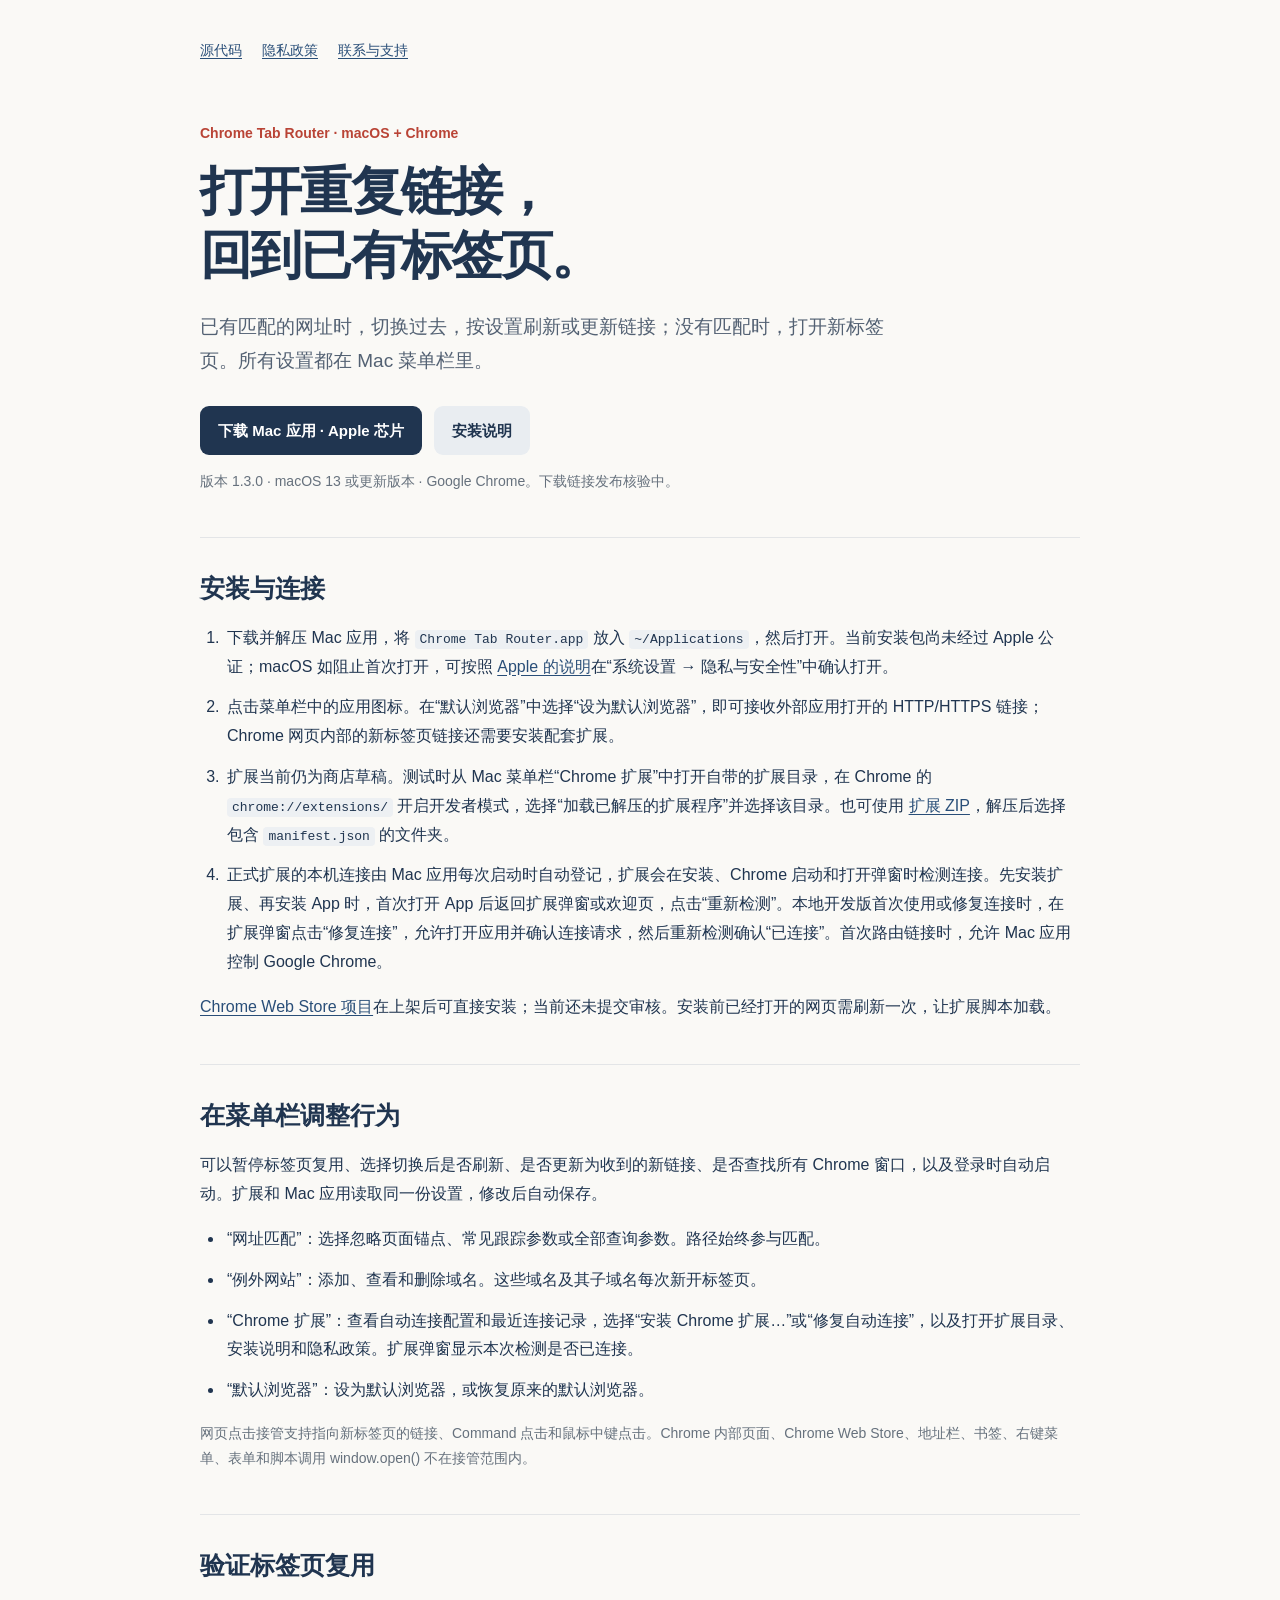
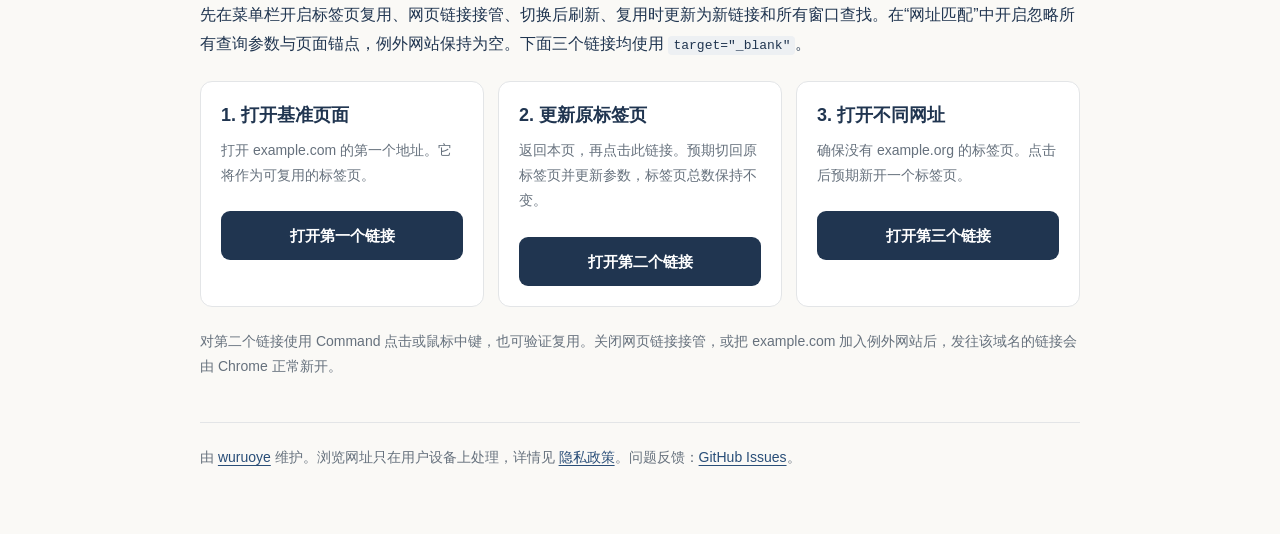
==== docs/index.html @ 0b021c53 "自动连接 Chrome 扩展并提供安装与隐私说明 Mac应用自动登记正式扩展及已确认开发版来源，菜单栏提供商店安装、连接修复和隐私入口。扩展安装与启动时自动检测，连接异常时提供下载和重试引导。提供公开" ====
<!doctype html>
<html lang="zh-CN">
<head>
  <meta charset="utf-8">
  <meta name="viewport" content="width=device-width, initial-scale=1">
  <meta name="description" content="Chrome Tab Router：打开重复链接时，回到已有的 Chrome 标签页。Mac 菜单栏设置、Chrome 扩展安装和验证说明。">
  <title>Chrome Tab Router · 打开链接，回到已有页面</title>
  <link rel="canonical" href="https://wuruoye.github.io/chrome-tab-router/">
  <style>
    :root { color-scheme: light; --ink: #203550; --muted: #66717d; --line: #e3e5e7; --paper: #faf9f6; }
    * { box-sizing: border-box; }
    body { margin: 0; background: var(--paper); color: var(--ink); font: 16px/1.8 -apple-system, BlinkMacSystemFont, "Segoe UI", sans-serif; }
    main { width: min(100% - 40px, 880px); margin: 0 auto; padding: 38px 0 64px; }
    nav { display: flex; flex-wrap: wrap; gap: 20px; font-size: 14px; margin-bottom: 58px; }
    a { color: #294e78; text-underline-offset: 3px; overflow-wrap: anywhere; }
    a:hover { color: #b94436; }
    h1 { font-size: clamp(32px, 6vw, 52px); line-height: 1.23; margin: 0 0 22px; letter-spacing: -.035em; }
    h2 { font-size: 25px; line-height: 1.4; margin: 0 0 18px; }
    h3 { font-size: 18px; line-height: 1.45; margin: 0 0 10px; }
    p { margin: 0 0 15px; }
    .eyebrow { color: #b94436; font-weight: 650; font-size: 14px; margin-bottom: 14px; }
    .lead { font-size: 19px; max-width: 700px; color: #536173; }
    .buttons { display: flex; flex-wrap: wrap; gap: 12px; margin: 27px 0 14px; }
    .button { display: inline-block; padding: 11px 18px; border-radius: 9px; background: var(--ink); color: white; text-decoration: none; font-size: 15px; font-weight: 600; }
    .button:hover { color: white; background: #355271; }
    .button.secondary { background: #e9edf1; color: var(--ink); }
    .muted { color: var(--muted); font-size: 14px; }
    section { border-top: 1px solid var(--line); margin-top: 43px; padding-top: 33px; }
    ol, ul { padding-left: 24px; }
    li { padding-left: 3px; margin: 0 0 12px; }
    code { background: #edf0f3; border-radius: 4px; padding: 2px 5px; font-size: 13px; overflow-wrap: anywhere; }
    .cards { display: grid; grid-template-columns: repeat(3, 1fr); gap: 14px; margin: 22px 0; }
    .card { background: #fff; border: 1px solid var(--line); border-radius: 12px; padding: 20px; }
    .card .button { margin-top: 8px; width: 100%; text-align: center; }
    .card p { color: var(--muted); font-size: 14px; }
    footer { border-top: 1px solid var(--line); margin-top: 43px; padding-top: 22px; color: var(--muted); font-size: 14px; }
    @media (max-width: 660px) { nav { margin-bottom: 40px; } .cards { grid-template-columns: 1fr; } }
  </style>
</head>
<body>
  <main>
    <nav aria-label="网站导航">
      <a href="https://github.com/wuruoye/chrome-tab-router">源代码</a>
      <a href="privacy.html">隐私政策</a>
      <a href="https://github.com/wuruoye/chrome-tab-router/issues">联系与支持</a>
    </nav>
    <p class="eyebrow">Chrome Tab Router · macOS + Chrome</p>
    <h1>打开重复链接，<br>回到已有标签页。</h1>
    <p class="lead">已有匹配的网址时，切换过去，按设置刷新或更新链接；没有匹配时，打开新标签页。所有设置都在 Mac 菜单栏里。</p>
    <div class="buttons">
      <a class="button" href="https://github.com/wuruoye/chrome-tab-router/releases/download/v1.3.0/chrome-tab-router-mac-1.3.0-arm64.zip">下载 Mac 应用 · Apple 芯片</a>
      <a class="button secondary" href="#install">安装说明</a>
    </div>
    <p class="muted">版本 1.3.0 · macOS 13 或更新版本 · Google Chrome。下载链接发布核验中。</p>

    <section id="install">
      <h2>安装与连接</h2>
      <ol>
        <li>下载并解压 Mac 应用，将 <code>Chrome Tab Router.app</code> 放入 <code>~/Applications</code>，然后打开。当前安装包尚未经过 Apple 公证；macOS 如阻止首次打开，可按照 <a href="https://support.apple.com/guide/mac-help/open-a-mac-app-from-an-unknown-developer-mh40616/mac">Apple 的说明</a>在“系统设置 → 隐私与安全性”中确认打开。</li>
        <li>点击菜单栏中的应用图标。在“默认浏览器”中选择“设为默认浏览器”，即可接收外部应用打开的 HTTP/HTTPS 链接；Chrome 网页内部的新标签页链接还需要安装配套扩展。</li>
        <li>扩展当前仍为商店草稿。测试时从 Mac 菜单栏“Chrome 扩展”中打开自带的扩展目录，在 Chrome 的 <code>chrome://extensions/</code> 开启开发者模式，选择“加载已解压的扩展程序”并选择该目录。也可使用 <a href="https://github.com/wuruoye/chrome-tab-router/releases/download/v1.3.0/chrome-tab-router-extension-1.3.0.zip">扩展 ZIP</a>，解压后选择包含 <code>manifest.json</code> 的文件夹。</li>
        <li>正式扩展的本机连接由 Mac 应用每次启动时自动登记，扩展会在安装、Chrome 启动和打开弹窗时检测连接。先安装扩展、再安装 App 时，首次打开 App 后返回扩展弹窗或欢迎页，点击“重新检测”。本地开发版首次使用或修复连接时，在扩展弹窗点击“修复连接”，允许打开应用并确认连接请求，然后重新检测确认“已连接”。首次路由链接时，允许 Mac 应用控制 Google Chrome。</li>
      </ol>
      <p><a href="https://chromewebstore.google.com/detail/chrome-tab-router/iineonbhdnmadlkkmdcofakekmjpnkmn">Chrome Web Store 项目</a>在上架后可直接安装；当前还未提交审核。安装前已经打开的网页需刷新一次，让扩展脚本加载。</p>
    </section>

    <section id="settings">
      <h2>在菜单栏调整行为</h2>
      <p>可以暂停标签页复用、选择切换后是否刷新、是否更新为收到的新链接、是否查找所有 Chrome 窗口，以及登录时自动启动。扩展和 Mac 应用读取同一份设置，修改后自动保存。</p>
      <ul>
        <li>“网址匹配”：选择忽略页面锚点、常见跟踪参数或全部查询参数。路径始终参与匹配。</li>
        <li>“例外网站”：添加、查看和删除域名。这些域名及其子域名每次新开标签页。</li>
        <li>“Chrome 扩展”：查看自动连接配置和最近连接记录，选择“安装 Chrome 扩展…”或“修复自动连接”，以及打开扩展目录、安装说明和隐私政策。扩展弹窗显示本次检测是否已连接。</li>
        <li>“默认浏览器”：设为默认浏览器，或恢复原来的默认浏览器。</li>
      </ul>
      <p class="muted">网页点击接管支持指向新标签页的链接、Command 点击和鼠标中键点击。Chrome 内部页面、Chrome Web Store、地址栏、书签、右键菜单、表单和脚本调用 window.open() 不在接管范围内。</p>
    </section>

    <section id="verify">
      <h2>验证标签页复用</h2>
      <p>先在菜单栏开启标签页复用、网页链接接管、切换后刷新、复用时更新为新链接和所有窗口查找。在“网址匹配”中开启忽略所有查询参数与页面锚点，例外网站保持为空。下面三个链接均使用 <code>target="_blank"</code>。</p>
      <div class="cards">
        <article class="card">
          <h3>1. 打开基准页面</h3>
          <p>打开 example.com 的第一个地址。它将作为可复用的标签页。</p>
          <a class="button" href="https://example.com/?tab_router_demo=1#first" target="_blank" rel="noopener">打开第一个链接</a>
        </article>
        <article class="card">
          <h3>2. 更新原标签页</h3>
          <p>返回本页，再点击此链接。预期切回原标签页并更新参数，标签页总数保持不变。</p>
          <a class="button" href="https://example.com/?tab_router_demo=2#second" target="_blank" rel="noopener">打开第二个链接</a>
        </article>
        <article class="card">
          <h3>3. 打开不同网址</h3>
          <p>确保没有 example.org 的标签页。点击后预期新开一个标签页。</p>
          <a class="button" href="https://example.org/?tab_router_demo=3" target="_blank" rel="noopener">打开第三个链接</a>
        </article>
      </div>
      <p class="muted">对第二个链接使用 Command 点击或鼠标中键，也可验证复用。关闭网页链接接管，或把 example.com 加入例外网站后，发往该域名的链接会由 Chrome 正常新开。</p>
    </section>

    <footer>由 <a href="https://github.com/wuruoye">wuruoye</a> 维护。浏览网址只在用户设备上处理，详情见 <a href="privacy.html">隐私政策</a>。问题反馈：<a href="https://github.com/wuruoye/chrome-tab-router/issues">GitHub Issues</a>。</footer>
  </main>
</body>
</html>
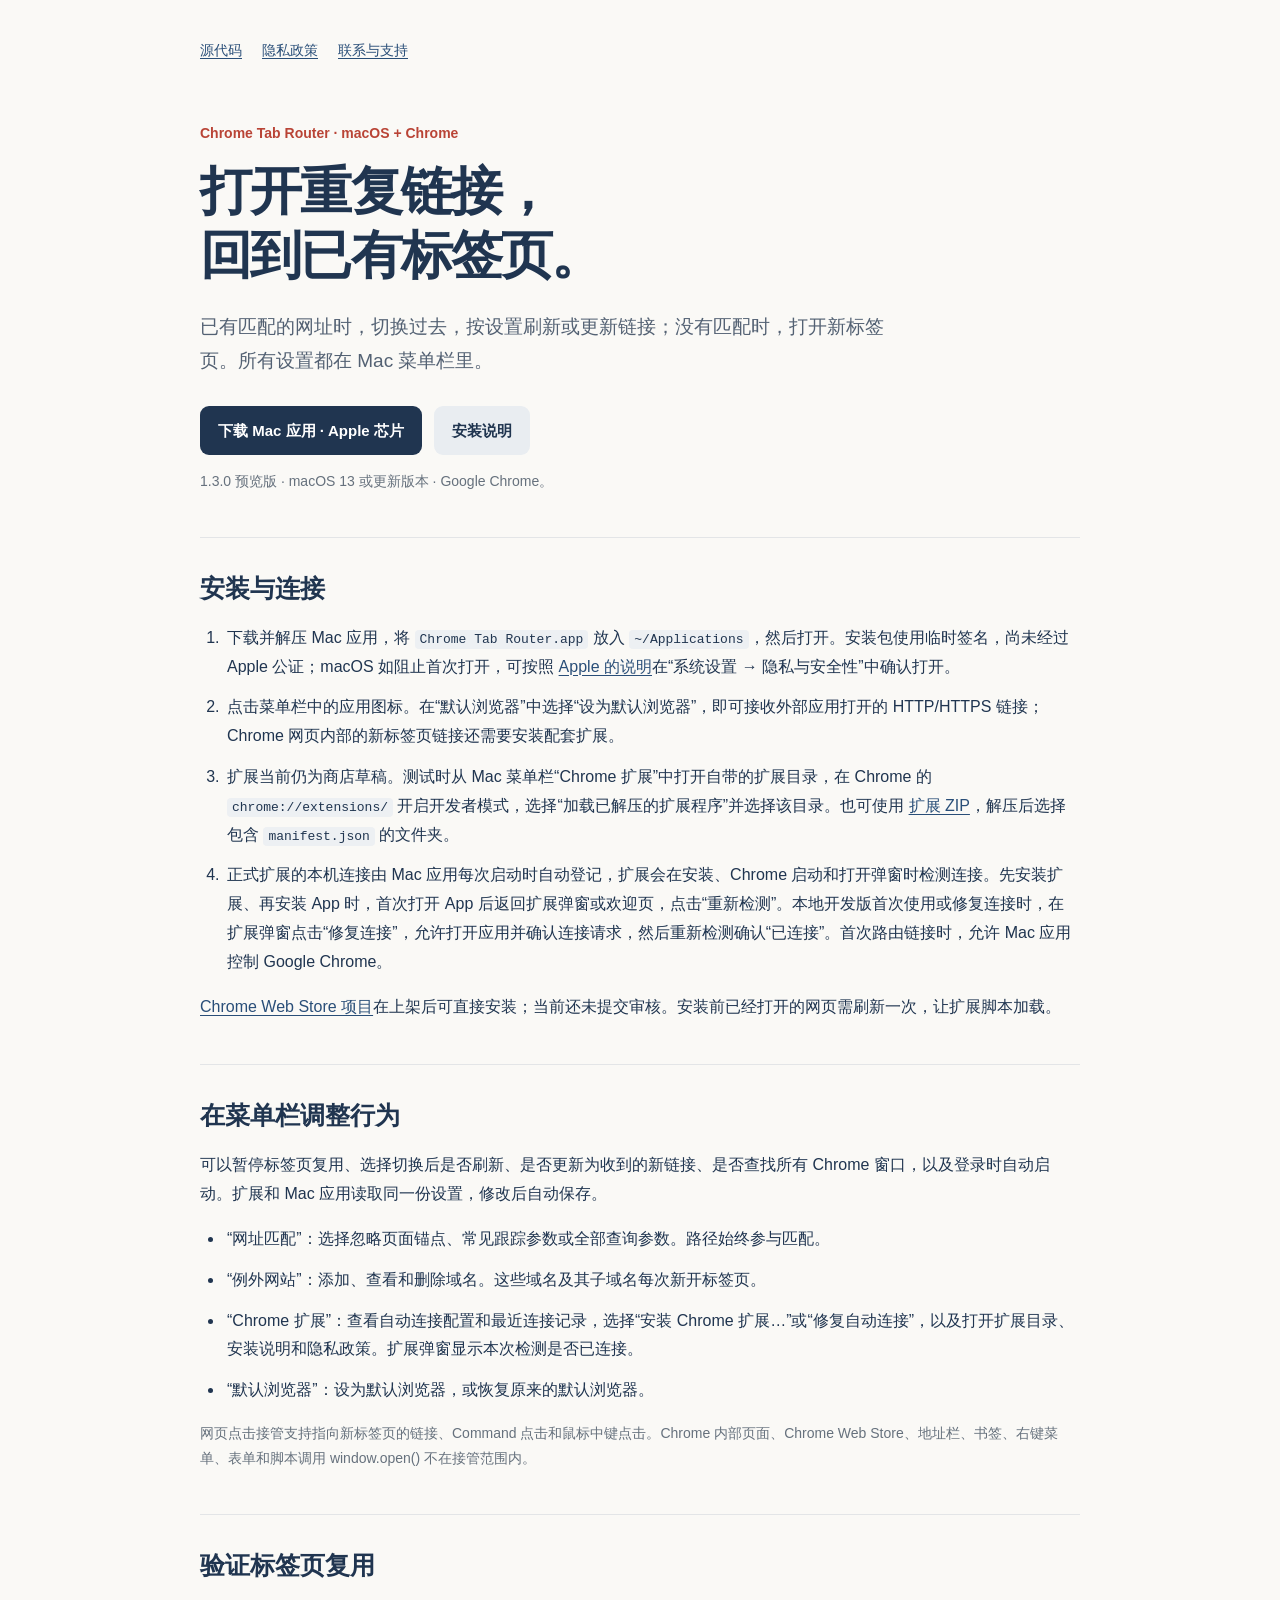
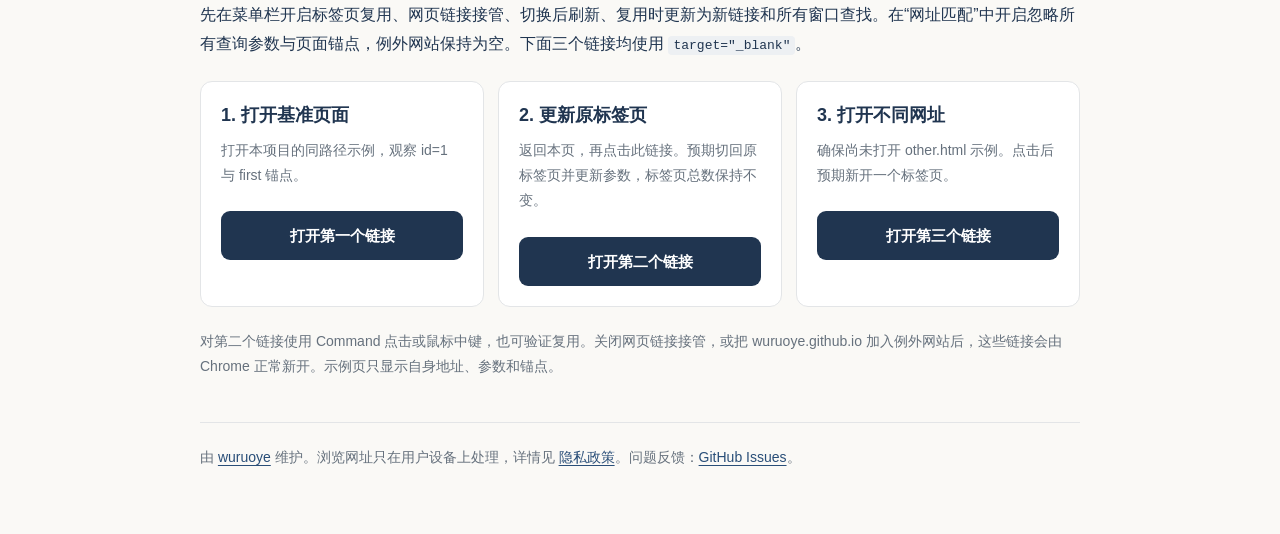
==== commit 75c4cab0: "提供公开下载与自有链接验证页面 安装页、商店材料和发布清单使用已核验的GitHub下载与隐私地址。示例页面展示当前地址的参数和锚点，提供同路径复用与不同路径新开的公开验证入口。" ====
--- a/docs/index.html
+++ b/docs/index.html
@@ -51,12 +51,12 @@
       <a class="button" href="https://github.com/wuruoye/chrome-tab-router/releases/download/v1.3.0/chrome-tab-router-mac-1.3.0-arm64.zip">下载 Mac 应用 · Apple 芯片</a>
       <a class="button secondary" href="#install">安装说明</a>
     </div>
-    <p class="muted">版本 1.3.0 · macOS 13 或更新版本 · Google Chrome。下载链接发布核验中。</p>
+    <p class="muted">1.3.0 预览版 · macOS 13 或更新版本 · Google Chrome。</p>
 
     <section id="install">
       <h2>安装与连接</h2>
       <ol>
-        <li>下载并解压 Mac 应用，将 <code>Chrome Tab Router.app</code> 放入 <code>~/Applications</code>，然后打开。当前安装包尚未经过 Apple 公证；macOS 如阻止首次打开，可按照 <a href="https://support.apple.com/guide/mac-help/open-a-mac-app-from-an-unknown-developer-mh40616/mac">Apple 的说明</a>在“系统设置 → 隐私与安全性”中确认打开。</li>
+        <li>下载并解压 Mac 应用，将 <code>Chrome Tab Router.app</code> 放入 <code>~/Applications</code>，然后打开。安装包使用临时签名，尚未经过 Apple 公证；macOS 如阻止首次打开，可按照 <a href="https://support.apple.com/guide/mac-help/open-a-mac-app-from-an-unknown-developer-mh40616/mac">Apple 的说明</a>在“系统设置 → 隐私与安全性”中确认打开。</li>
         <li>点击菜单栏中的应用图标。在“默认浏览器”中选择“设为默认浏览器”，即可接收外部应用打开的 HTTP/HTTPS 链接；Chrome 网页内部的新标签页链接还需要安装配套扩展。</li>
         <li>扩展当前仍为商店草稿。测试时从 Mac 菜单栏“Chrome 扩展”中打开自带的扩展目录，在 Chrome 的 <code>chrome://extensions/</code> 开启开发者模式，选择“加载已解压的扩展程序”并选择该目录。也可使用 <a href="https://github.com/wuruoye/chrome-tab-router/releases/download/v1.3.0/chrome-tab-router-extension-1.3.0.zip">扩展 ZIP</a>，解压后选择包含 <code>manifest.json</code> 的文件夹。</li>
         <li>正式扩展的本机连接由 Mac 应用每次启动时自动登记，扩展会在安装、Chrome 启动和打开弹窗时检测连接。先安装扩展、再安装 App 时，首次打开 App 后返回扩展弹窗或欢迎页，点击“重新检测”。本地开发版首次使用或修复连接时，在扩展弹窗点击“修复连接”，允许打开应用并确认连接请求，然后重新检测确认“已连接”。首次路由链接时，允许 Mac 应用控制 Google Chrome。</li>
@@ -82,21 +82,21 @@
       <div class="cards">
         <article class="card">
           <h3>1. 打开基准页面</h3>
-          <p>打开 example.com 的第一个地址。它将作为可复用的标签页。</p>
-          <a class="button" href="https://example.com/?tab_router_demo=1#first" target="_blank" rel="noopener">打开第一个链接</a>
+          <p>打开本项目的同路径示例，观察 id=1 与 first 锚点。</p>
+          <a class="button" href="demo/reuse.html?id=1#first" target="_blank" rel="noopener">打开第一个链接</a>
         </article>
         <article class="card">
           <h3>2. 更新原标签页</h3>
           <p>返回本页，再点击此链接。预期切回原标签页并更新参数，标签页总数保持不变。</p>
-          <a class="button" href="https://example.com/?tab_router_demo=2#second" target="_blank" rel="noopener">打开第二个链接</a>
+          <a class="button" href="demo/reuse.html?id=2#second" target="_blank" rel="noopener">打开第二个链接</a>
         </article>
         <article class="card">
           <h3>3. 打开不同网址</h3>
-          <p>确保没有 example.org 的标签页。点击后预期新开一个标签页。</p>
-          <a class="button" href="https://example.org/?tab_router_demo=3" target="_blank" rel="noopener">打开第三个链接</a>
+          <p>确保尚未打开 other.html 示例。点击后预期新开一个标签页。</p>
+          <a class="button" href="demo/other.html?id=3" target="_blank" rel="noopener">打开第三个链接</a>
         </article>
       </div>
-      <p class="muted">对第二个链接使用 Command 点击或鼠标中键，也可验证复用。关闭网页链接接管，或把 example.com 加入例外网站后，发往该域名的链接会由 Chrome 正常新开。</p>
+      <p class="muted">对第二个链接使用 Command 点击或鼠标中键，也可验证复用。关闭网页链接接管，或把 wuruoye.github.io 加入例外网站后，这些链接会由 Chrome 正常新开。示例页只显示自身地址、参数和锚点。</p>
     </section>
 
     <footer>由 <a href="https://github.com/wuruoye">wuruoye</a> 维护。浏览网址只在用户设备上处理，详情见 <a href="privacy.html">隐私政策</a>。问题反馈：<a href="https://github.com/wuruoye/chrome-tab-router/issues">GitHub Issues</a>。</footer>
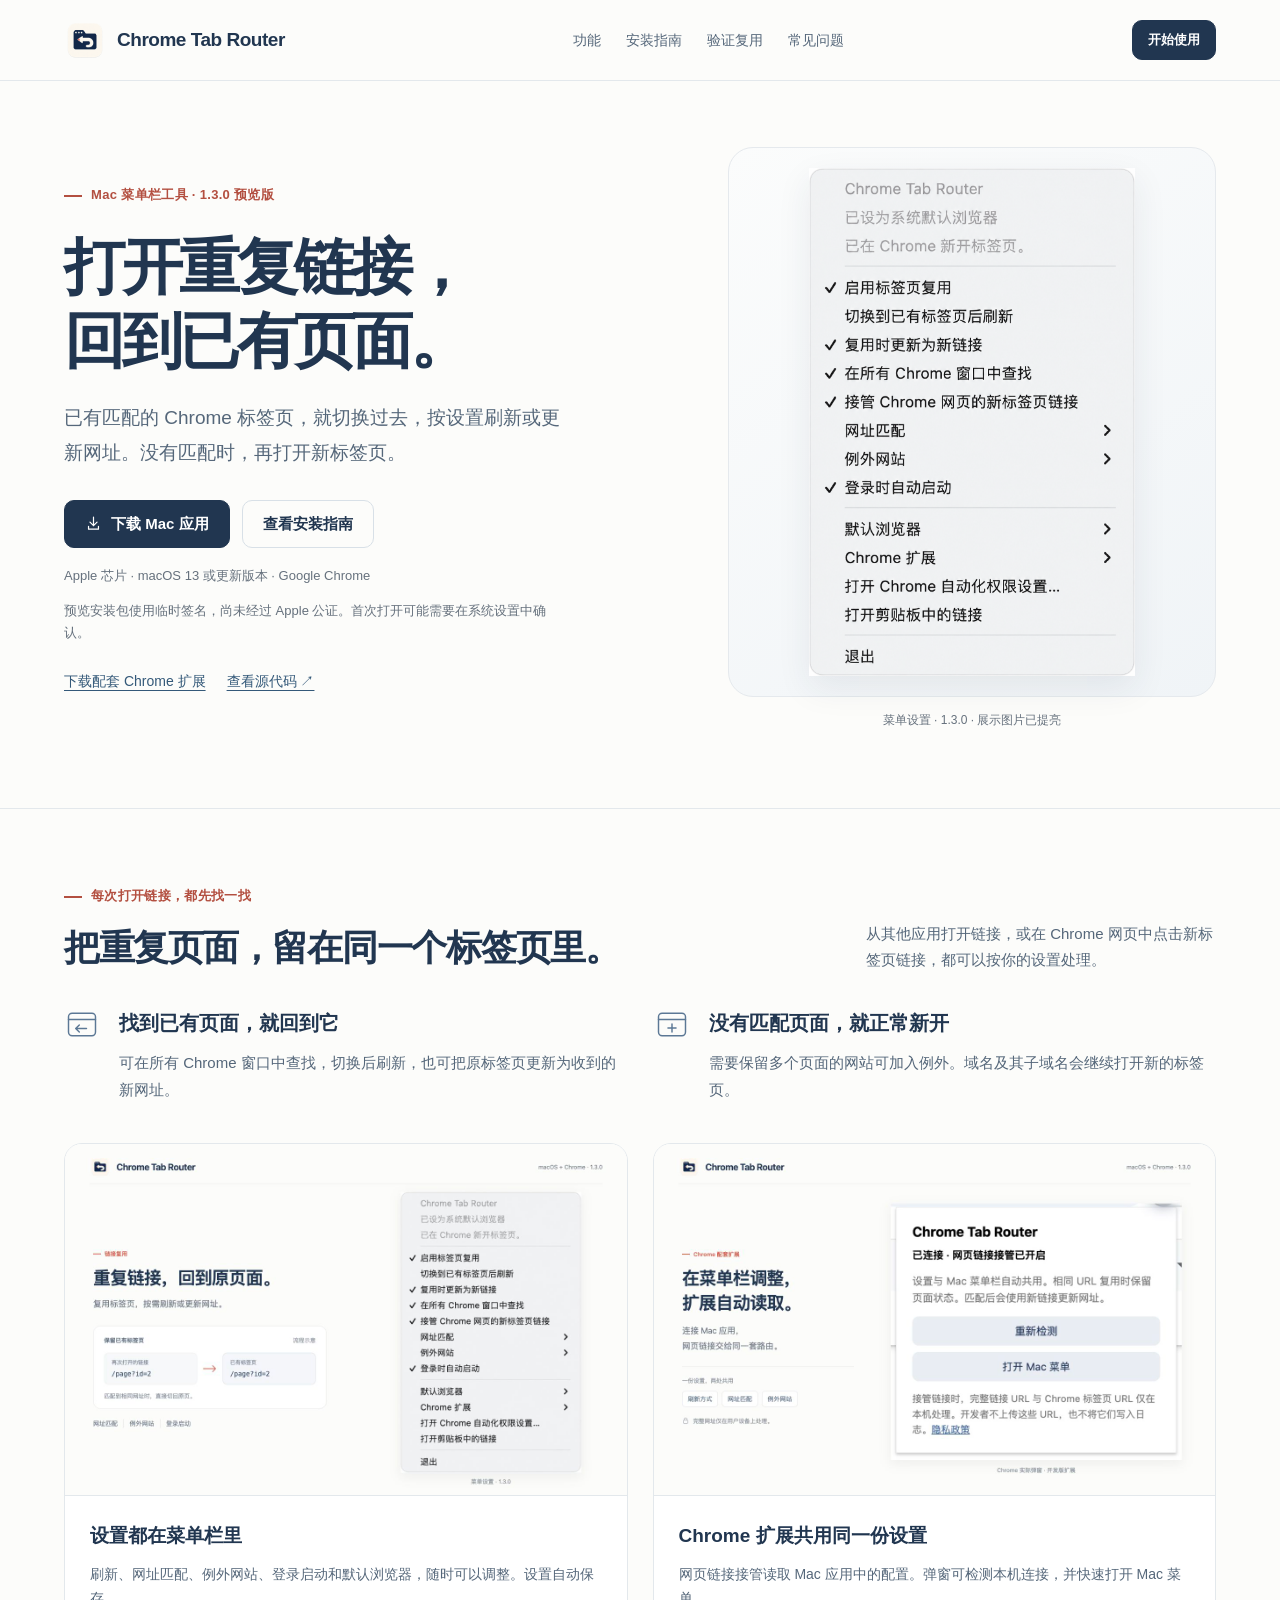
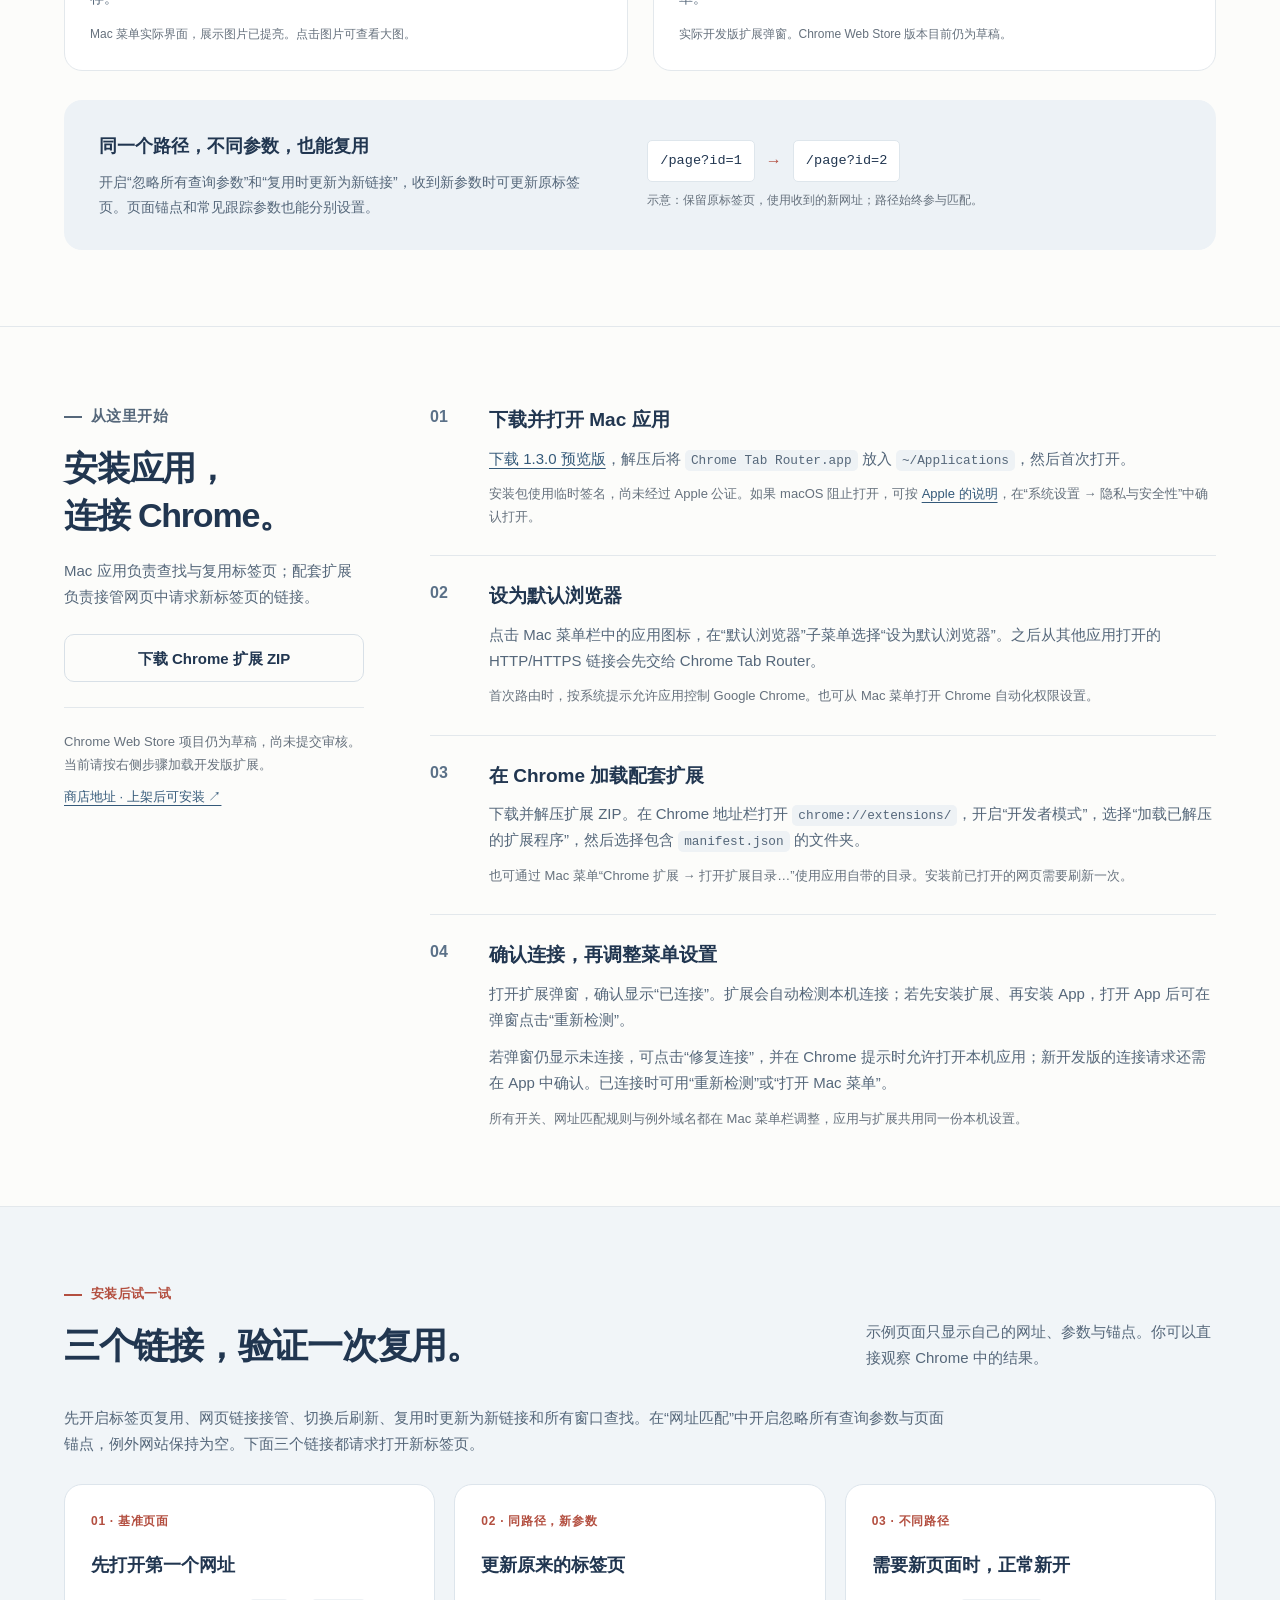
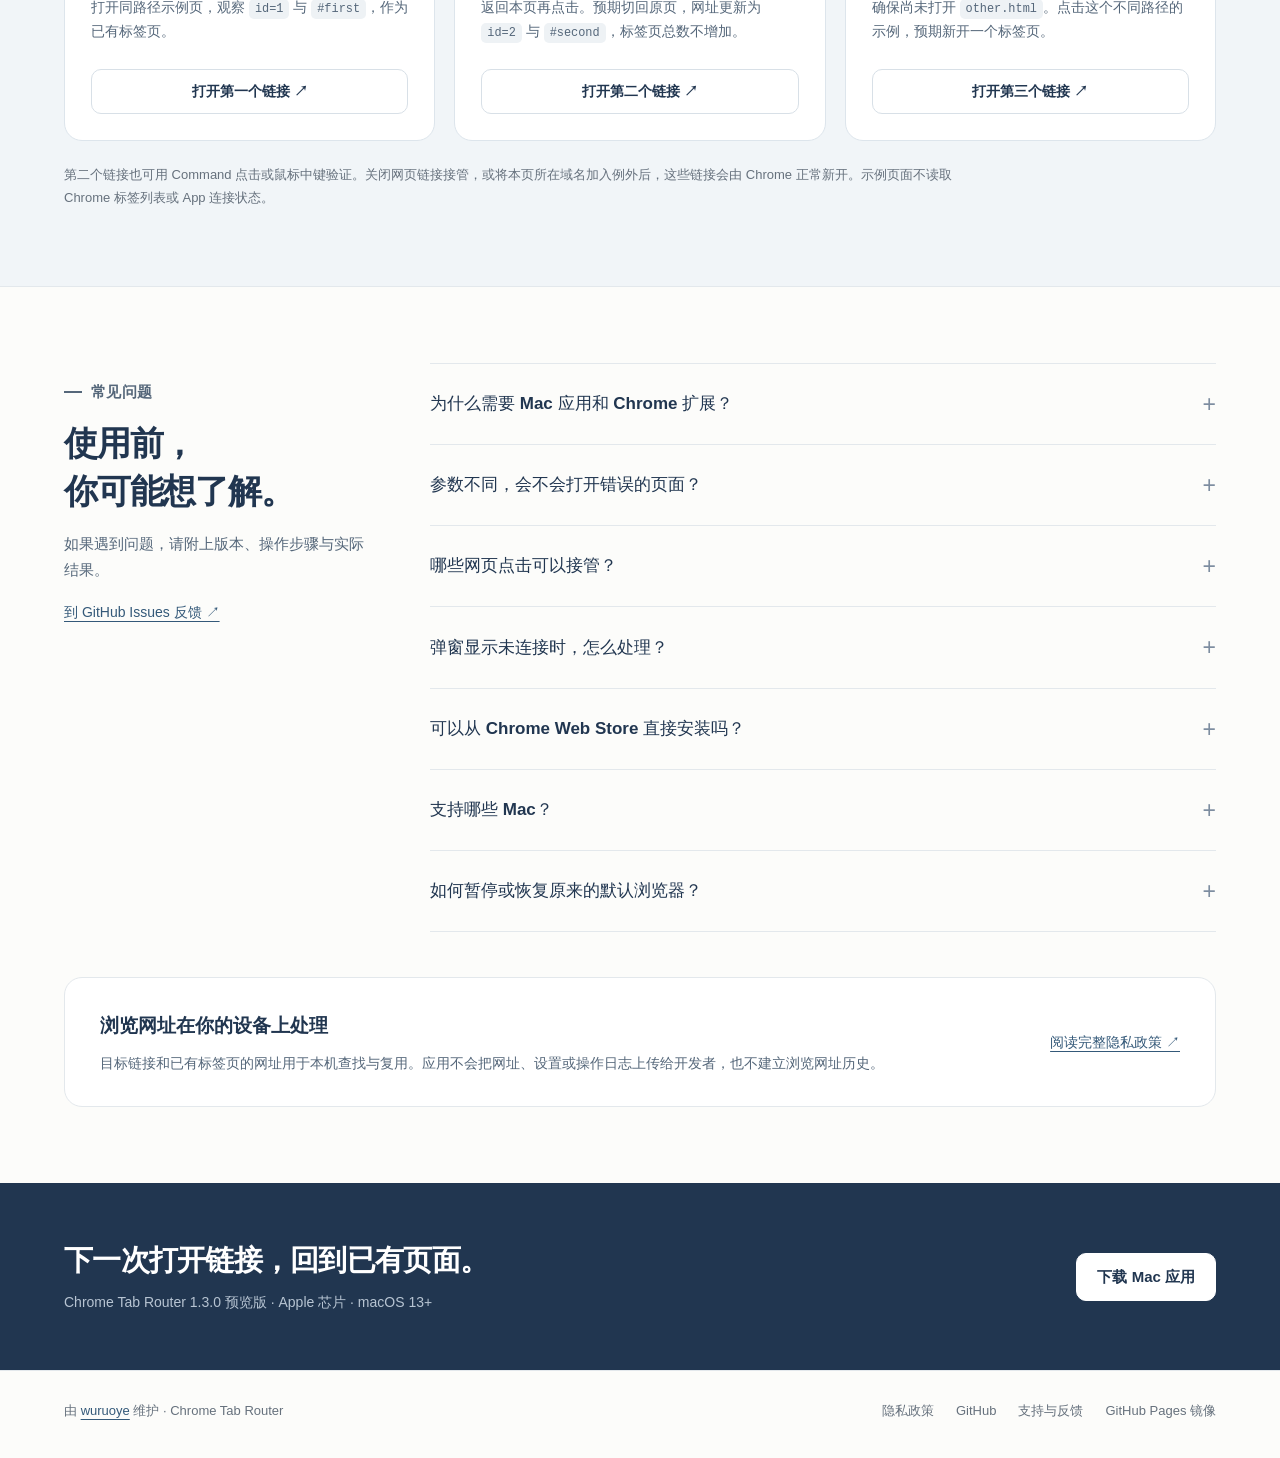
==== commit e673f429: "制作官网并优化商店界面图片 新增响应式产品官网、安装与验证入口和服务器托管说明，提供 Ruoye 静态站点路由。提亮菜单展示图片并统一商店素材排版；保留实际开发版弹窗与完整菜单内容。示例网址展示改用外" ====
--- a/docs/index.html
+++ b/docs/index.html
@@ -3,103 +3,273 @@
 <head>
   <meta charset="utf-8">
   <meta name="viewport" content="width=device-width, initial-scale=1">
-  <meta name="description" content="Chrome Tab Router：打开重复链接时，回到已有的 Chrome 标签页。Mac 菜单栏设置、Chrome 扩展安装和验证说明。">
+  <meta name="description" content="Chrome Tab Router 是一款 Mac 菜单栏工具。打开重复链接时，回到已有的 Chrome 标签页，按设置刷新或更新网址；没有匹配时再新开。">
+  <meta name="theme-color" content="#213650">
+  <meta property="og:type" content="website">
+  <meta property="og:title" content="Chrome Tab Router · 打开链接，回到已有页面">
+  <meta property="og:description" content="打开重复链接时，回到已有的 Chrome 标签页。Mac 菜单栏设置，Chrome 扩展共用配置，浏览网址在本机处理。">
+  <meta property="og:url" content="https://ruoye.site/chrome-tab-router/">
+  <meta property="og:image" content="https://ruoye.site/chrome-tab-router/assets/menu-showcase.jpg">
   <title>Chrome Tab Router · 打开链接，回到已有页面</title>
-  <link rel="canonical" href="https://wuruoye.github.io/chrome-tab-router/">
-  <style>
-    :root { color-scheme: light; --ink: #203550; --muted: #66717d; --line: #e3e5e7; --paper: #faf9f6; }
-    * { box-sizing: border-box; }
-    body { margin: 0; background: var(--paper); color: var(--ink); font: 16px/1.8 -apple-system, BlinkMacSystemFont, "Segoe UI", sans-serif; }
-    main { width: min(100% - 40px, 880px); margin: 0 auto; padding: 38px 0 64px; }
-    nav { display: flex; flex-wrap: wrap; gap: 20px; font-size: 14px; margin-bottom: 58px; }
-    a { color: #294e78; text-underline-offset: 3px; overflow-wrap: anywhere; }
-    a:hover { color: #b94436; }
-    h1 { font-size: clamp(32px, 6vw, 52px); line-height: 1.23; margin: 0 0 22px; letter-spacing: -.035em; }
-    h2 { font-size: 25px; line-height: 1.4; margin: 0 0 18px; }
-    h3 { font-size: 18px; line-height: 1.45; margin: 0 0 10px; }
-    p { margin: 0 0 15px; }
-    .eyebrow { color: #b94436; font-weight: 650; font-size: 14px; margin-bottom: 14px; }
-    .lead { font-size: 19px; max-width: 700px; color: #536173; }
-    .buttons { display: flex; flex-wrap: wrap; gap: 12px; margin: 27px 0 14px; }
-    .button { display: inline-block; padding: 11px 18px; border-radius: 9px; background: var(--ink); color: white; text-decoration: none; font-size: 15px; font-weight: 600; }
-    .button:hover { color: white; background: #355271; }
-    .button.secondary { background: #e9edf1; color: var(--ink); }
-    .muted { color: var(--muted); font-size: 14px; }
-    section { border-top: 1px solid var(--line); margin-top: 43px; padding-top: 33px; }
-    ol, ul { padding-left: 24px; }
-    li { padding-left: 3px; margin: 0 0 12px; }
-    code { background: #edf0f3; border-radius: 4px; padding: 2px 5px; font-size: 13px; overflow-wrap: anywhere; }
-    .cards { display: grid; grid-template-columns: repeat(3, 1fr); gap: 14px; margin: 22px 0; }
-    .card { background: #fff; border: 1px solid var(--line); border-radius: 12px; padding: 20px; }
-    .card .button { margin-top: 8px; width: 100%; text-align: center; }
-    .card p { color: var(--muted); font-size: 14px; }
-    footer { border-top: 1px solid var(--line); margin-top: 43px; padding-top: 22px; color: var(--muted); font-size: 14px; }
-    @media (max-width: 660px) { nav { margin-bottom: 40px; } .cards { grid-template-columns: 1fr; } }
-  </style>
+  <link rel="canonical" href="https://ruoye.site/chrome-tab-router/">
+  <link rel="icon" type="image/png" href="assets/app-icon.png">
+  <link rel="stylesheet" href="assets/site.css">
 </head>
 <body>
-  <main>
-    <nav aria-label="网站导航">
-      <a href="https://github.com/wuruoye/chrome-tab-router">源代码</a>
-      <a href="privacy.html">隐私政策</a>
-      <a href="https://github.com/wuruoye/chrome-tab-router/issues">联系与支持</a>
-    </nav>
-    <p class="eyebrow">Chrome Tab Router · macOS + Chrome</p>
-    <h1>打开重复链接，<br>回到已有标签页。</h1>
-    <p class="lead">已有匹配的网址时，切换过去，按设置刷新或更新链接；没有匹配时，打开新标签页。所有设置都在 Mac 菜单栏里。</p>
-    <div class="buttons">
-      <a class="button" href="https://github.com/wuruoye/chrome-tab-router/releases/download/v1.3.0/chrome-tab-router-mac-1.3.0-arm64.zip">下载 Mac 应用 · Apple 芯片</a>
-      <a class="button secondary" href="#install">安装说明</a>
+  <a class="skip-link" href="#main">跳到主要内容</a>
+  <header class="site-header">
+    <div class="container header-inner">
+      <a class="brand" href="./" aria-label="Chrome Tab Router 首页">
+        <img src="assets/app-icon.png" alt="" width="128" height="128">
+        <span>Chrome Tab Router</span>
+      </a>
+      <nav class="main-nav" aria-label="主要导航">
+        <a href="#features">功能</a>
+        <a href="#install">安装指南</a>
+        <a href="#verify">验证复用</a>
+        <a href="#faq">常见问题</a>
+      </nav>
+      <a class="button small" href="#install">开始使用</a>
     </div>
-    <p class="muted">1.3.0 预览版 · macOS 13 或更新版本 · Google Chrome。</p>
-
-    <section id="install">
-      <h2>安装与连接</h2>
-      <ol>
-        <li>下载并解压 Mac 应用，将 <code>Chrome Tab Router.app</code> 放入 <code>~/Applications</code>，然后打开。安装包使用临时签名，尚未经过 Apple 公证；macOS 如阻止首次打开，可按照 <a href="https://support.apple.com/guide/mac-help/open-a-mac-app-from-an-unknown-developer-mh40616/mac">Apple 的说明</a>在“系统设置 → 隐私与安全性”中确认打开。</li>
-        <li>点击菜单栏中的应用图标。在“默认浏览器”中选择“设为默认浏览器”，即可接收外部应用打开的 HTTP/HTTPS 链接；Chrome 网页内部的新标签页链接还需要安装配套扩展。</li>
-        <li>扩展当前仍为商店草稿。测试时从 Mac 菜单栏“Chrome 扩展”中打开自带的扩展目录，在 Chrome 的 <code>chrome://extensions/</code> 开启开发者模式，选择“加载已解压的扩展程序”并选择该目录。也可使用 <a href="https://github.com/wuruoye/chrome-tab-router/releases/download/v1.3.0/chrome-tab-router-extension-1.3.0.zip">扩展 ZIP</a>，解压后选择包含 <code>manifest.json</code> 的文件夹。</li>
-        <li>正式扩展的本机连接由 Mac 应用每次启动时自动登记，扩展会在安装、Chrome 启动和打开弹窗时检测连接。先安装扩展、再安装 App 时，首次打开 App 后返回扩展弹窗或欢迎页，点击“重新检测”。本地开发版首次使用或修复连接时，在扩展弹窗点击“修复连接”，允许打开应用并确认连接请求，然后重新检测确认“已连接”。首次路由链接时，允许 Mac 应用控制 Google Chrome。</li>
-      </ol>
-      <p><a href="https://chromewebstore.google.com/detail/chrome-tab-router/iineonbhdnmadlkkmdcofakekmjpnkmn">Chrome Web Store 项目</a>在上架后可直接安装；当前还未提交审核。安装前已经打开的网页需刷新一次，让扩展脚本加载。</p>
-    </section>
-
-    <section id="settings">
-      <h2>在菜单栏调整行为</h2>
-      <p>可以暂停标签页复用、选择切换后是否刷新、是否更新为收到的新链接、是否查找所有 Chrome 窗口，以及登录时自动启动。扩展和 Mac 应用读取同一份设置，修改后自动保存。</p>
-      <ul>
-        <li>“网址匹配”：选择忽略页面锚点、常见跟踪参数或全部查询参数。路径始终参与匹配。</li>
-        <li>“例外网站”：添加、查看和删除域名。这些域名及其子域名每次新开标签页。</li>
-        <li>“Chrome 扩展”：查看自动连接配置和最近连接记录，选择“安装 Chrome 扩展…”或“修复自动连接”，以及打开扩展目录、安装说明和隐私政策。扩展弹窗显示本次检测是否已连接。</li>
-        <li>“默认浏览器”：设为默认浏览器，或恢复原来的默认浏览器。</li>
-      </ul>
-      <p class="muted">网页点击接管支持指向新标签页的链接、Command 点击和鼠标中键点击。Chrome 内部页面、Chrome Web Store、地址栏、书签、右键菜单、表单和脚本调用 window.open() 不在接管范围内。</p>
-    </section>
-
-    <section id="verify">
-      <h2>验证标签页复用</h2>
-      <p>先在菜单栏开启标签页复用、网页链接接管、切换后刷新、复用时更新为新链接和所有窗口查找。在“网址匹配”中开启忽略所有查询参数与页面锚点，例外网站保持为空。下面三个链接均使用 <code>target="_blank"</code>。</p>
-      <div class="cards">
-        <article class="card">
-          <h3>1. 打开基准页面</h3>
-          <p>打开本项目的同路径示例，观察 id=1 与 first 锚点。</p>
-          <a class="button" href="demo/reuse.html?id=1#first" target="_blank" rel="noopener">打开第一个链接</a>
-        </article>
-        <article class="card">
-          <h3>2. 更新原标签页</h3>
-          <p>返回本页，再点击此链接。预期切回原标签页并更新参数，标签页总数保持不变。</p>
-          <a class="button" href="demo/reuse.html?id=2#second" target="_blank" rel="noopener">打开第二个链接</a>
-        </article>
-        <article class="card">
-          <h3>3. 打开不同网址</h3>
-          <p>确保尚未打开 other.html 示例。点击后预期新开一个标签页。</p>
-          <a class="button" href="demo/other.html?id=3" target="_blank" rel="noopener">打开第三个链接</a>
-        </article>
-      </div>
-      <p class="muted">对第二个链接使用 Command 点击或鼠标中键，也可验证复用。关闭网页链接接管，或把 wuruoye.github.io 加入例外网站后，这些链接会由 Chrome 正常新开。示例页只显示自身地址、参数和锚点。</p>
-    </section>
-
-    <footer>由 <a href="https://github.com/wuruoye">wuruoye</a> 维护。浏览网址只在用户设备上处理，详情见 <a href="privacy.html">隐私政策</a>。问题反馈：<a href="https://github.com/wuruoye/chrome-tab-router/issues">GitHub Issues</a>。</footer>
+  </header>
+
+  <main id="main">
+    <section class="container hero" aria-labelledby="hero-title">
+      <div class="hero-copy">
+        <p class="eyebrow">Mac 菜单栏工具 · 1.3.0 预览版</p>
+        <h1 id="hero-title">打开重复链接，<br>回到已有页面。</h1>
+        <p class="hero-description">已有匹配的 Chrome 标签页，就切换过去，按设置刷新或更新网址。没有匹配时，再打开新标签页。</p>
+        <div class="hero-actions">
+          <a class="button" href="https://github.com/wuruoye/chrome-tab-router/releases/download/v1.3.0/chrome-tab-router-mac-1.3.0-arm64.zip">
+            <svg viewBox="0 0 24 24" fill="none" stroke="currentColor" stroke-width="1.7" aria-hidden="true"><path d="M12 3v12m-5-5 5 5 5-5M5 16v4h14v-4" stroke-linecap="round" stroke-linejoin="round"/></svg>
+            下载 Mac 应用
+          </a>
+          <a class="button secondary" href="#install">查看安装指南</a>
+        </div>
+        <p class="compatibility">Apple 芯片 · macOS 13 或更新版本 · Google Chrome</p>
+        <p class="preview-note">预览安装包使用临时签名，尚未经过 Apple 公证。首次打开可能需要在系统设置中确认。</p>
+        <div class="hero-links">
+          <a href="https://github.com/wuruoye/chrome-tab-router/releases/download/v1.3.0/chrome-tab-router-extension-1.3.0.zip">下载配套 Chrome 扩展</a>
+          <a href="https://github.com/wuruoye/chrome-tab-router">查看源代码 ↗</a>
+        </div>
+      </div>
+      <figure class="hero-visual">
+        <div class="menu-stage">
+          <img src="assets/menu-light.png" alt="Chrome Tab Router 菜单栏设置，包含复用、刷新、网址匹配、例外网站与扩展连接入口。" width="1005" height="1566" fetchpriority="high">
+        </div>
+        <figcaption>菜单设置 · 1.3.0 · 展示图片已提亮</figcaption>
+      </figure>
+    </section>
+
+    <section class="section" id="features" aria-labelledby="features-title">
+      <div class="container">
+        <div class="section-heading">
+          <div>
+            <p class="eyebrow">每次打开链接，都先找一找</p>
+            <h2 id="features-title">把重复页面，留在同一个标签页里。</h2>
+          </div>
+          <p>从其他应用打开链接，或在 Chrome 网页中点击新标签页链接，都可以按你的设置处理。</p>
+        </div>
+        <div class="behavior-row">
+          <article class="behavior">
+            <svg viewBox="0 0 40 40" fill="none" stroke="currentColor" stroke-width="1.6" aria-hidden="true"><rect x="5" y="8" width="30" height="25" rx="4"/><path d="M5 15h30m-18 6-4 4 4 4m-3-4h11" stroke-linecap="round" stroke-linejoin="round"/></svg>
+            <div>
+              <h3>找到已有页面，就回到它</h3>
+              <p>可在所有 Chrome 窗口中查找，切换后刷新，也可把原标签页更新为收到的新网址。</p>
+            </div>
+          </article>
+          <article class="behavior">
+            <svg viewBox="0 0 40 40" fill="none" stroke="currentColor" stroke-width="1.6" aria-hidden="true"><rect x="5" y="8" width="30" height="25" rx="4"/><path d="M5 15h30m-15 5v9m-4.5-4.5h9" stroke-linecap="round"/></svg>
+            <div>
+              <h3>没有匹配页面，就正常新开</h3>
+              <p>需要保留多个页面的网站可加入例外。域名及其子域名会继续打开新的标签页。</p>
+            </div>
+          </article>
+        </div>
+
+        <div class="feature-gallery" id="settings">
+          <article class="feature-panel">
+            <a class="feature-image" href="assets/menu-showcase.jpg" aria-label="查看完整菜单设置展示图">
+              <img src="assets/menu-showcase.jpg" alt="Chrome Tab Router 菜单设置展示图。" width="1280" height="800" loading="lazy">
+            </a>
+            <div class="feature-copy">
+              <h3>设置都在菜单栏里</h3>
+              <p>刷新、网址匹配、例外网站、登录启动和默认浏览器，随时可以调整。设置自动保存。</p>
+              <p class="caption-note">Mac 菜单实际界面，展示图片已提亮。点击图片可查看大图。</p>
+            </div>
+          </article>
+          <article class="feature-panel">
+            <a class="feature-image" href="assets/extension-showcase.jpg" aria-label="查看完整 Chrome 扩展展示图">
+              <img src="assets/extension-showcase.jpg" alt="Chrome 扩展开发版弹窗，显示本机连接与共享设置。" width="1280" height="800" loading="lazy">
+            </a>
+            <div class="feature-copy">
+              <h3>Chrome 扩展共用同一份设置</h3>
+              <p>网页链接接管读取 Mac 应用中的配置。弹窗可检测本机连接，并快速打开 Mac 菜单。</p>
+              <p class="caption-note">实际开发版扩展弹窗。Chrome Web Store 版本目前仍为草稿。</p>
+            </div>
+          </article>
+        </div>
+
+        <div class="parameter-example">
+          <div>
+            <h3>同一个路径，不同参数，也能复用</h3>
+            <p>开启“忽略所有查询参数”和“复用时更新为新链接”，收到新参数时可更新原标签页。页面锚点和常见跟踪参数也能分别设置。</p>
+          </div>
+          <div>
+            <div class="example-code" aria-label="同路径网址更新示意">
+              <code>/page?id=1</code>
+              <span aria-hidden="true">→</span>
+              <code>/page?id=2</code>
+            </div>
+            <small class="example-label">示意：保留原标签页，使用收到的新网址；路径始终参与匹配。</small>
+          </div>
+        </div>
+      </div>
+    </section>
+
+    <section class="section" id="install" aria-labelledby="install-title">
+      <div class="container install-layout">
+        <div class="install-summary">
+          <p class="eyebrow">从这里开始</p>
+          <h2 id="install-title">安装应用，<br>连接 Chrome。</h2>
+          <p>Mac 应用负责查找与复用标签页；配套扩展负责接管网页中请求新标签页的链接。</p>
+          <a class="button secondary" href="https://github.com/wuruoye/chrome-tab-router/releases/download/v1.3.0/chrome-tab-router-extension-1.3.0.zip">下载 Chrome 扩展 ZIP</a>
+          <div class="store-note">
+            <p>Chrome Web Store 项目仍为草稿，尚未提交审核。当前请按右侧步骤加载开发版扩展。</p>
+            <a href="https://chromewebstore.google.com/detail/chrome-tab-router/iineonbhdnmadlkkmdcofakekmjpnkmn">商店地址 · 上架后可安装 ↗</a>
+          </div>
+        </div>
+        <ol class="steps">
+          <li>
+            <h3>下载并打开 Mac 应用</h3>
+            <p><a href="https://github.com/wuruoye/chrome-tab-router/releases/download/v1.3.0/chrome-tab-router-mac-1.3.0-arm64.zip">下载 1.3.0 预览版</a>，解压后将 <code>Chrome Tab Router.app</code> 放入 <code>~/Applications</code>，然后首次打开。</p>
+            <p class="fine">安装包使用临时签名，尚未经过 Apple 公证。如果 macOS 阻止打开，可按 <a href="https://support.apple.com/guide/mac-help/open-a-mac-app-from-an-unknown-developer-mh40616/mac">Apple 的说明</a>，在“系统设置 → 隐私与安全性”中确认打开。</p>
+          </li>
+          <li>
+            <h3>设为默认浏览器</h3>
+            <p>点击 Mac 菜单栏中的应用图标，在“默认浏览器”子菜单选择“设为默认浏览器”。之后从其他应用打开的 HTTP/HTTPS 链接会先交给 Chrome Tab Router。</p>
+            <p class="fine">首次路由时，按系统提示允许应用控制 Google Chrome。也可从 Mac 菜单打开 Chrome 自动化权限设置。</p>
+          </li>
+          <li>
+            <h3>在 Chrome 加载配套扩展</h3>
+            <p>下载并解压扩展 ZIP。在 Chrome 地址栏打开 <code>chrome://extensions/</code>，开启“开发者模式”，选择“加载已解压的扩展程序”，然后选择包含 <code>manifest.json</code> 的文件夹。</p>
+            <p class="fine">也可通过 Mac 菜单“Chrome 扩展 → 打开扩展目录…”使用应用自带的目录。安装前已打开的网页需要刷新一次。</p>
+          </li>
+          <li>
+            <h3>确认连接，再调整菜单设置</h3>
+            <p>打开扩展弹窗，确认显示“已连接”。扩展会自动检测本机连接；若先安装扩展、再安装 App，打开 App 后可在弹窗点击“重新检测”。</p>
+            <p>若弹窗仍显示未连接，可点击“修复连接”，并在 Chrome 提示时允许打开本机应用；新开发版的连接请求还需在 App 中确认。已连接时可用“重新检测”或“打开 Mac 菜单”。</p>
+            <p class="fine">所有开关、网址匹配规则与例外域名都在 Mac 菜单栏调整，应用与扩展共用同一份本机设置。</p>
+          </li>
+        </ol>
+      </div>
+    </section>
+
+    <section class="section verify-section" id="verify" aria-labelledby="verify-title">
+      <div class="container">
+        <div class="section-heading">
+          <div>
+            <p class="eyebrow">安装后试一试</p>
+            <h2 id="verify-title">三个链接，验证一次复用。</h2>
+          </div>
+          <p>示例页面只显示自己的网址、参数与锚点。你可以直接观察 Chrome 中的结果。</p>
+        </div>
+        <p class="verify-setup">先开启标签页复用、网页链接接管、切换后刷新、复用时更新为新链接和所有窗口查找。在“网址匹配”中开启忽略所有查询参数与页面锚点，例外网站保持为空。下面三个链接都请求打开新标签页。</p>
+        <div class="verify-grid">
+          <article class="verify-card">
+            <p class="step-number">01 · 基准页面</p>
+            <h3>先打开第一个网址</h3>
+            <p>打开同路径示例页，观察 <code>id=1</code> 与 <code>#first</code>，作为已有标签页。</p>
+            <a class="button secondary" href="demo/reuse.html?id=1#first" target="_blank" rel="noopener">打开第一个链接 ↗</a>
+          </article>
+          <article class="verify-card">
+            <p class="step-number">02 · 同路径，新参数</p>
+            <h3>更新原来的标签页</h3>
+            <p>返回本页再点击。预期切回原页，网址更新为 <code>id=2</code> 与 <code>#second</code>，标签页总数不增加。</p>
+            <a class="button secondary" href="demo/reuse.html?id=2#second" target="_blank" rel="noopener">打开第二个链接 ↗</a>
+          </article>
+          <article class="verify-card">
+            <p class="step-number">03 · 不同路径</p>
+            <h3>需要新页面时，正常新开</h3>
+            <p>确保尚未打开 <code>other.html</code>。点击这个不同路径的示例，预期新开一个标签页。</p>
+            <a class="button secondary" href="demo/other.html?id=3" target="_blank" rel="noopener">打开第三个链接 ↗</a>
+          </article>
+        </div>
+        <p class="verify-note">第二个链接也可用 Command 点击或鼠标中键验证。关闭网页链接接管，或将本页所在域名加入例外后，这些链接会由 Chrome 正常新开。示例页面不读取 Chrome 标签列表或 App 连接状态。</p>
+      </div>
+    </section>
+
+    <section class="section" id="faq" aria-labelledby="faq-title">
+      <div class="container">
+        <div class="faq-layout">
+          <div class="faq-title">
+            <p class="eyebrow">常见问题</p>
+            <h2 id="faq-title">使用前，<br>你可能想了解。</h2>
+            <p>如果遇到问题，请附上版本、操作步骤与实际结果。</p>
+            <a href="https://github.com/wuruoye/chrome-tab-router/issues">到 GitHub Issues 反馈 ↗</a>
+          </div>
+          <div class="faq-list">
+            <details>
+              <summary>为什么需要 Mac 应用和 Chrome 扩展？</summary>
+              <p>Mac 应用接收系统默认浏览器链接，并通过 Chrome 自动化查找、切换和更新已有标签页。Chrome 网页里的新标签页点击需要扩展接管，再交给本机应用处理；应用与扩展读取同一份设置。</p>
+            </details>
+            <details>
+              <summary>参数不同，会不会打开错误的页面？</summary>
+              <p>默认按完整网址匹配。只有你开启相应选项后，才会忽略锚点、常见跟踪参数或全部查询参数；域名和路径仍参与比较。对参数决定内容、需要同时保留多个页面的网站，可以保留完整匹配或加入例外。是否用收到的新网址更新原页，也有单独的开关。</p>
+            </details>
+            <details>
+              <summary>哪些网页点击可以接管？</summary>
+              <p>支持 HTTP/HTTPS 网页中指向新标签页的链接、Command 点击与鼠标中键点击。普通的当前页面导航、地址栏、书签、右键菜单、表单和脚本调用 <code>window.open()</code> 不在接管范围内。Chrome 内部页面与 Chrome Web Store 等受保护页面也不支持。</p>
+            </details>
+            <details>
+              <summary>弹窗显示未连接时，怎么处理？</summary>
+              <p>先确认 Mac 应用已经打开，在扩展弹窗重新检测。仍未连接时，点击“修复连接”，允许打开本机应用，并在 App 中确认新的开发版连接请求。之后重新检测；已连接时，弹窗会提供“重新检测”和“打开 Mac 菜单”。菜单中的最近连接记录仅表示上一次本机通信时间。</p>
+            </details>
+            <details>
+              <summary>可以从 Chrome Web Store 直接安装吗？</summary>
+              <p>目前 1.3.0 已上传商店草稿，尚未提交审核，也未公开上架。当前请下载扩展 ZIP，按上方步骤加载已解压的扩展。上架后，正式商店版本会使用固定扩展 ID，Mac 应用会自动配置该 ID 的本机连接。</p>
+            </details>
+            <details>
+              <summary>支持哪些 Mac？</summary>
+              <p>当前提供 Apple 芯片 Mac 的安装包，需要 macOS 13 或更新版本和 Google Chrome。1.3.0 为预览版，使用临时签名，尚未经过 Apple 公证。Intel Mac、Windows 与其他浏览器暂无发布安装包。</p>
+            </details>
+            <details>
+              <summary>如何暂停或恢复原来的默认浏览器？</summary>
+              <p>在 Mac 菜单中关闭标签页复用或网页链接接管即可暂停对应功能。“默认浏览器”子菜单可恢复原来的默认浏览器；“例外网站”可让指定域名及其子域名每次新开。卸载前可关闭登录启动、恢复默认浏览器，然后退出并删除应用和扩展。</p>
+            </details>
+          </div>
+        </div>
+        <div class="privacy-strip">
+          <div>
+            <h3>浏览网址在你的设备上处理</h3>
+            <p>目标链接和已有标签页的网址用于本机查找与复用。应用不会把网址、设置或操作日志上传给开发者，也不建立浏览网址历史。</p>
+          </div>
+          <a href="privacy.html">阅读完整隐私政策 ↗</a>
+        </div>
+      </div>
+    </section>
+
+    <section class="download-band" aria-labelledby="download-title">
+      <div class="container download-inner">
+        <div>
+          <h2 id="download-title">下一次打开链接，回到已有页面。</h2>
+          <p>Chrome Tab Router 1.3.0 预览版 · Apple 芯片 · macOS 13+</p>
+        </div>
+        <a class="button" href="https://github.com/wuruoye/chrome-tab-router/releases/download/v1.3.0/chrome-tab-router-mac-1.3.0-arm64.zip">下载 Mac 应用</a>
+      </div>
+    </section>
   </main>
+
+  <footer class="site-footer">
+    <div class="container footer-inner">
+      <p>由 <a href="https://github.com/wuruoye">wuruoye</a> 维护 · Chrome Tab Router</p>
+      <nav class="footer-links" aria-label="更多信息">
+        <a href="privacy.html">隐私政策</a>
+        <a href="https://github.com/wuruoye/chrome-tab-router">GitHub</a>
+        <a href="https://github.com/wuruoye/chrome-tab-router/issues">支持与反馈</a>
+        <a href="https://wuruoye.github.io/chrome-tab-router/">GitHub Pages 镜像</a>
+      </nav>
+    </div>
+  </footer>
 </body>
 </html>
--- a/docs/assets/site.css
+++ b/docs/assets/site.css
@@ -0,0 +1,205 @@
+:root {
+  color-scheme: light;
+  --ink: #213650;
+  --body: #55677a;
+  --muted: #66717d;
+  --accent: #b34f40;
+  --line: #e3e8ec;
+  --paper: #fcfcfa;
+  --soft: #f1f5f8;
+  --radius: 18px;
+}
+* { box-sizing: border-box; }
+html { scroll-behavior: smooth; scroll-padding-top: 100px; }
+body { margin: 0; color: var(--ink); background: var(--paper); font: 16px/1.75 -apple-system, BlinkMacSystemFont, "Segoe UI", "PingFang SC", sans-serif; -webkit-font-smoothing: antialiased; }
+a { color: #345979; text-decoration-thickness: 1px; text-underline-offset: 4px; }
+a:hover { color: var(--accent); }
+a:focus-visible, summary:focus-visible { outline: 3px solid #d68676; outline-offset: 5px; border-radius: 4px; }
+img { display: block; max-width: 100%; height: auto; }
+svg { flex-shrink: 0; }
+h1, h2, h3, p, figure { margin: 0; }
+h1, h2, h3 { text-wrap: balance; }
+ul, ol { margin-top: 0; }
+code { font: .85em/1.6 ui-monospace, SFMono-Regular, Menlo, monospace; padding: 3px 6px; background: #eef2f5; border-radius: 5px; overflow-wrap: anywhere; }
+.container { width: min(100% - 64px, 1152px); margin-inline: auto; }
+.skip-link { position: absolute; z-index: 20; top: -80px; left: 24px; padding: 10px 18px; color: white; background: var(--ink); }
+.skip-link:focus { top: 12px; }
+.site-header { position: sticky; top: 0; z-index: 10; background: rgb(252 252 250 / 96%); border-bottom: 1px solid var(--line); backdrop-filter: blur(12px); }
+.header-inner { min-height: 80px; display: flex; justify-content: space-between; align-items: center; gap: 24px; }
+.brand { display: inline-flex; align-items: center; gap: 11px; color: var(--ink); text-decoration: none; font-size: 19px; font-weight: 650; white-space: nowrap; letter-spacing: -.025em; }
+.brand img { width: 42px; height: 42px; }
+.main-nav { display: flex; align-items: center; gap: 25px; font-size: 14px; }
+.main-nav a { color: var(--body); text-decoration: none; }
+.main-nav a:hover { color: var(--accent); }
+.button { display: inline-flex; align-items: center; justify-content: center; gap: 9px; min-height: 48px; padding: 12px 20px; color: #fff; background: var(--ink); border: 1px solid var(--ink); border-radius: 10px; text-decoration: none; font-size: 15px; font-weight: 600; line-height: 1.4; }
+.button:hover { background: #34516f; border-color: #34516f; color: #fff; }
+.button.secondary { color: var(--ink); background: transparent; border-color: #d8e0e7; }
+.button.secondary:hover { color: var(--ink); border-color: #a4b4c4; background: #f1f5f8; }
+.button.small { min-height: 40px; padding: 9px 15px; font-size: 13px; }
+.button svg { width: 17px; height: 17px; }
+.hero { display: grid; grid-template-columns: 1.1fr .9fr; align-items: center; gap: 68px; padding-top: 66px; padding-bottom: 78px; }
+.eyebrow { display: flex; align-items: center; gap: 9px; color: var(--accent); font-size: 13px; font-weight: 600; letter-spacing: .025em; }
+.eyebrow::before { content: ""; width: 18px; height: 2px; background: currentColor; }
+.hero h1 { font-size: clamp(44px, 4.8vw, 64px); line-height: 1.2; letter-spacing: -.055em; font-weight: 650; margin: 23px 0; }
+.hero-description { max-width: 510px; font-size: 19px; line-height: 1.85; color: var(--body); }
+.hero-actions { display: flex; flex-wrap: wrap; gap: 12px; margin-top: 29px; }
+.compatibility { margin-top: 17px; font-size: 13px; color: var(--muted); }
+.preview-note { margin-top: 13px; max-width: 490px; font-size: 13px; line-height: 1.7; color: var(--muted); }
+.hero-links { display: flex; gap: 21px; flex-wrap: wrap; margin-top: 24px; font-size: 14px; }
+.hero-visual { align-self: stretch; display: flex; flex-direction: column; justify-content: center; align-items: center; gap: 14px; }
+.menu-stage { width: 100%; min-height: 542px; display: flex; align-items: center; justify-content: center; border: 1px solid #e5e9ed; border-radius: 25px; padding: 20px 28px; background: linear-gradient(145deg, #fbfcfc, #f0f4f7); }
+.menu-stage img { max-height: 508px; width: auto; max-width: 100%; object-fit: contain; box-shadow: 0 12px 32px rgb(37 53 72 / 8%); }
+figcaption { font-size: 12px; line-height: 1.6; color: var(--muted); }
+.section { padding: 76px 0; border-top: 1px solid var(--line); }
+.section-heading { display: flex; justify-content: space-between; gap: 32px; align-items: end; margin-bottom: 33px; }
+.section-heading h2 { max-width: 670px; margin-top: 15px; font-size: clamp(27px, 3vw, 36px); line-height: 1.4; letter-spacing: -.035em; font-weight: 650; }
+.section-heading > p { max-width: 350px; font-size: 15px; color: var(--body); }
+.behavior-row { display: grid; grid-template-columns: 1fr 1fr; gap: 28px; }
+.behavior { display: grid; grid-template-columns: 38px 1fr; gap: 17px; }
+.behavior svg { width: 36px; height: 36px; color: #5c7895; }
+.behavior h3 { font-size: 20px; margin-bottom: 9px; font-weight: 600; }
+.behavior p { font-size: 15px; color: var(--body); }
+.feature-gallery { display: grid; grid-template-columns: 1fr 1fr; gap: 25px; margin-top: 40px; }
+.feature-panel { overflow: hidden; border: 1px solid var(--line); border-radius: var(--radius); background: white; }
+.feature-image { display: block; background: #fafbfb; }
+.feature-image img { width: 100%; aspect-ratio: 8/5; object-fit: contain; }
+.feature-copy { padding: 23px 25px 25px; border-top: 1px solid var(--line); }
+.feature-copy h3 { font-size: 19px; margin-bottom: 10px; font-weight: 600; }
+.feature-copy p { font-size: 14px; color: var(--body); }
+.feature-copy .caption-note { font-size: 12px; color: var(--muted); margin-top: 13px; }
+.parameter-example { display: grid; grid-template-columns: 1fr 1.05fr; gap: 40px; align-items: center; padding: 31px 35px; margin-top: 29px; border-radius: var(--radius); background: #edf2f6; }
+.parameter-example h3 { font-size: 18px; margin-bottom: 8px; font-weight: 600; }
+.parameter-example p { font-size: 14px; color: var(--body); }
+.example-code { display: flex; flex-wrap: wrap; align-items: center; gap: 11px; font-size: 16px; }
+.example-code code { background: white; padding: 9px 12px; border: 1px solid #dee6ec; }
+.example-code span { color: var(--accent); }
+.example-label { display: block; margin-top: 8px; font-size: 12px; color: var(--muted); }
+.install-layout { display: grid; grid-template-columns: 300px 1fr; gap: 66px; align-items: start; }
+.install-summary h2 { margin: 15px 0 18px; font-size: 34px; line-height: 1.4; letter-spacing: -.035em; font-weight: 650; }
+.install-summary p { font-size: 15px; color: var(--body); }
+.install-summary .button { width: 100%; margin-top: 24px; }
+.store-note { padding-top: 23px; margin-top: 25px; border-top: 1px solid var(--line); }
+.store-note p { font-size: 13px; color: var(--muted); }
+.store-note a { display: inline-block; margin-top: 9px; font-size: 13px; }
+.steps { list-style: none; counter-reset: install; padding: 0; margin: 0; }
+.steps li { position: relative; counter-increment: install; padding: 0 0 27px 59px; margin-bottom: 23px; border-bottom: 1px solid var(--line); }
+.steps li:last-child { margin-bottom: 0; padding-bottom: 0; border-bottom: 0; }
+.steps li::before { content: counter(install, decimal-leading-zero); position: absolute; left: 0; top: 0; color: #5b7188; font-size: 16px; font-weight: 550; }
+.steps h3 { font-size: 19px; margin-bottom: 9px; font-weight: 600; }
+.steps p { color: var(--body); font-size: 15px; }
+.steps p + p { margin-top: 11px; }
+.steps .fine { font-size: 13px; color: var(--muted); }
+.verify-section { background: #f1f5f8; }
+.verify-setup { max-width: 880px; margin-bottom: 27px; font-size: 15px; color: var(--body); }
+.verify-grid { display: grid; grid-template-columns: repeat(3, 1fr); gap: 19px; }
+.verify-card { display: flex; flex-direction: column; border: 1px solid #dde5ec; border-radius: var(--radius); padding: 26px; background: white; }
+.verify-card h3 { font-size: 18px; font-weight: 600; margin-bottom: 13px; }
+.verify-card p { font-size: 14px; color: var(--body); margin-bottom: 25px; }
+.verify-card .step-number { font-size: 12px; color: var(--accent); font-weight: 600; letter-spacing: .06em; margin-bottom: 18px; }
+.verify-card .button { margin-top: auto; font-size: 14px; min-height: 43px; }
+.verify-note { max-width: 900px; font-size: 13px; color: var(--muted); margin-top: 23px; }
+.faq-layout { display: grid; grid-template-columns: 300px 1fr; gap: 66px; }
+.faq-title h2 { font-size: 34px; line-height: 1.4; font-weight: 650; letter-spacing: -.035em; margin-top: 15px; }
+.faq-title p { color: var(--body); font-size: 15px; margin-top: 16px; }
+.faq-title a { display: inline-block; margin-top: 16px; font-size: 14px; }
+.faq-list { border-top: 1px solid var(--line); }
+details { border-bottom: 1px solid var(--line); }
+summary { display: flex; align-items: center; justify-content: space-between; gap: 22px; cursor: pointer; list-style: none; padding: 20px 0; font-size: 17px; font-weight: 550; }
+summary::-webkit-details-marker { display: none; }
+summary::after { content: "+"; color: #7d8da0; font-size: 23px; font-weight: 400; }
+details[open] summary::after { content: "−"; }
+details p { padding-bottom: 21px; padding-right: 36px; color: var(--body); font-size: 15px; }
+.privacy-strip { display: flex; justify-content: space-between; align-items: center; gap: 30px; border: 1px solid var(--line); border-radius: var(--radius); padding: 31px 35px; margin-top: 45px; background: #fff; }
+.privacy-strip h3 { font-size: 19px; font-weight: 600; margin-bottom: 8px; }
+.privacy-strip p { font-size: 14px; color: var(--body); max-width: 790px; }
+.privacy-strip a { flex-shrink: 0; font-size: 14px; }
+.download-band { background: var(--ink); padding: 56px 0; color: #fff; }
+.download-inner { display: flex; justify-content: space-between; align-items: center; gap: 36px; }
+.download-inner h2 { font-size: 29px; font-weight: 600; line-height: 1.5; letter-spacing: -.025em; }
+.download-inner p { color: #b7c4d2; font-size: 14px; margin-top: 7px; }
+.download-inner .button { background: #fff; border-color: #fff; color: var(--ink); }
+.download-inner .button:hover { background: #eaf0f5; border-color: #eaf0f5; }
+.site-footer { padding: 29px 0 35px; border-top: 1px solid var(--line); }
+.footer-inner { display: flex; justify-content: space-between; gap: 24px; align-items: center; font-size: 13px; color: var(--muted); }
+.footer-links { display: flex; flex-wrap: wrap; gap: 22px; }
+.footer-links a { color: var(--muted); text-decoration: none; }
+.footer-links a:hover { color: var(--accent); }
+.policy-main { width: min(100% - 64px, 840px); margin: 0 auto; padding: 66px 0 76px; }
+.policy-main h1 { margin: 15px 0 21px; font-size: clamp(36px, 5vw, 48px); line-height: 1.35; letter-spacing: -.04em; font-weight: 650; }
+.policy-meta { font-size: 14px; color: var(--muted); margin-bottom: 27px; }
+.policy-note { border-left: 3px solid var(--accent); background: #f2f5f7; border-radius: 0 10px 10px 0; padding: 20px 24px; color: var(--body); margin-bottom: 38px; font-size: 15px; }
+.policy-toc { display: flex; flex-wrap: wrap; gap: 8px 18px; padding: 20px 0; border-top: 1px solid var(--line); border-bottom: 1px solid var(--line); margin-bottom: 34px; font-size: 13px; }
+.policy-main section { margin-top: 33px; scroll-margin-top: 108px; }
+.policy-main section h2 { font-size: 22px; line-height: 1.5; font-weight: 600; margin-bottom: 13px; }
+.policy-main section p { font-size: 15px; color: var(--body); line-height: 1.95; margin-bottom: 17px; }
+.policy-contact { border-top: 1px solid var(--line); margin-top: 39px; padding-top: 23px; font-size: 14px; color: var(--muted); }
+@media (max-width: 1040px) {
+  .container { width: min(100% - 48px, 1152px); }
+  .main-nav { gap: 18px; }
+  .hero { gap: 40px; padding-top: 46px; }
+  .hero h1 { font-size: 51px; }
+  .menu-stage { min-height: 488px; padding: 20px; }
+  .menu-stage img { max-height: 452px; }
+  .install-layout, .faq-layout { grid-template-columns: 255px 1fr; gap: 42px; }
+  .parameter-example { gap: 22px; padding: 27px; }
+  .verify-card { padding: 23px; }
+}
+@media (max-width: 760px) {
+  html { scroll-padding-top: 85px; }
+  .header-inner { min-height: 72px; gap: 12px; }
+  .main-nav { display: none; }
+  .hero { grid-template-columns: 1fr; gap: 35px; padding: 43px 0 53px; }
+  .hero h1 { font-size: clamp(40px, 8vw, 57px); }
+  .hero-description { max-width: 570px; font-size: 17px; }
+  .hero-visual { width: 100%; max-width: 430px; justify-self: center; }
+  .menu-stage { min-height: 480px; }
+  .menu-stage img { max-height: 446px; }
+  .section { padding: 51px 0; }
+  .section-heading { display: block; margin-bottom: 27px; }
+  .section-heading > p { max-width: 100%; margin-top: 17px; }
+  .behavior-row { gap: 25px; }
+  .behavior { grid-template-columns: 29px 1fr; gap: 12px; }
+  .behavior svg { width: 27px; height: 27px; }
+  .behavior h3 { font-size: 18px; }
+  .feature-gallery { grid-template-columns: 1fr; gap: 24px; }
+  .parameter-example { grid-template-columns: 1fr; gap: 21px; }
+  .install-layout, .faq-layout { grid-template-columns: 1fr; gap: 34px; }
+  .install-summary .button { width: auto; }
+  .store-note { max-width: 560px; }
+  .steps li { padding-left: 43px; }
+  .verify-grid { grid-template-columns: 1fr; gap: 16px; }
+  .verify-card p { margin-bottom: 20px; }
+  .privacy-strip { display: block; padding: 25px; margin-top: 34px; }
+  .privacy-strip a { display: inline-block; margin-top: 17px; }
+  .download-inner { display: block; }
+  .download-inner .button { margin-top: 22px; }
+  .footer-inner { flex-direction: column; align-items: start; gap: 15px; }
+  .policy-main { width: min(100% - 48px, 840px); padding-top: 43px; }
+}
+@media (max-width: 480px) {
+  .container { width: calc(100% - 36px); }
+  .brand { font-size: 15px; gap: 8px; }
+  .brand img { width: 34px; height: 34px; }
+  .header-inner .button { min-height: 37px; font-size: 12px; padding: 8px 11px; }
+  .hero-actions { gap: 10px; }
+  .hero-actions .button { width: 100%; }
+  .hero h1 { letter-spacing: -.045em; }
+  .hero-links { font-size: 13px; gap: 19px; }
+  .menu-stage { min-height: 438px; padding: 18px; }
+  .menu-stage img { max-height: 402px; }
+  .behavior-row { grid-template-columns: 1fr; }
+  .feature-copy { padding: 20px; }
+  .parameter-example { padding: 23px; }
+  .example-code { gap: 7px; font-size: 14px; }
+  .example-code code { padding: 8px 10px; }
+  .steps li { padding-left: 35px; }
+  .verify-card { padding: 23px; }
+  summary { font-size: 16px; gap: 14px; }
+  details p { padding-right: 0; }
+  .download-inner h2 { font-size: 25px; }
+  .download-inner .button { width: 100%; }
+  .policy-main { width: calc(100% - 36px); }
+  .policy-note { padding: 17px 19px; }
+  .policy-toc { gap: 9px 15px; }
+}
+@media (prefers-reduced-motion: reduce) { html { scroll-behavior: auto; } }
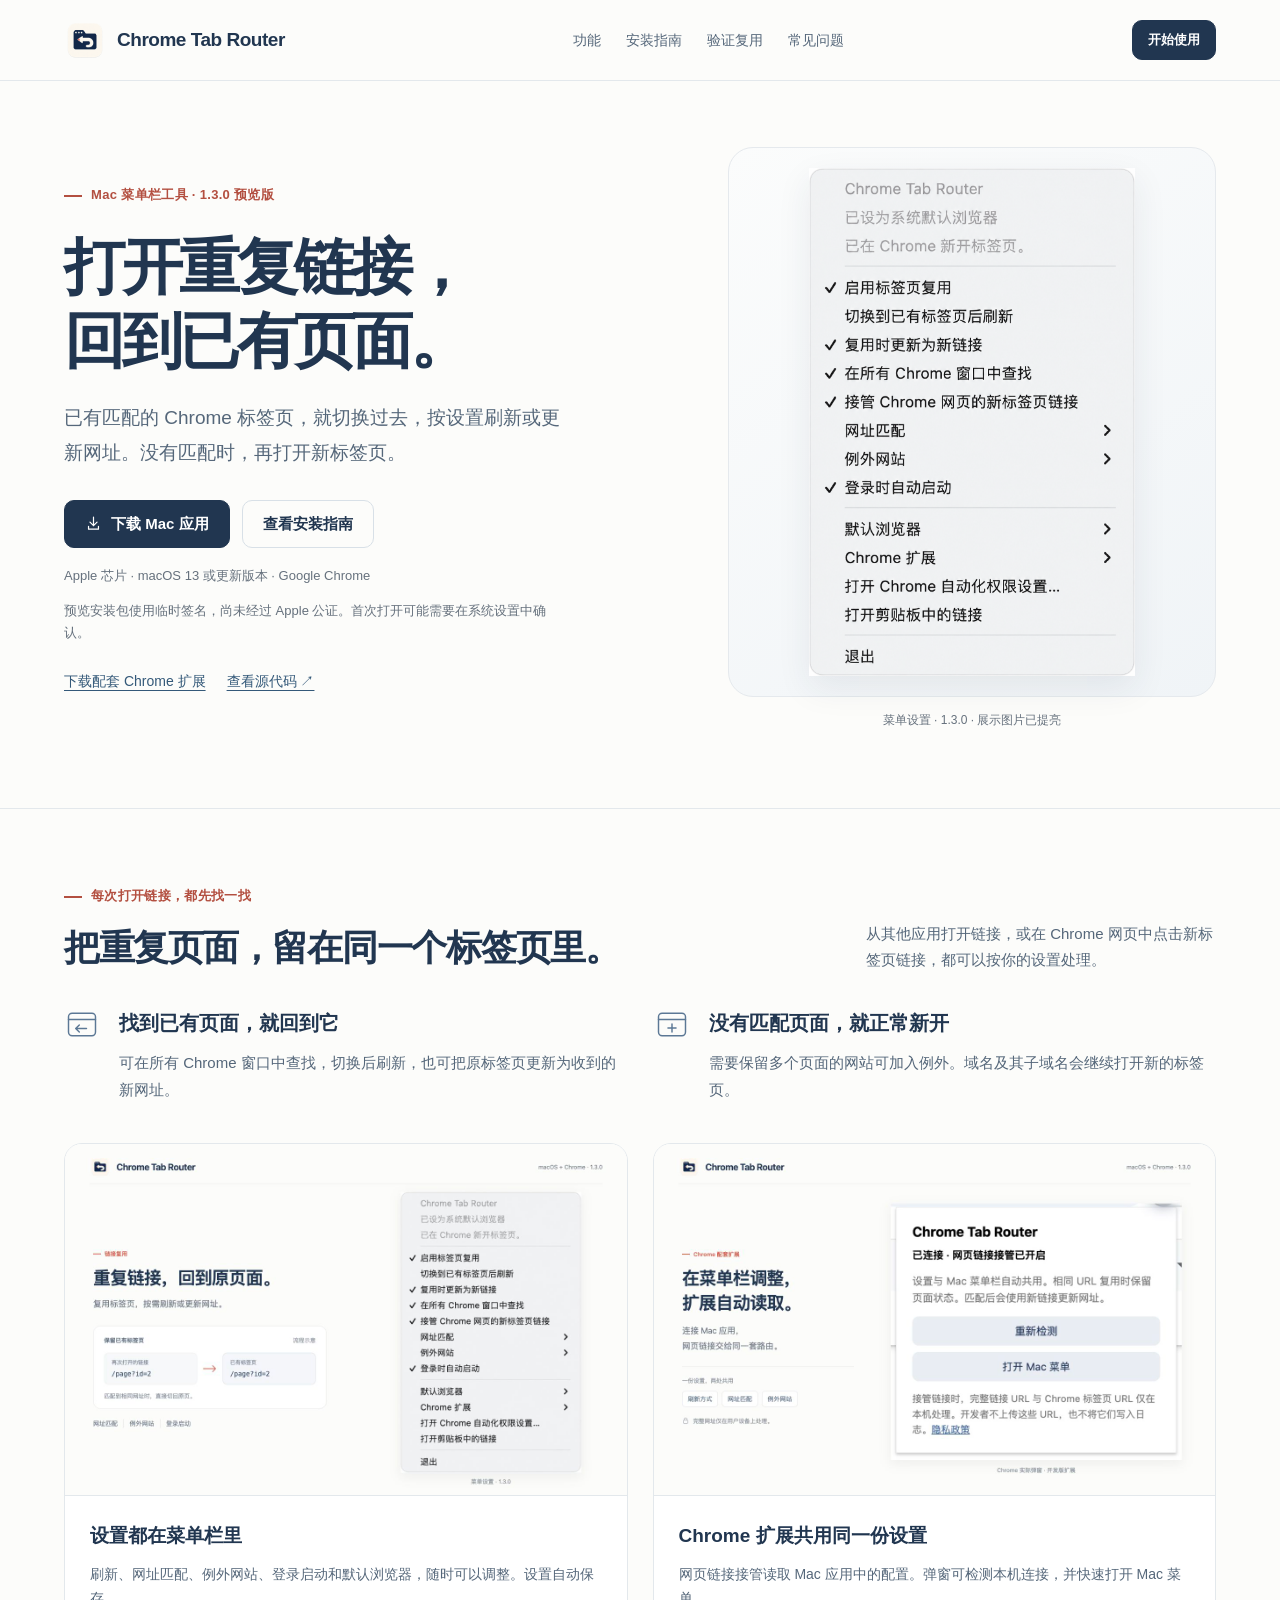
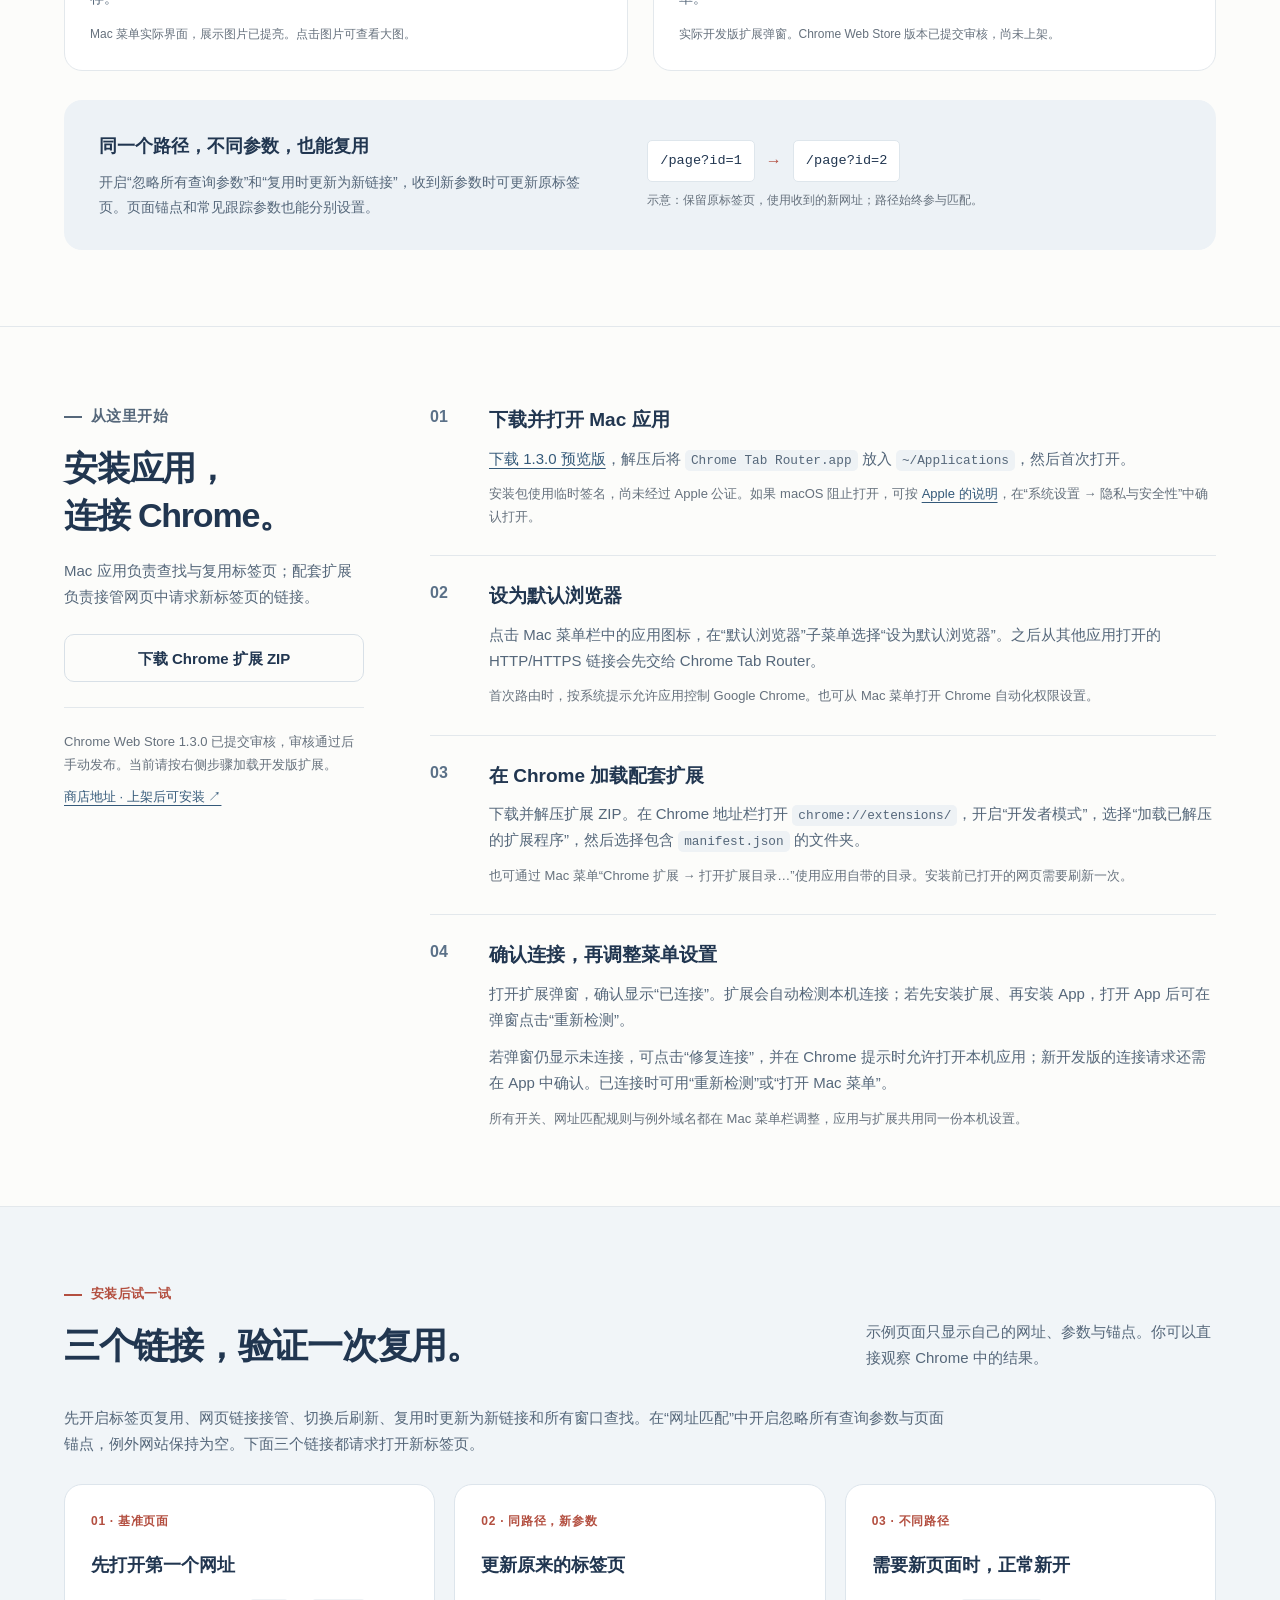
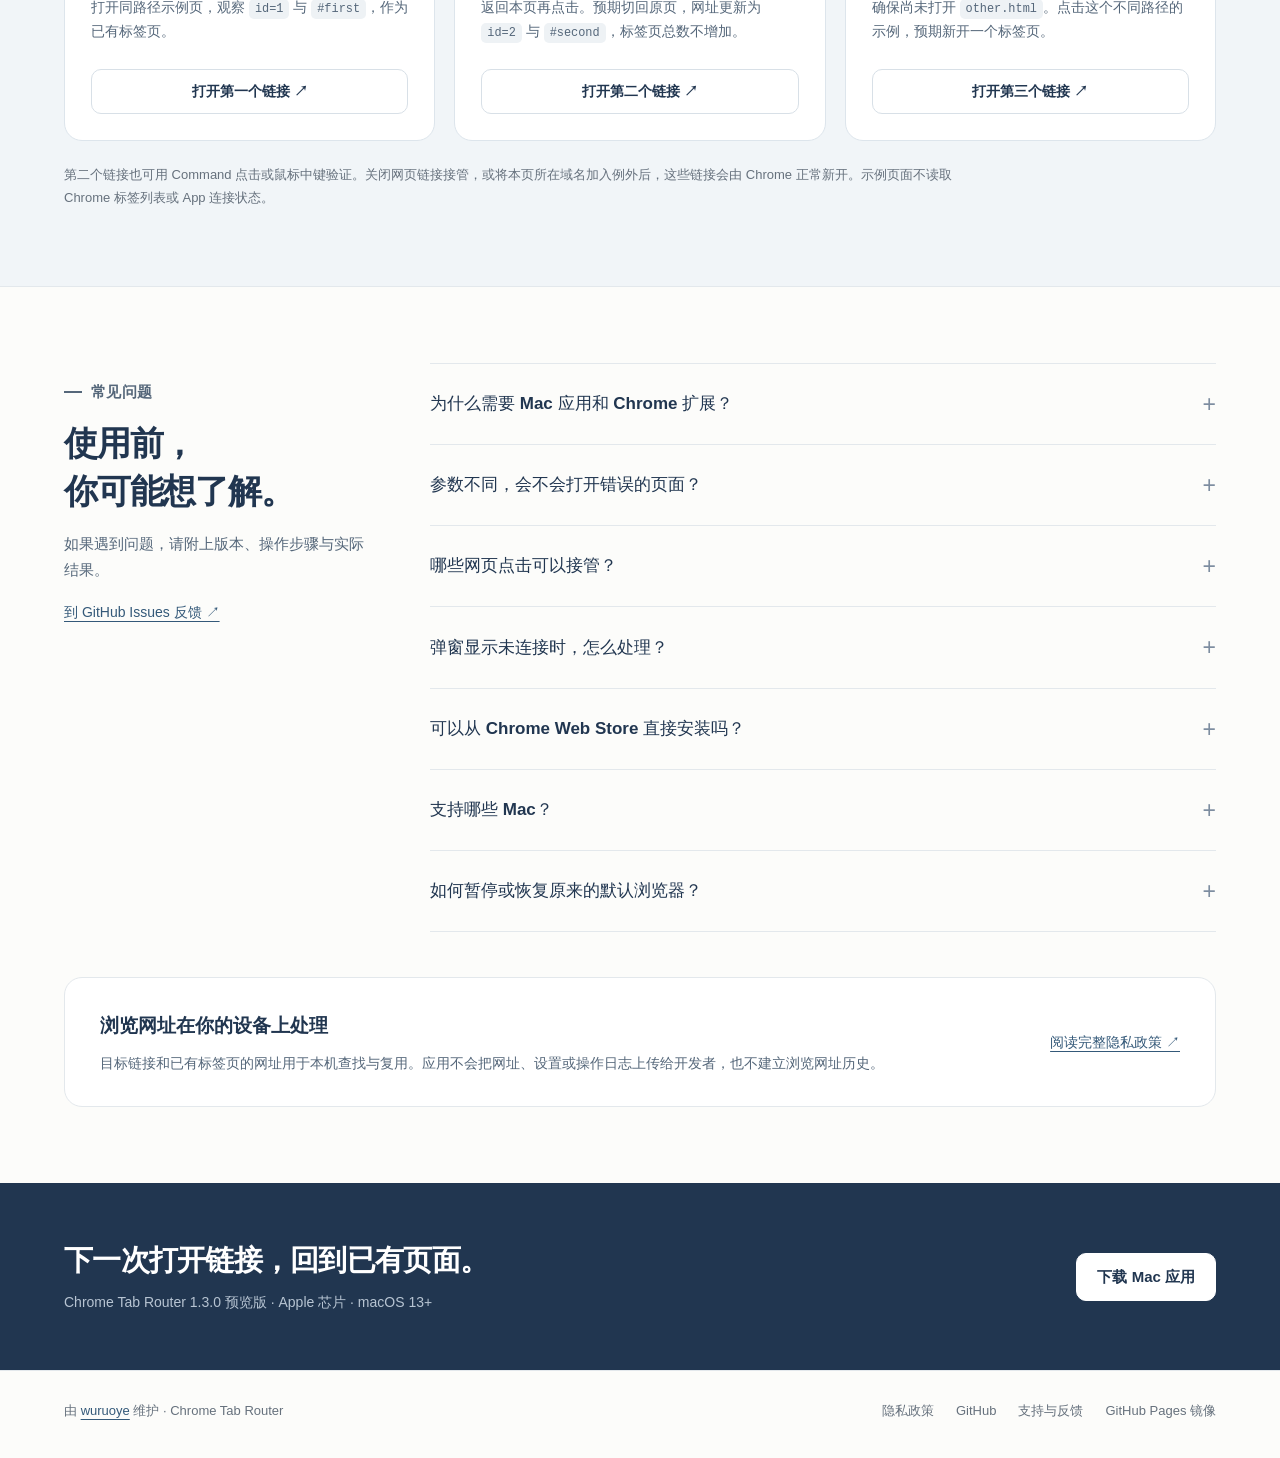
==== commit f6b10a0d: "同步 Chrome 商店待审核状态 扩展 1.3.0 已提交审核，确认审核后自动发布关闭并收到待审核回执。官网、README 和发布材料同步当前状态，安装包保持不变。" ====
--- a/docs/index.html
+++ b/docs/index.html
@@ -105,7 +105,7 @@
             <div class="feature-copy">
               <h3>Chrome 扩展共用同一份设置</h3>
               <p>网页链接接管读取 Mac 应用中的配置。弹窗可检测本机连接，并快速打开 Mac 菜单。</p>
-              <p class="caption-note">实际开发版扩展弹窗。Chrome Web Store 版本目前仍为草稿。</p>
+              <p class="caption-note">实际开发版扩展弹窗。Chrome Web Store 版本已提交审核，尚未上架。</p>
             </div>
           </article>
         </div>
@@ -135,7 +135,7 @@
           <p>Mac 应用负责查找与复用标签页；配套扩展负责接管网页中请求新标签页的链接。</p>
           <a class="button secondary" href="https://github.com/wuruoye/chrome-tab-router/releases/download/v1.3.0/chrome-tab-router-extension-1.3.0.zip">下载 Chrome 扩展 ZIP</a>
           <div class="store-note">
-            <p>Chrome Web Store 项目仍为草稿，尚未提交审核。当前请按右侧步骤加载开发版扩展。</p>
+            <p>Chrome Web Store 1.3.0 已提交审核，审核通过后手动发布。当前请按右侧步骤加载开发版扩展。</p>
             <a href="https://chromewebstore.google.com/detail/chrome-tab-router/iineonbhdnmadlkkmdcofakekmjpnkmn">商店地址 · 上架后可安装 ↗</a>
           </div>
         </div>
@@ -227,7 +227,7 @@
             </details>
             <details>
               <summary>可以从 Chrome Web Store 直接安装吗？</summary>
-              <p>目前 1.3.0 已上传商店草稿，尚未提交审核，也未公开上架。当前请下载扩展 ZIP，按上方步骤加载已解压的扩展。上架后，正式商店版本会使用固定扩展 ID，Mac 应用会自动配置该 ID 的本机连接。</p>
+              <p>1.3.0 正在等待 Chrome Web Store 审核，尚未公开上架。当前请下载扩展 ZIP，按上方步骤加载已解压的扩展。上架后，正式商店版本会使用固定扩展 ID，Mac 应用会自动配置该 ID 的本机连接。</p>
             </details>
             <details>
               <summary>支持哪些 Mac？</summary>
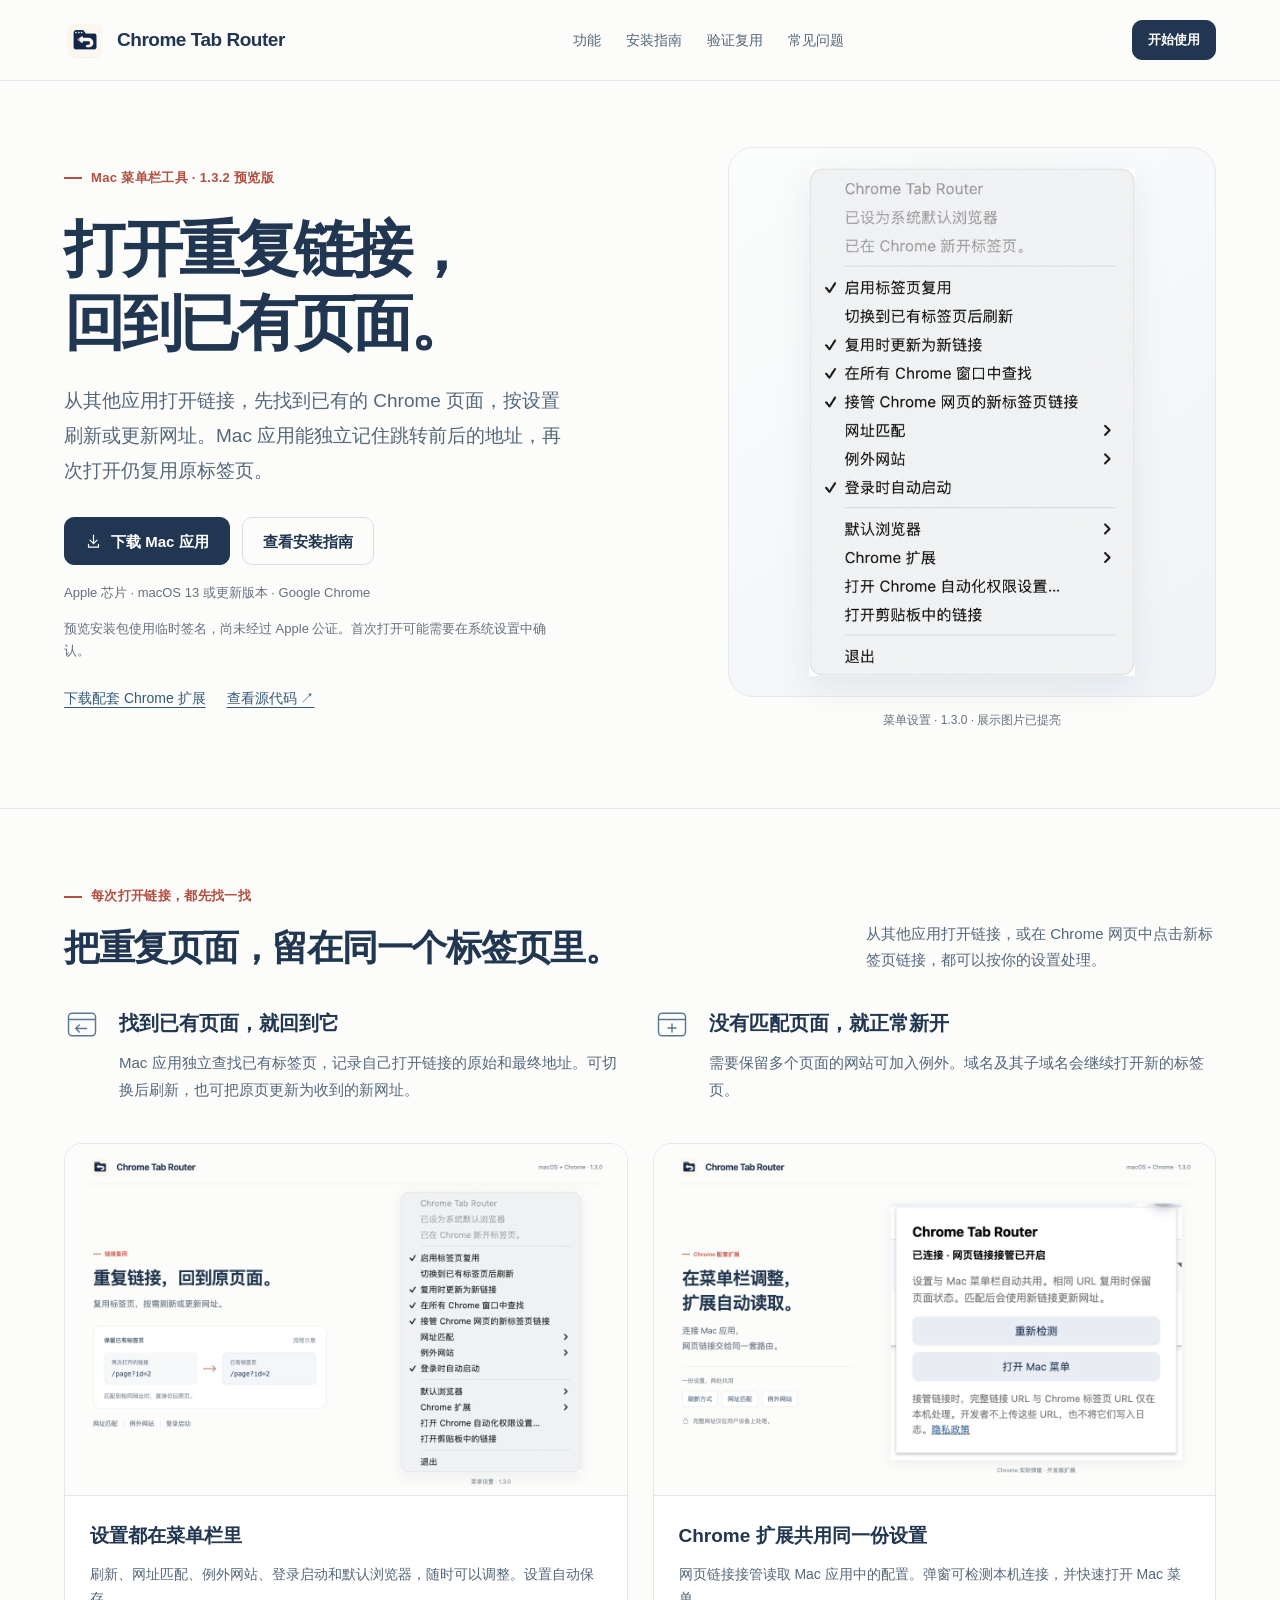
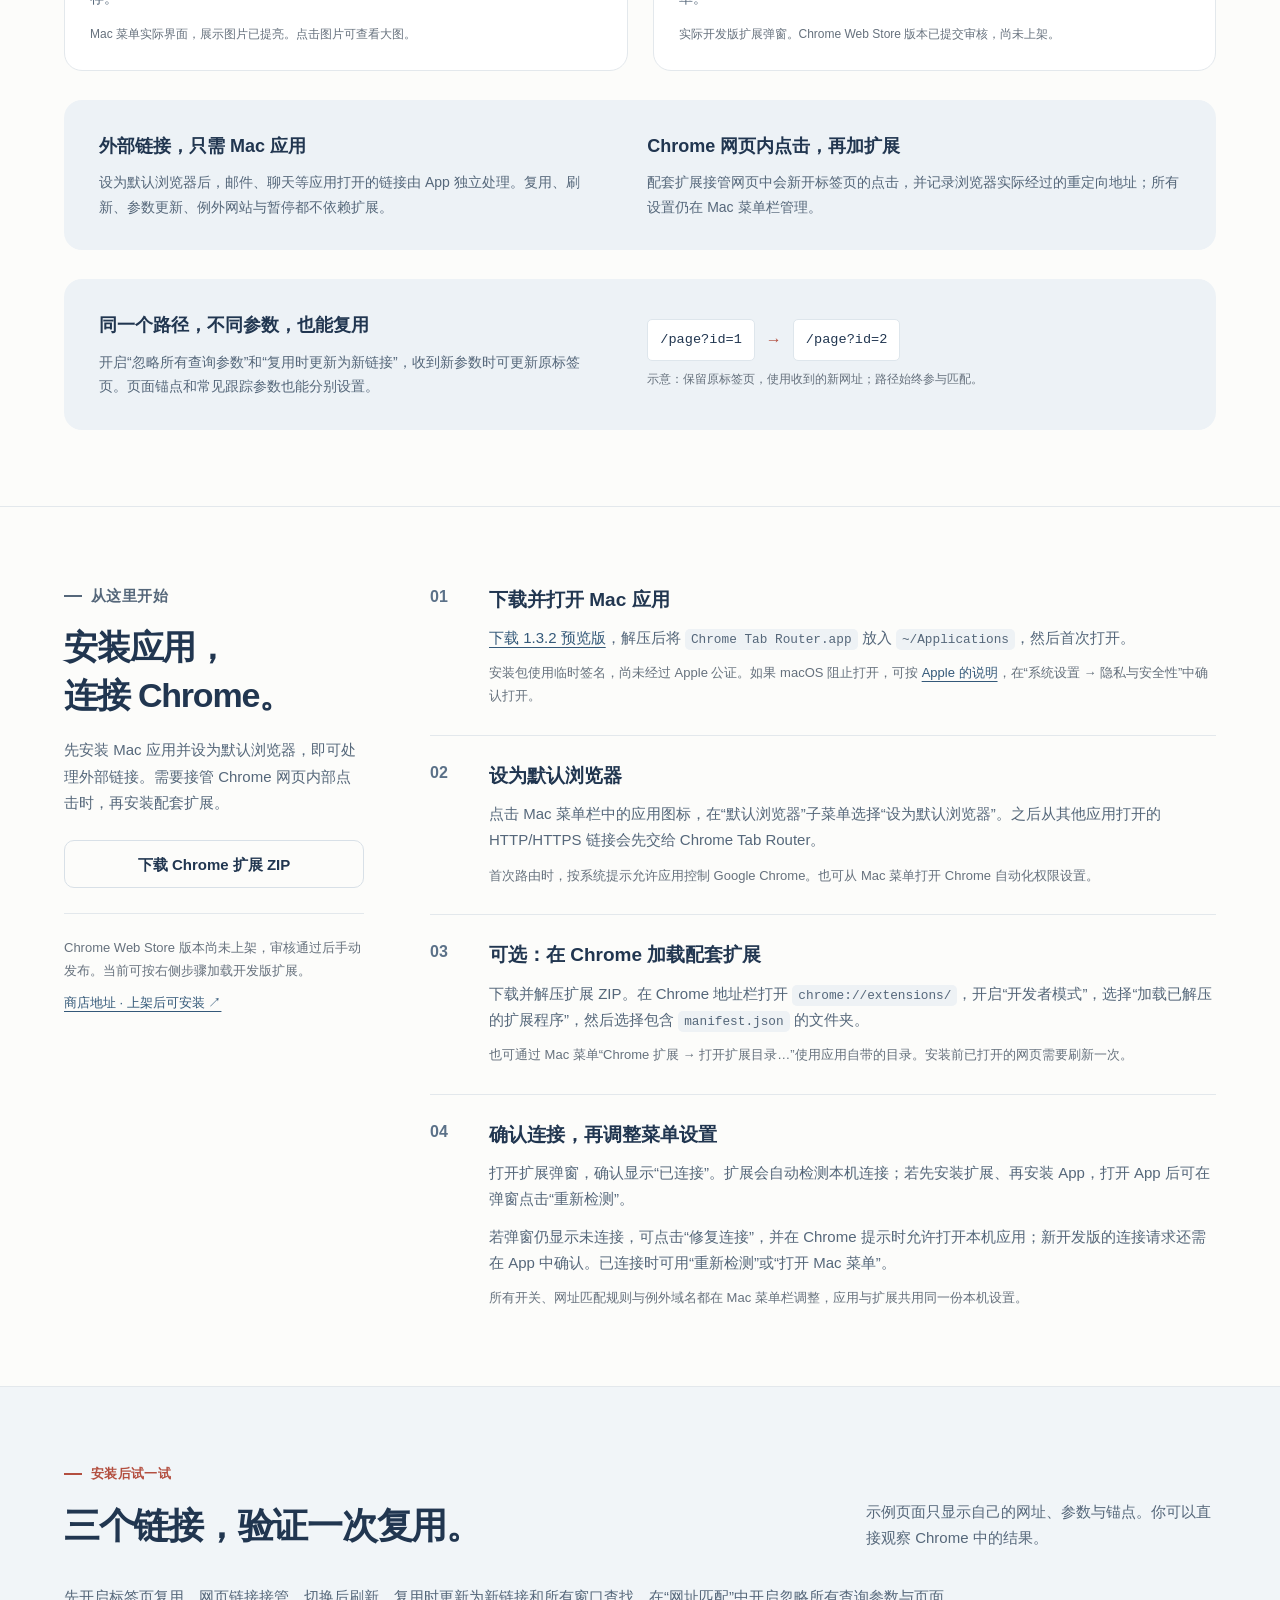
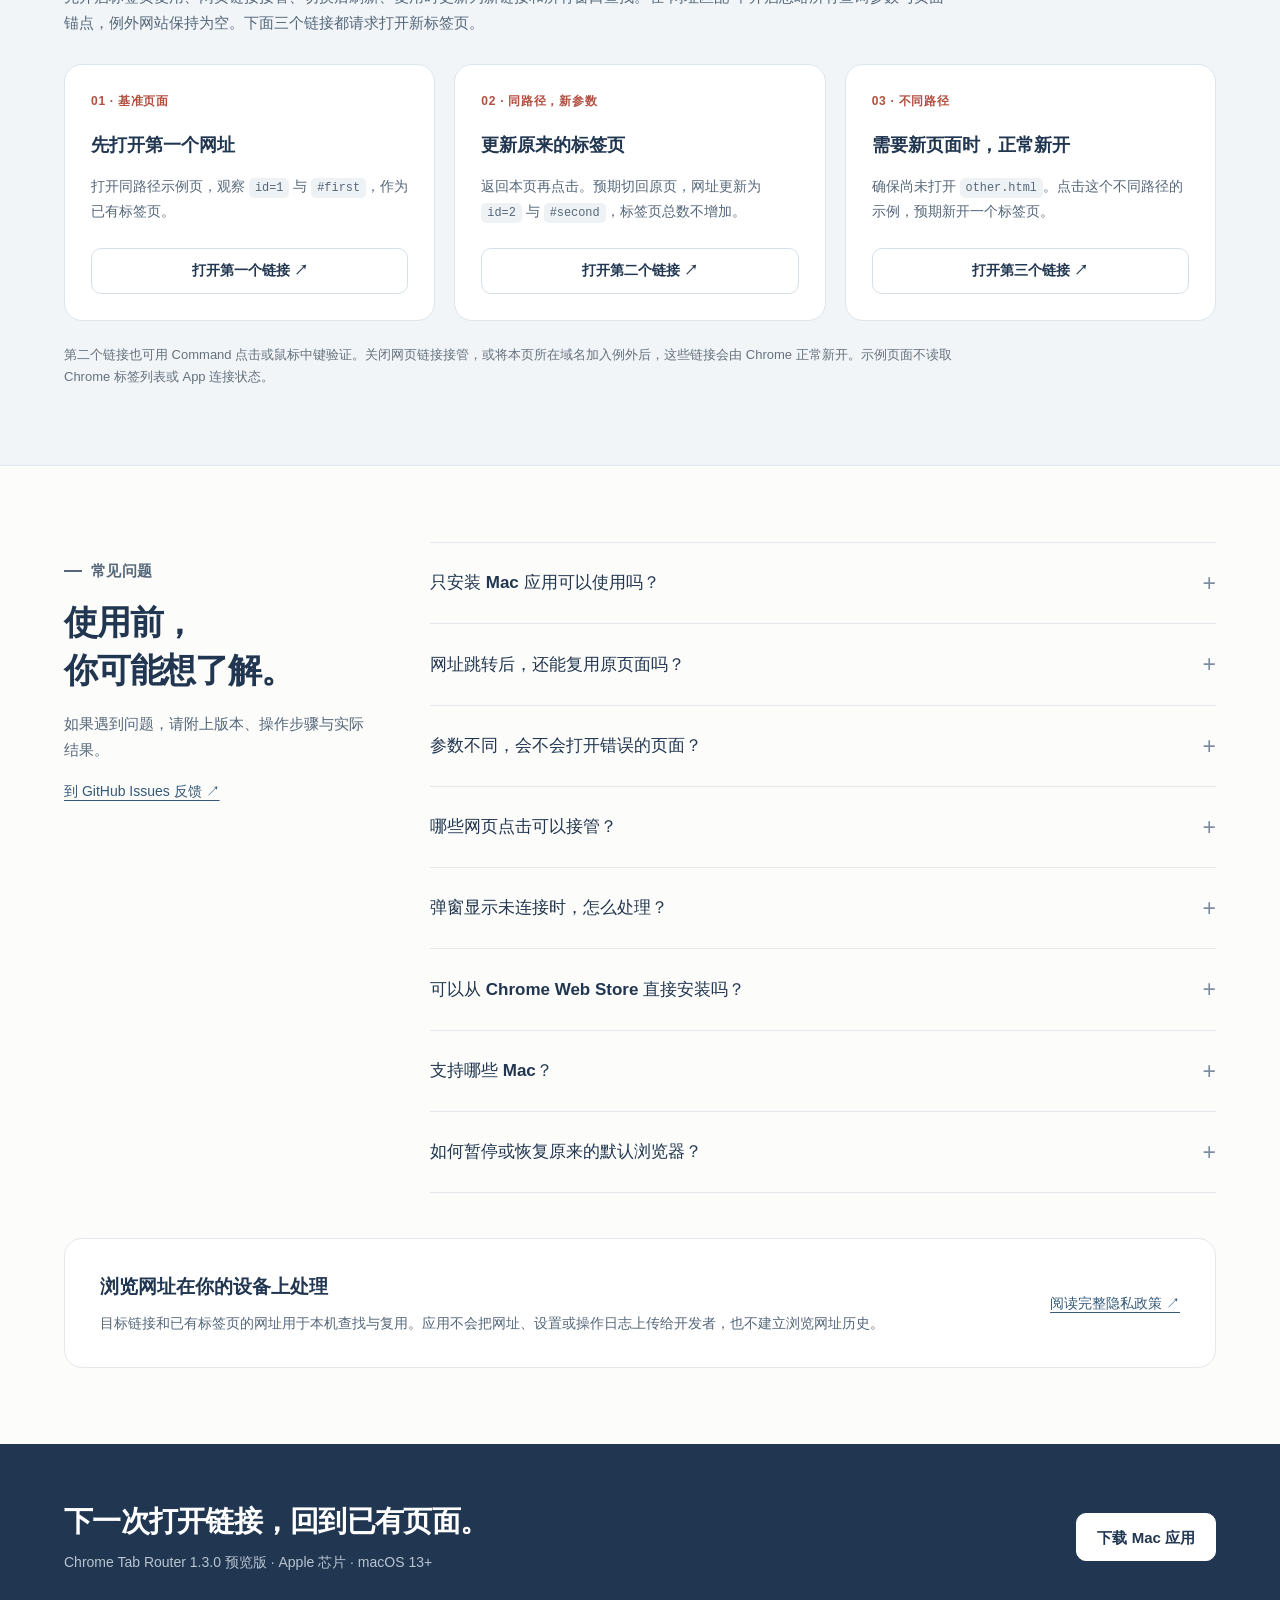
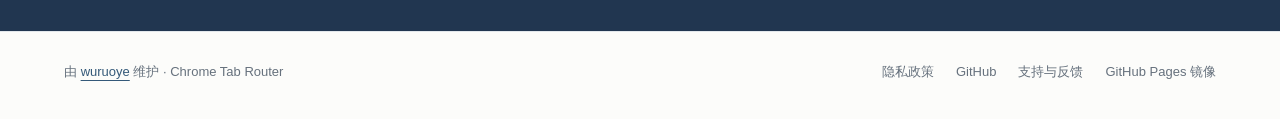
==== commit 3c502dd0: "支持 App 独立记录并复用重定向链接 App 跟踪实际打开的标签页，独立保存原始与最终地址，处理中途重复打开，并清理普通导航或已关闭页面的记录。 Chrome 扩展补充当前主页面的导航与重定向链，通" ====
--- a/docs/index.html
+++ b/docs/index.html
@@ -36,11 +36,11 @@
   <main id="main">
     <section class="container hero" aria-labelledby="hero-title">
       <div class="hero-copy">
-        <p class="eyebrow">Mac 菜单栏工具 · 1.3.0 预览版</p>
+        <p class="eyebrow">Mac 菜单栏工具 · 1.3.2 预览版</p>
         <h1 id="hero-title">打开重复链接，<br>回到已有页面。</h1>
-        <p class="hero-description">已有匹配的 Chrome 标签页，就切换过去，按设置刷新或更新网址。没有匹配时，再打开新标签页。</p>
+        <p class="hero-description">从其他应用打开链接，先找到已有的 Chrome 页面，按设置刷新或更新网址。Mac 应用能独立记住跳转前后的地址，再次打开仍复用原标签页。</p>
         <div class="hero-actions">
-          <a class="button" href="https://github.com/wuruoye/chrome-tab-router/releases/download/v1.3.0/chrome-tab-router-mac-1.3.0-arm64.zip">
+          <a class="button" href="https://github.com/wuruoye/chrome-tab-router/releases/download/v1.3.2/chrome-tab-router-mac-1.3.2-arm64.zip">
             <svg viewBox="0 0 24 24" fill="none" stroke="currentColor" stroke-width="1.7" aria-hidden="true"><path d="M12 3v12m-5-5 5 5 5-5M5 16v4h14v-4" stroke-linecap="round" stroke-linejoin="round"/></svg>
             下载 Mac 应用
           </a>
@@ -49,7 +49,7 @@
         <p class="compatibility">Apple 芯片 · macOS 13 或更新版本 · Google Chrome</p>
         <p class="preview-note">预览安装包使用临时签名，尚未经过 Apple 公证。首次打开可能需要在系统设置中确认。</p>
         <div class="hero-links">
-          <a href="https://github.com/wuruoye/chrome-tab-router/releases/download/v1.3.0/chrome-tab-router-extension-1.3.0.zip">下载配套 Chrome 扩展</a>
+          <a href="https://github.com/wuruoye/chrome-tab-router/releases/download/v1.3.2/chrome-tab-router-extension-1.3.2.zip">下载配套 Chrome 扩展</a>
           <a href="https://github.com/wuruoye/chrome-tab-router">查看源代码 ↗</a>
         </div>
       </div>
@@ -75,7 +75,7 @@
             <svg viewBox="0 0 40 40" fill="none" stroke="currentColor" stroke-width="1.6" aria-hidden="true"><rect x="5" y="8" width="30" height="25" rx="4"/><path d="M5 15h30m-18 6-4 4 4 4m-3-4h11" stroke-linecap="round" stroke-linejoin="round"/></svg>
             <div>
               <h3>找到已有页面，就回到它</h3>
-              <p>可在所有 Chrome 窗口中查找，切换后刷新，也可把原标签页更新为收到的新网址。</p>
+              <p>Mac 应用独立查找已有标签页，记录自己打开链接的原始和最终地址。可切换后刷新，也可把原页更新为收到的新网址。</p>
             </div>
           </article>
           <article class="behavior">
@@ -112,6 +112,17 @@
 
         <div class="parameter-example">
           <div>
+            <h3>外部链接，只需 Mac 应用</h3>
+            <p>设为默认浏览器后，邮件、聊天等应用打开的链接由 App 独立处理。复用、刷新、参数更新、例外网站与暂停都不依赖扩展。</p>
+          </div>
+          <div>
+            <h3>Chrome 网页内点击，再加扩展</h3>
+            <p>配套扩展接管网页中会新开标签页的点击，并记录浏览器实际经过的重定向地址；所有设置仍在 Mac 菜单栏管理。</p>
+          </div>
+        </div>
+
+        <div class="parameter-example">
+          <div>
             <h3>同一个路径，不同参数，也能复用</h3>
             <p>开启“忽略所有查询参数”和“复用时更新为新链接”，收到新参数时可更新原标签页。页面锚点和常见跟踪参数也能分别设置。</p>
           </div>
@@ -132,17 +143,17 @@
         <div class="install-summary">
           <p class="eyebrow">从这里开始</p>
           <h2 id="install-title">安装应用，<br>连接 Chrome。</h2>
-          <p>Mac 应用负责查找与复用标签页；配套扩展负责接管网页中请求新标签页的链接。</p>
-          <a class="button secondary" href="https://github.com/wuruoye/chrome-tab-router/releases/download/v1.3.0/chrome-tab-router-extension-1.3.0.zip">下载 Chrome 扩展 ZIP</a>
+          <p>先安装 Mac 应用并设为默认浏览器，即可处理外部链接。需要接管 Chrome 网页内部点击时，再安装配套扩展。</p>
+          <a class="button secondary" href="https://github.com/wuruoye/chrome-tab-router/releases/download/v1.3.2/chrome-tab-router-extension-1.3.2.zip">下载 Chrome 扩展 ZIP</a>
           <div class="store-note">
-            <p>Chrome Web Store 1.3.0 已提交审核，审核通过后手动发布。当前请按右侧步骤加载开发版扩展。</p>
+            <p>Chrome Web Store 版本尚未上架，审核通过后手动发布。当前可按右侧步骤加载开发版扩展。</p>
             <a href="https://chromewebstore.google.com/detail/chrome-tab-router/iineonbhdnmadlkkmdcofakekmjpnkmn">商店地址 · 上架后可安装 ↗</a>
           </div>
         </div>
         <ol class="steps">
           <li>
             <h3>下载并打开 Mac 应用</h3>
-            <p><a href="https://github.com/wuruoye/chrome-tab-router/releases/download/v1.3.0/chrome-tab-router-mac-1.3.0-arm64.zip">下载 1.3.0 预览版</a>，解压后将 <code>Chrome Tab Router.app</code> 放入 <code>~/Applications</code>，然后首次打开。</p>
+            <p><a href="https://github.com/wuruoye/chrome-tab-router/releases/download/v1.3.2/chrome-tab-router-mac-1.3.2-arm64.zip">下载 1.3.2 预览版</a>，解压后将 <code>Chrome Tab Router.app</code> 放入 <code>~/Applications</code>，然后首次打开。</p>
             <p class="fine">安装包使用临时签名，尚未经过 Apple 公证。如果 macOS 阻止打开，可按 <a href="https://support.apple.com/guide/mac-help/open-a-mac-app-from-an-unknown-developer-mh40616/mac">Apple 的说明</a>，在“系统设置 → 隐私与安全性”中确认打开。</p>
           </li>
           <li>
@@ -151,7 +162,7 @@
             <p class="fine">首次路由时，按系统提示允许应用控制 Google Chrome。也可从 Mac 菜单打开 Chrome 自动化权限设置。</p>
           </li>
           <li>
-            <h3>在 Chrome 加载配套扩展</h3>
+            <h3>可选：在 Chrome 加载配套扩展</h3>
             <p>下载并解压扩展 ZIP。在 Chrome 地址栏打开 <code>chrome://extensions/</code>，开启“开发者模式”，选择“加载已解压的扩展程序”，然后选择包含 <code>manifest.json</code> 的文件夹。</p>
             <p class="fine">也可通过 Mac 菜单“Chrome 扩展 → 打开扩展目录…”使用应用自带的目录。安装前已打开的网页需要刷新一次。</p>
           </li>
@@ -210,8 +221,12 @@
           </div>
           <div class="faq-list">
             <details>
-              <summary>为什么需要 Mac 应用和 Chrome 扩展？</summary>
-              <p>Mac 应用接收系统默认浏览器链接，并通过 Chrome 自动化查找、切换和更新已有标签页。Chrome 网页里的新标签页点击需要扩展接管，再交给本机应用处理；应用与扩展读取同一份设置。</p>
+              <summary>只安装 Mac 应用可以使用吗？</summary>
+              <p>可以。设为默认浏览器后，Mac 应用独立接收外部链接、查找与复用标签页，并记录自己打开链接的原始和最终地址。Chrome 网页里的新标签页点击需要扩展接管；扩展还补充完整的重定向记录，两者共用 Mac 菜单栏设置。</p>
+            </details>
+            <details>
+              <summary>网址跳转后，还能复用原页面吗？</summary>
+              <p>可以。App 记录自己打开链接的原始和最终网址，扩展记录当前页面实际经过的跳转地址。再次打开已记录的地址，会按设置复用同一个标签页。普通页面跳转和关闭标签页会清理旧记录；启用记录前已打开的页面需要重新经过一次跳转才能学习。App 独立运行时不保证捕获快速经过的所有中间地址。</p>
             </details>
             <details>
               <summary>参数不同，会不会打开错误的页面？</summary>
@@ -255,7 +270,7 @@
           <h2 id="download-title">下一次打开链接，回到已有页面。</h2>
           <p>Chrome Tab Router 1.3.0 预览版 · Apple 芯片 · macOS 13+</p>
         </div>
-        <a class="button" href="https://github.com/wuruoye/chrome-tab-router/releases/download/v1.3.0/chrome-tab-router-mac-1.3.0-arm64.zip">下载 Mac 应用</a>
+        <a class="button" href="https://github.com/wuruoye/chrome-tab-router/releases/download/v1.3.2/chrome-tab-router-mac-1.3.2-arm64.zip">下载 Mac 应用</a>
       </div>
     </section>
   </main>
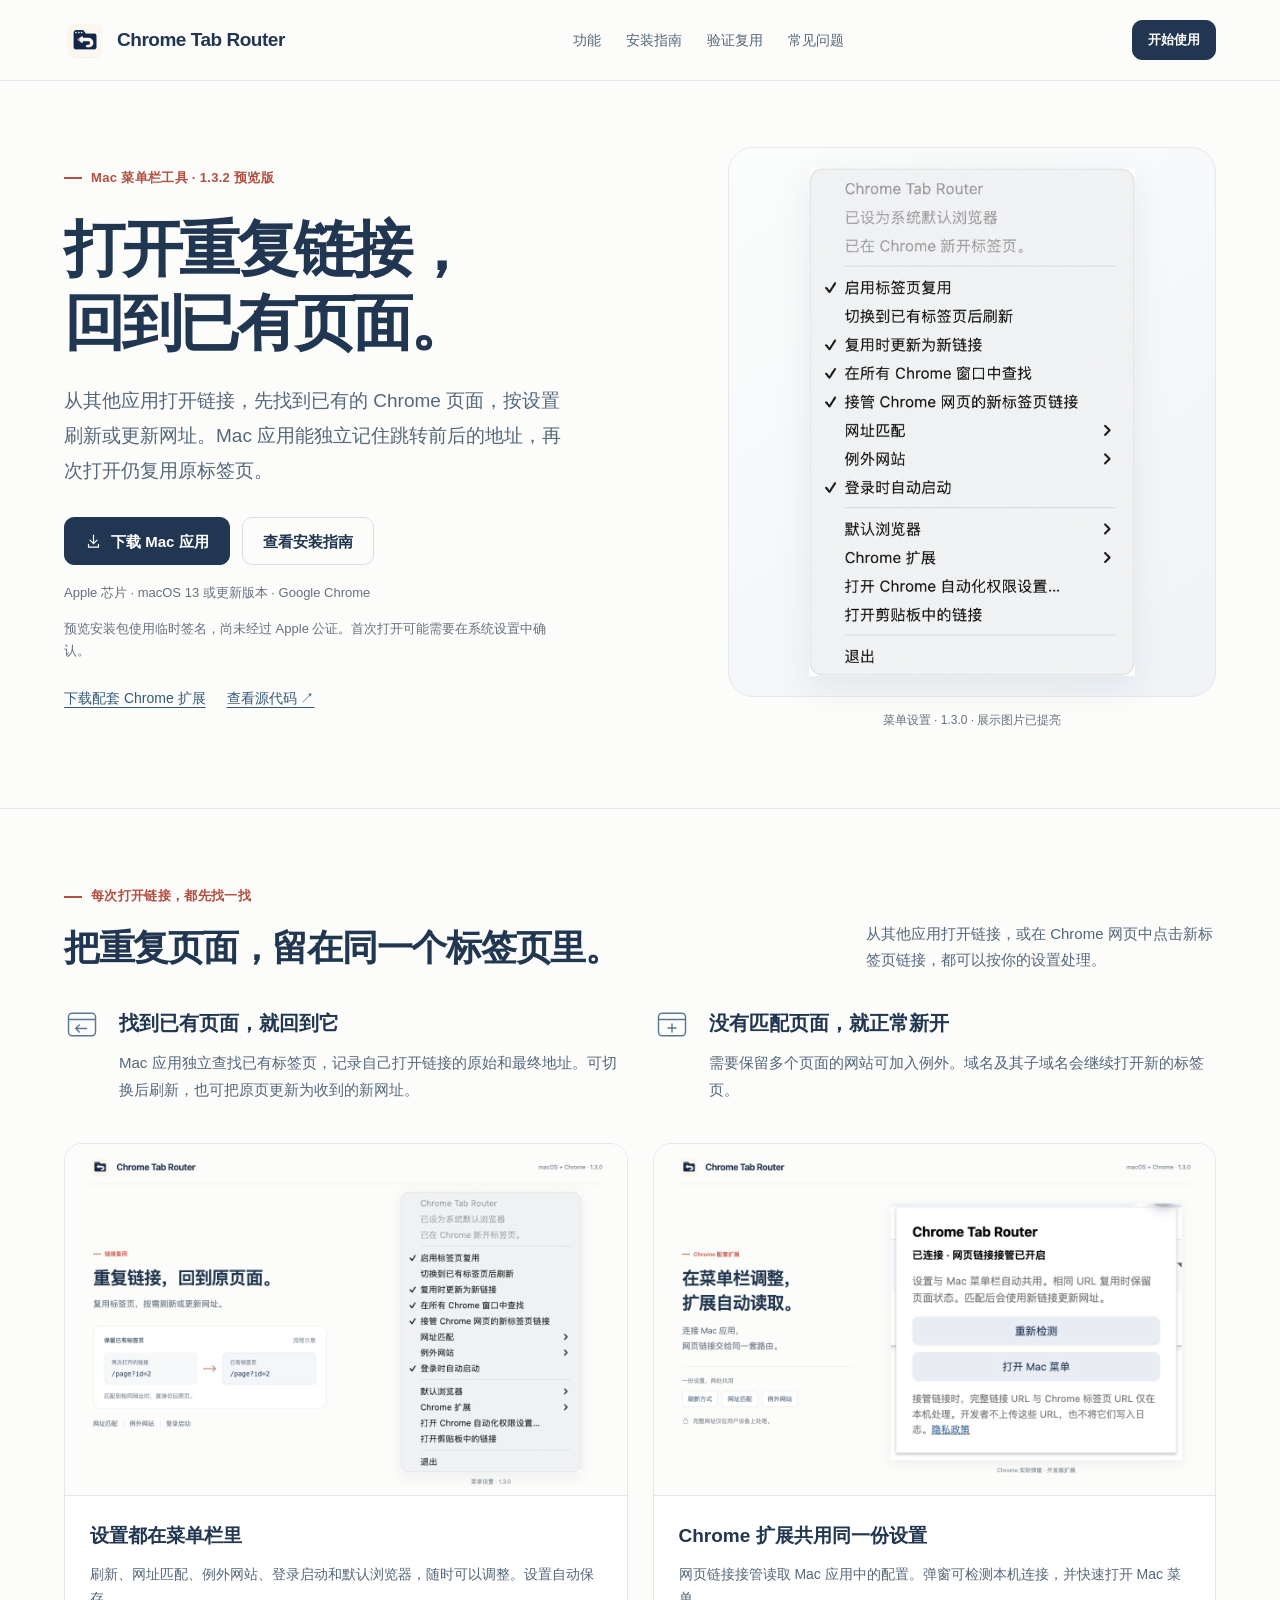
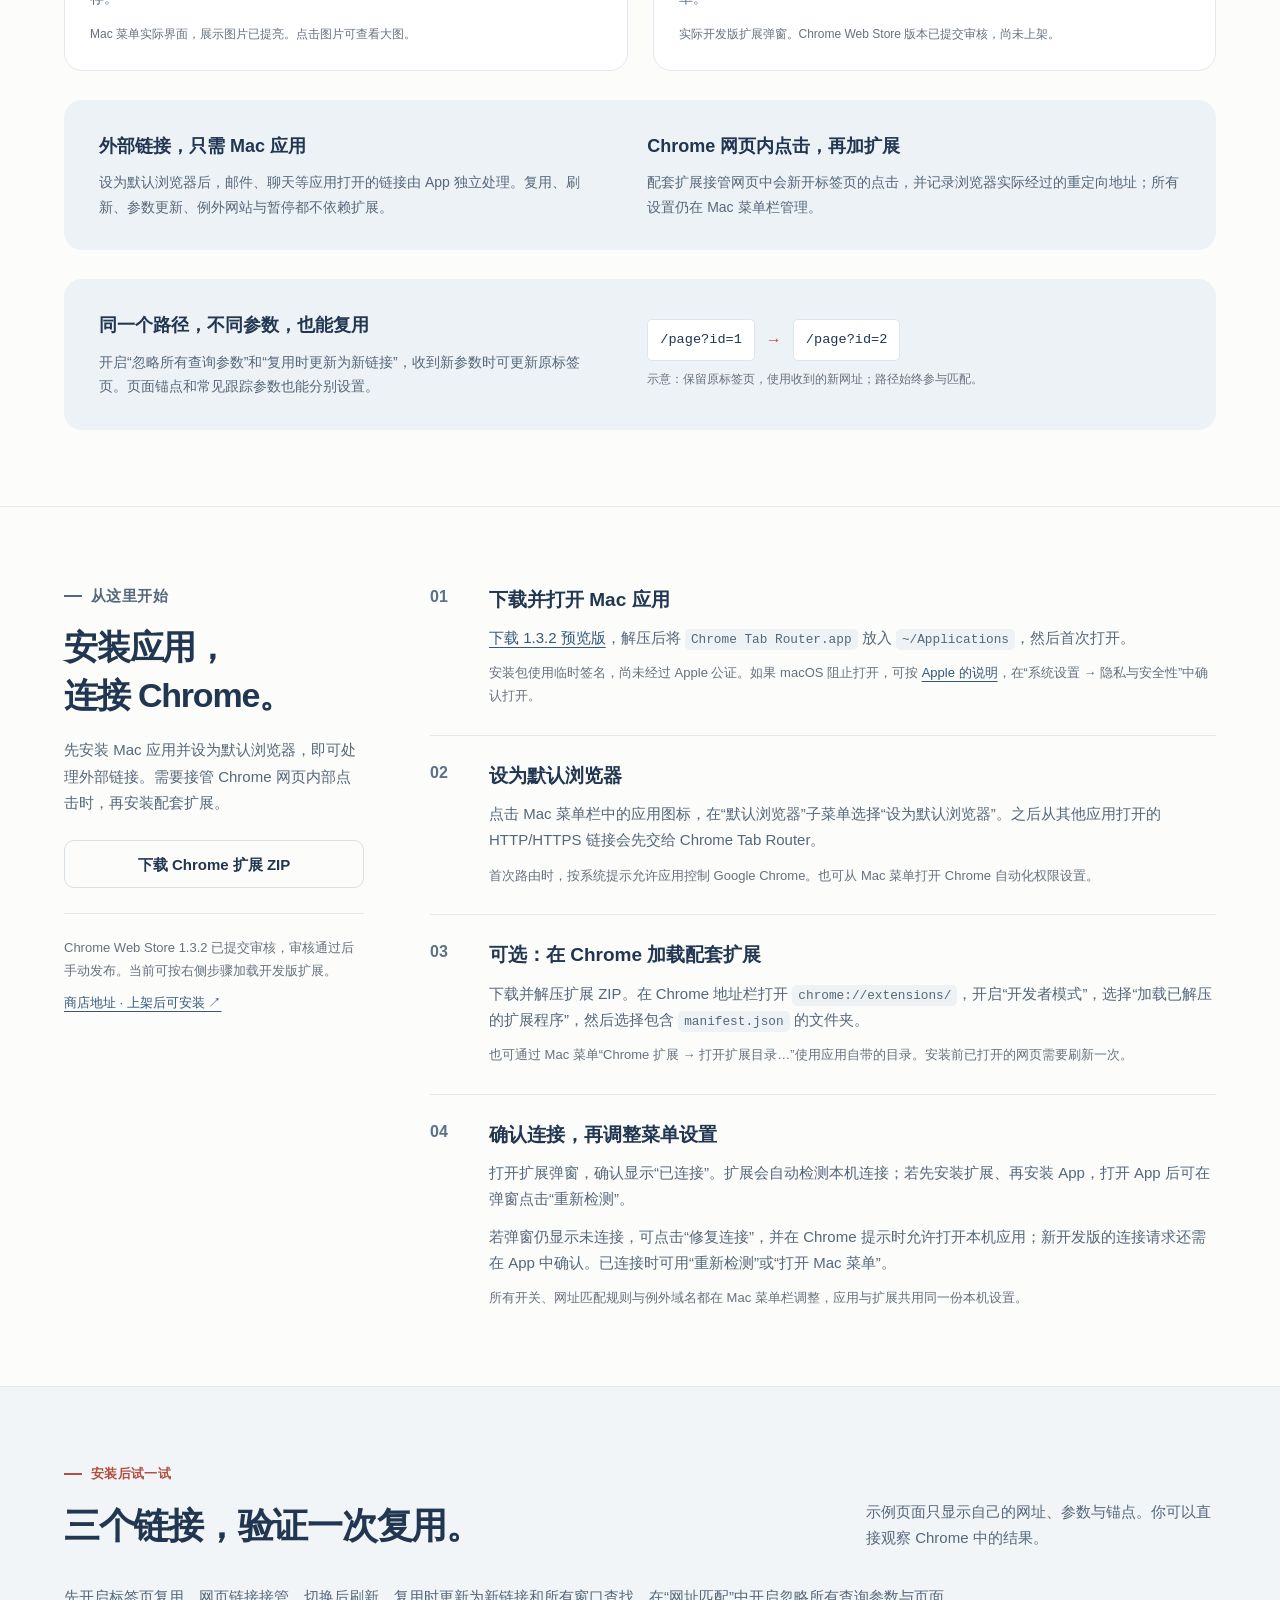
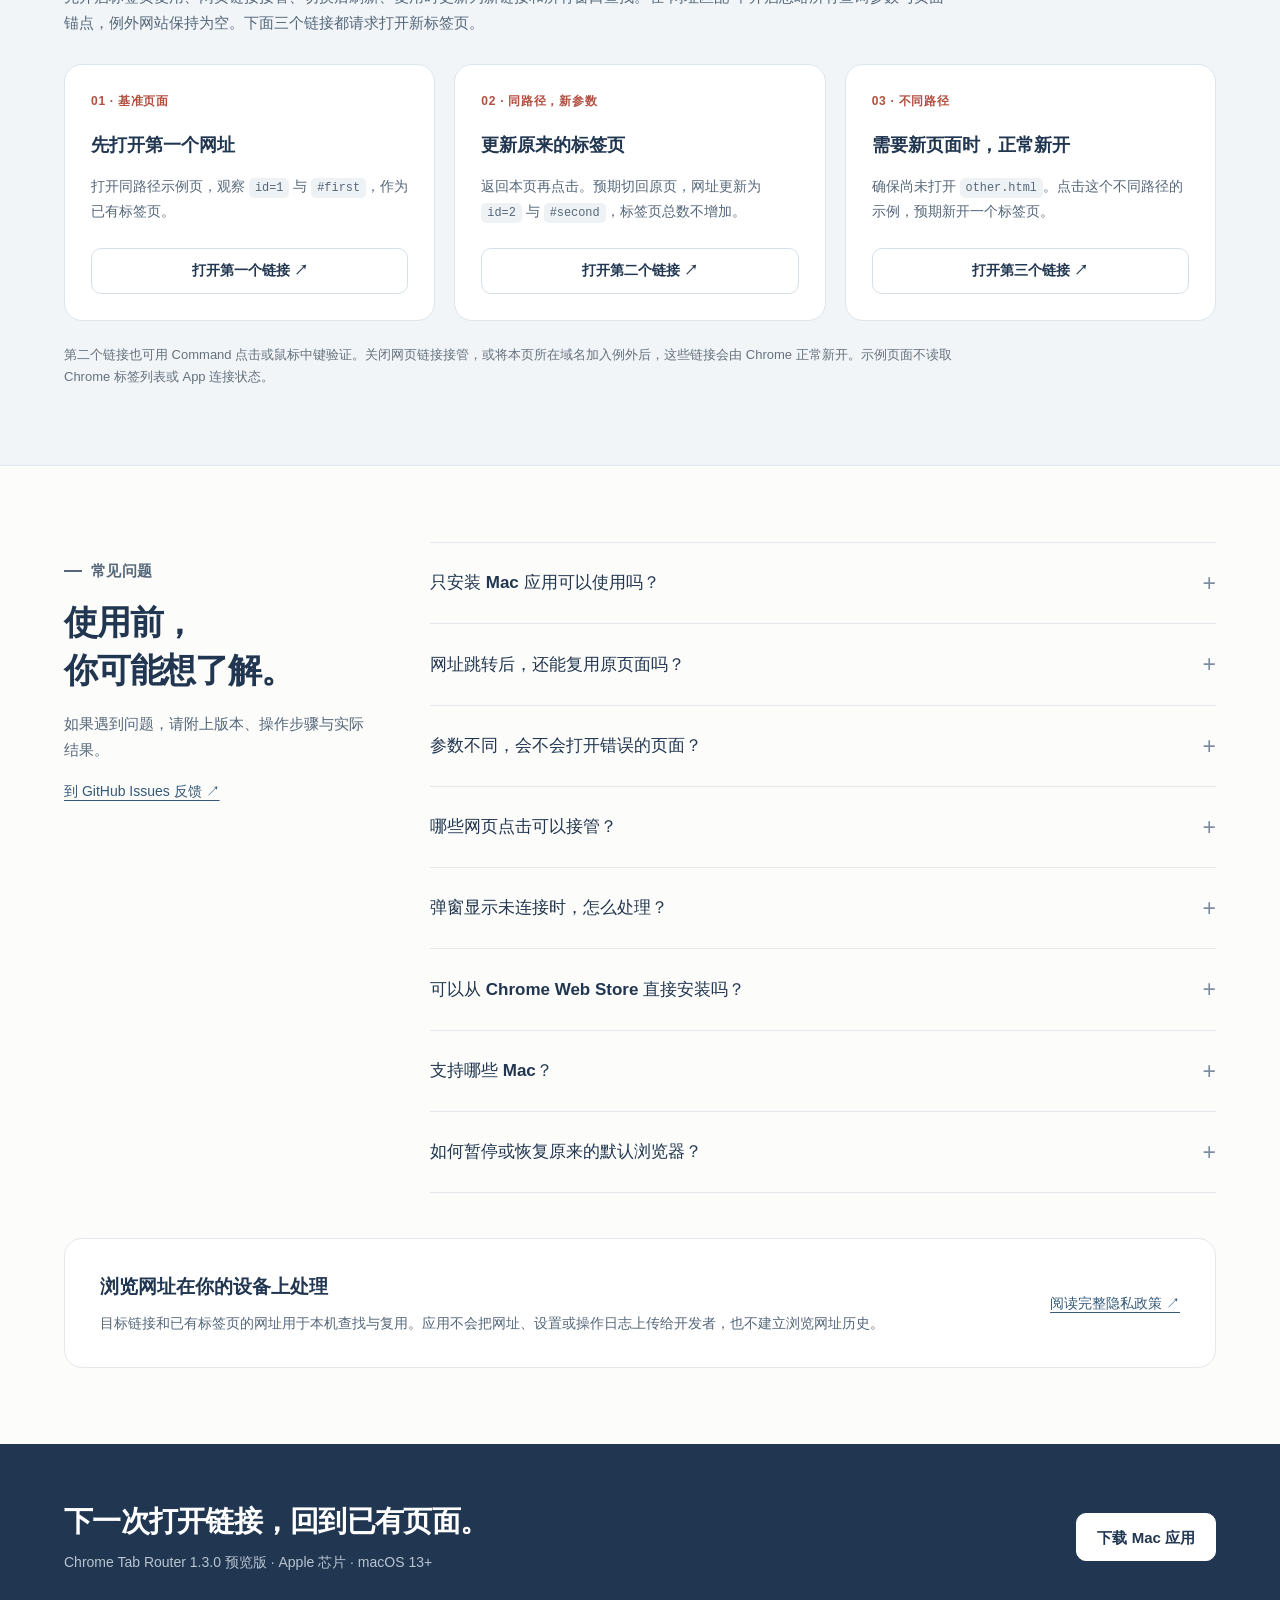
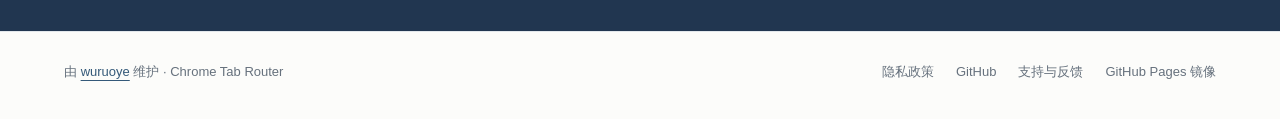
==== commit 76afa9df: "同步 1.3.2 下载和待审核状态 核验公开 Mac 与扩展安装包的下载和版本，更新官网 App 独立运行说明。商店 1.3.2 软件包、权限理由和 450 字测试说明已保存并提交审核，自动发布关闭。" ====
--- a/docs/index.html
+++ b/docs/index.html
@@ -146,7 +146,7 @@
           <p>先安装 Mac 应用并设为默认浏览器，即可处理外部链接。需要接管 Chrome 网页内部点击时，再安装配套扩展。</p>
           <a class="button secondary" href="https://github.com/wuruoye/chrome-tab-router/releases/download/v1.3.2/chrome-tab-router-extension-1.3.2.zip">下载 Chrome 扩展 ZIP</a>
           <div class="store-note">
-            <p>Chrome Web Store 版本尚未上架，审核通过后手动发布。当前可按右侧步骤加载开发版扩展。</p>
+            <p>Chrome Web Store 1.3.2 已提交审核，审核通过后手动发布。当前可按右侧步骤加载开发版扩展。</p>
             <a href="https://chromewebstore.google.com/detail/chrome-tab-router/iineonbhdnmadlkkmdcofakekmjpnkmn">商店地址 · 上架后可安装 ↗</a>
           </div>
         </div>
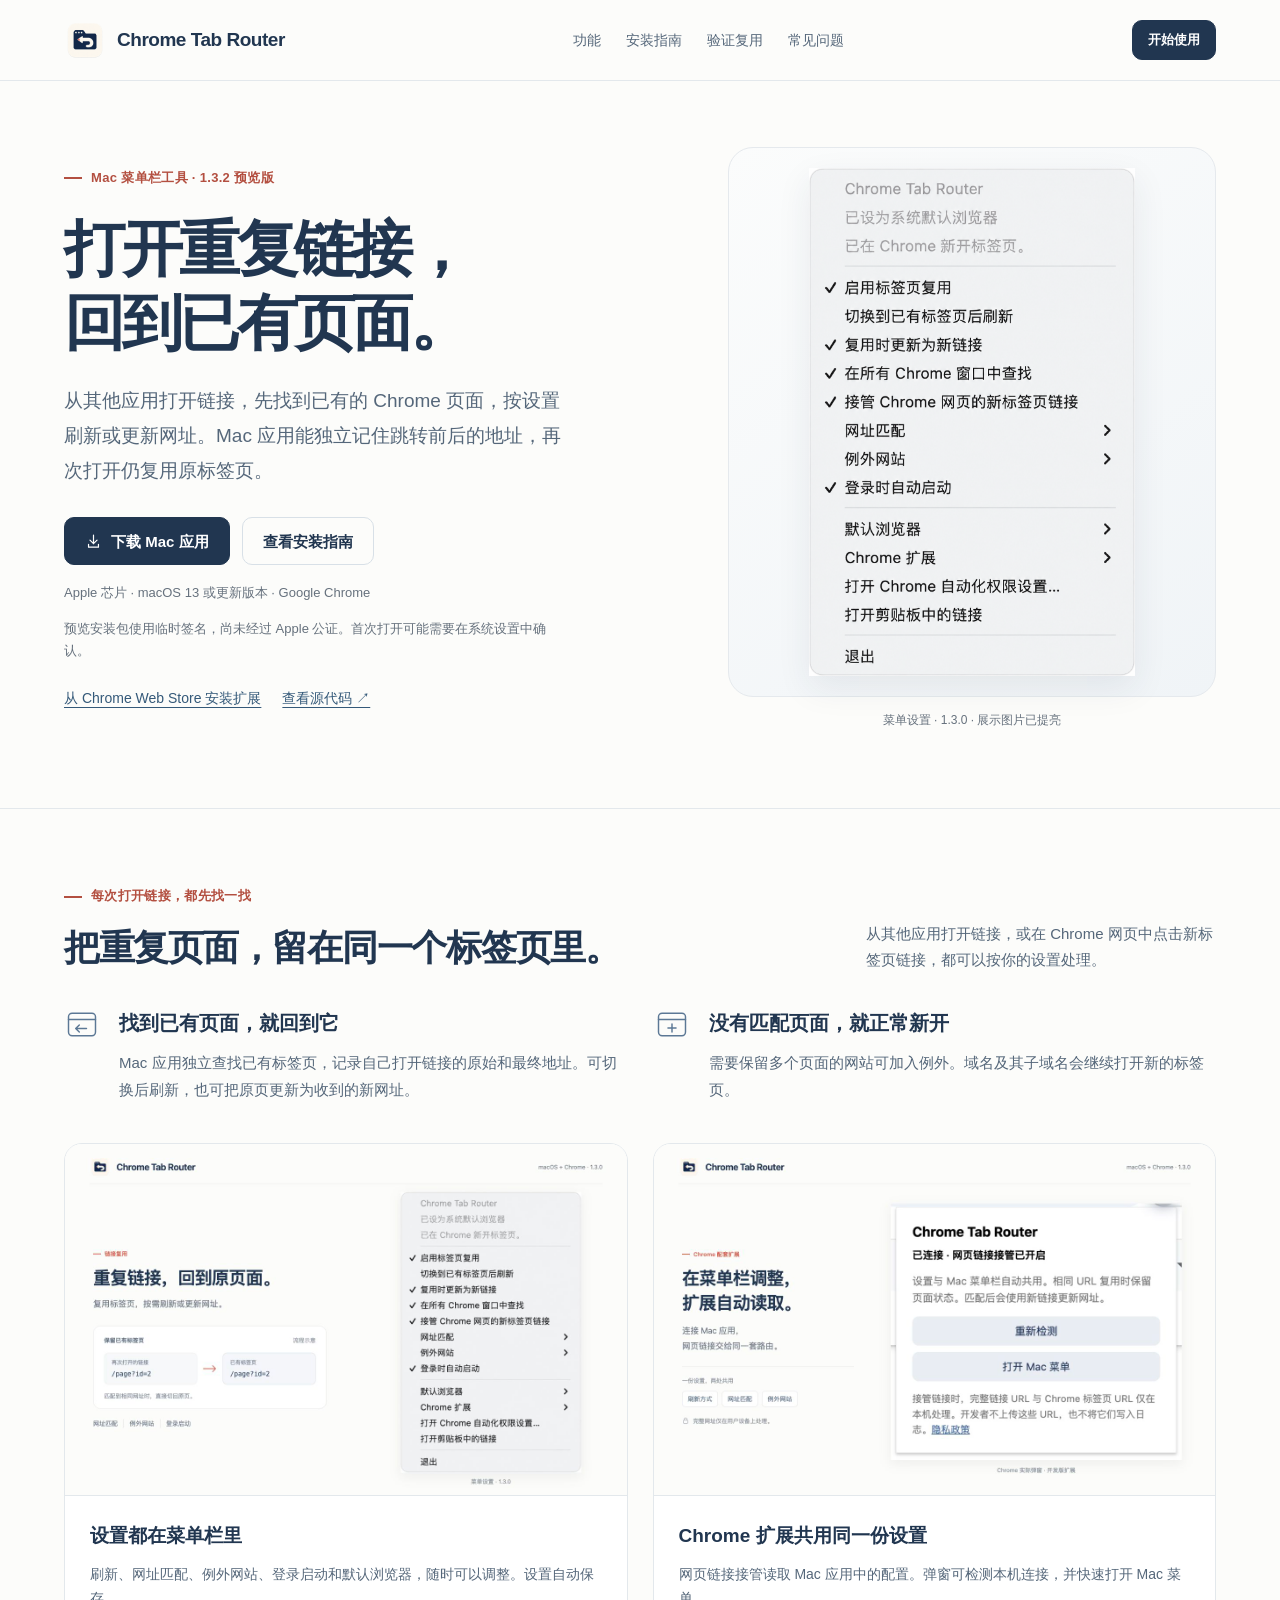
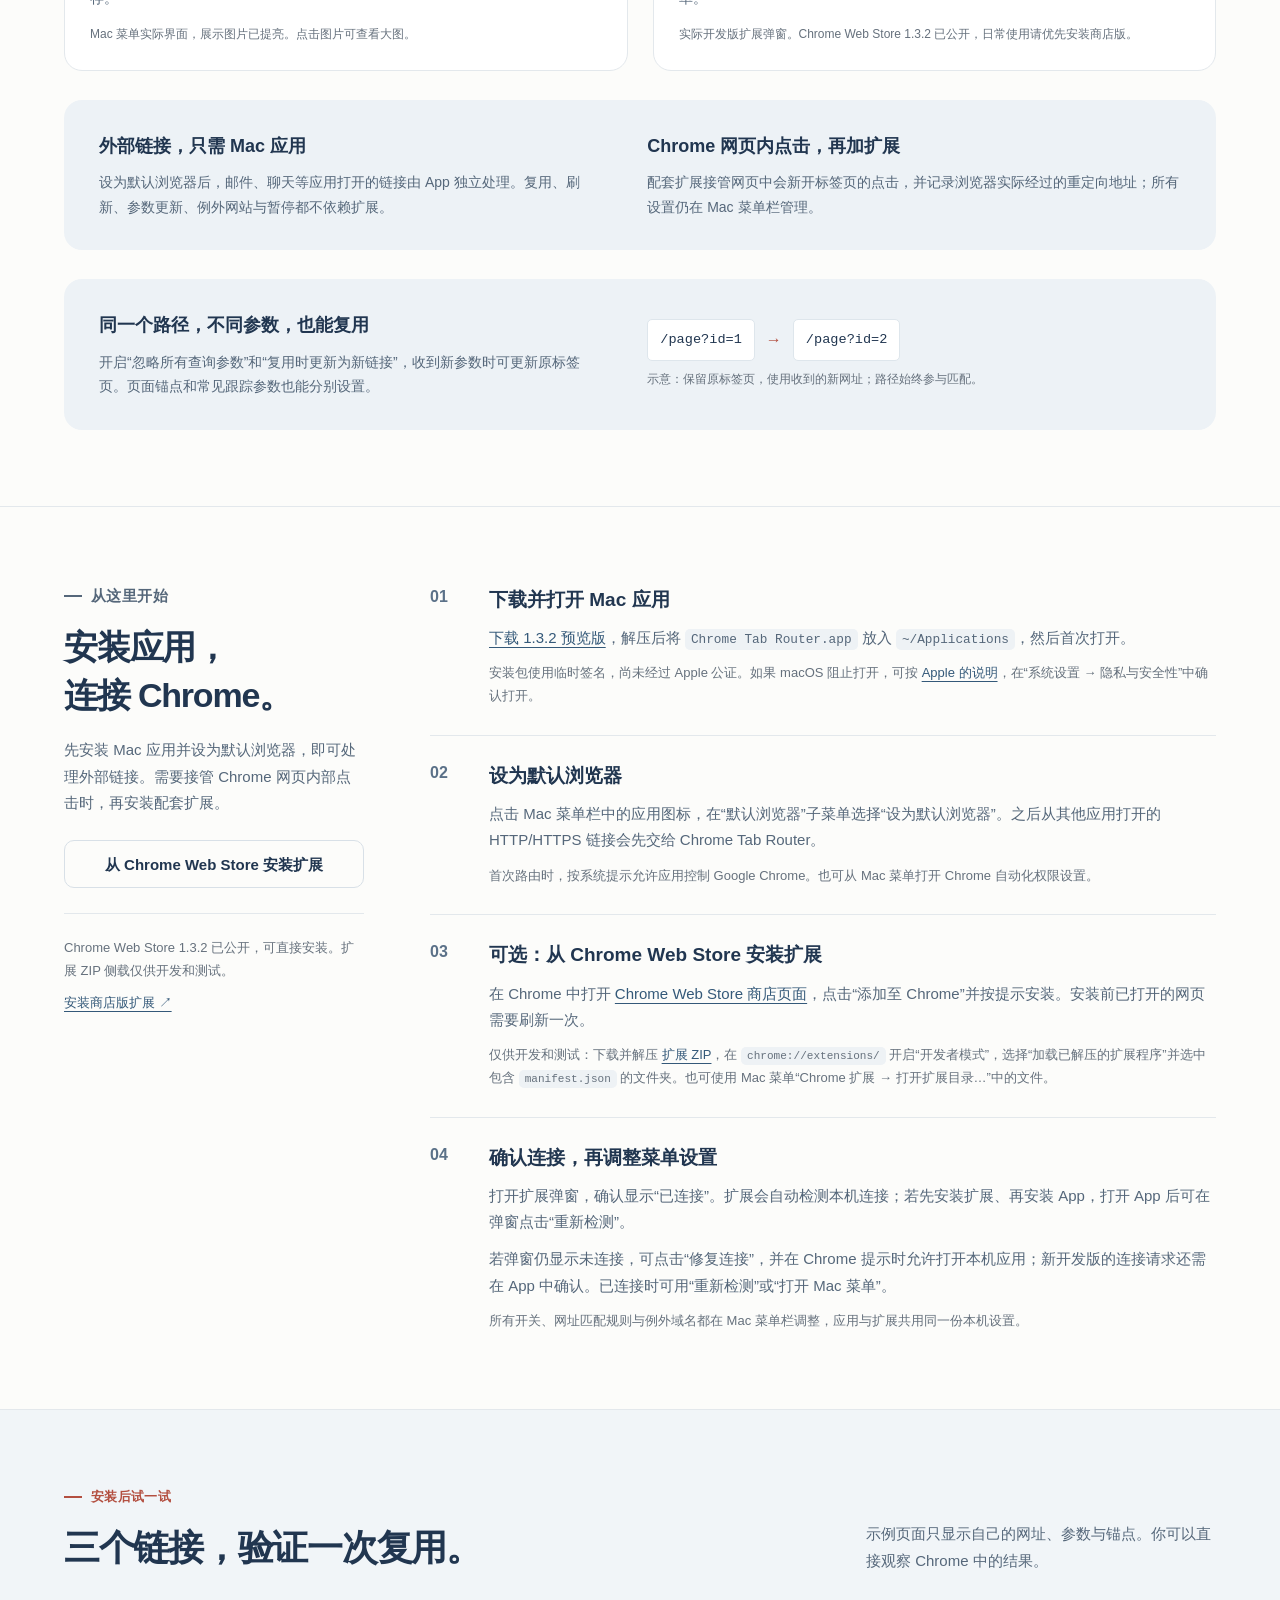
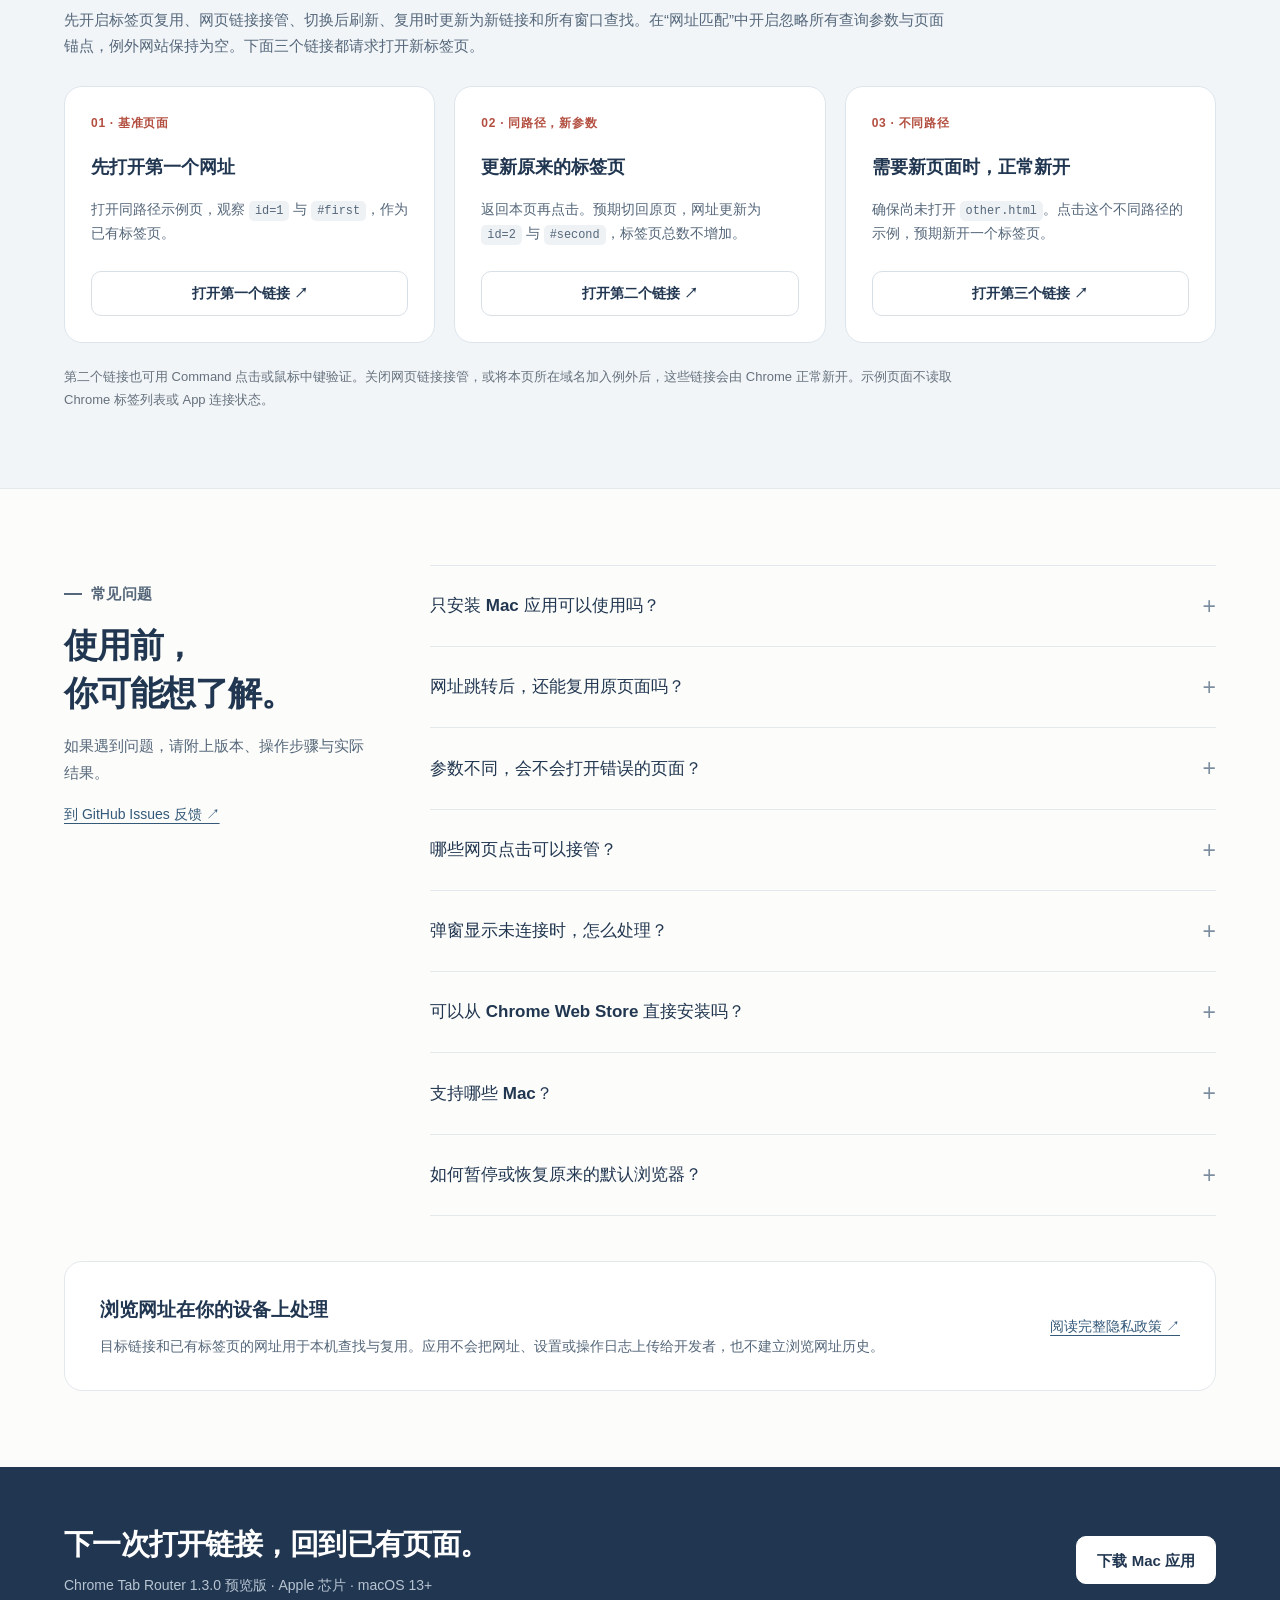
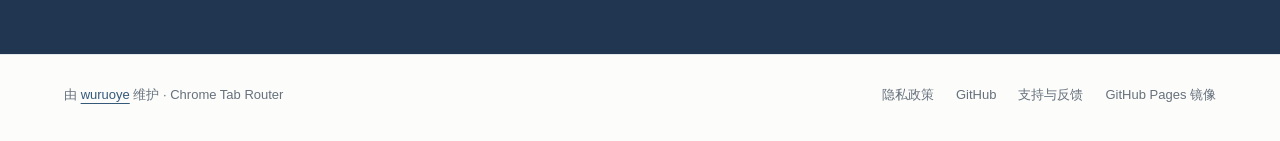
==== commit 0c42261d: "将扩展安装说明同步为商店版优先 Chrome Web Store 1.3.2 已公开，README 和官网安装入口改为商店版优先，ZIP 侧载限定为开发测试。保留 2026-10-13 历史回执并补充" ====
--- a/docs/index.html
+++ b/docs/index.html
@@ -49,7 +49,7 @@
         <p class="compatibility">Apple 芯片 · macOS 13 或更新版本 · Google Chrome</p>
         <p class="preview-note">预览安装包使用临时签名，尚未经过 Apple 公证。首次打开可能需要在系统设置中确认。</p>
         <div class="hero-links">
-          <a href="https://github.com/wuruoye/chrome-tab-router/releases/download/v1.3.2/chrome-tab-router-extension-1.3.2.zip">下载配套 Chrome 扩展</a>
+          <a href="https://chromewebstore.google.com/detail/chrome-tab-router/iineonbhdnmadlkkmdcofakekmjpnkmn">从 Chrome Web Store 安装扩展</a>
           <a href="https://github.com/wuruoye/chrome-tab-router">查看源代码 ↗</a>
         </div>
       </div>
@@ -105,7 +105,7 @@
             <div class="feature-copy">
               <h3>Chrome 扩展共用同一份设置</h3>
               <p>网页链接接管读取 Mac 应用中的配置。弹窗可检测本机连接，并快速打开 Mac 菜单。</p>
-              <p class="caption-note">实际开发版扩展弹窗。Chrome Web Store 版本已提交审核，尚未上架。</p>
+              <p class="caption-note">实际开发版扩展弹窗。Chrome Web Store 1.3.2 已公开，日常使用请优先安装商店版。</p>
             </div>
           </article>
         </div>
@@ -144,10 +144,10 @@
           <p class="eyebrow">从这里开始</p>
           <h2 id="install-title">安装应用，<br>连接 Chrome。</h2>
           <p>先安装 Mac 应用并设为默认浏览器，即可处理外部链接。需要接管 Chrome 网页内部点击时，再安装配套扩展。</p>
-          <a class="button secondary" href="https://github.com/wuruoye/chrome-tab-router/releases/download/v1.3.2/chrome-tab-router-extension-1.3.2.zip">下载 Chrome 扩展 ZIP</a>
+          <a class="button secondary" href="https://chromewebstore.google.com/detail/chrome-tab-router/iineonbhdnmadlkkmdcofakekmjpnkmn">从 Chrome Web Store 安装扩展</a>
           <div class="store-note">
-            <p>Chrome Web Store 1.3.2 已提交审核，审核通过后手动发布。当前可按右侧步骤加载开发版扩展。</p>
-            <a href="https://chromewebstore.google.com/detail/chrome-tab-router/iineonbhdnmadlkkmdcofakekmjpnkmn">商店地址 · 上架后可安装 ↗</a>
+            <p>Chrome Web Store 1.3.2 已公开，可直接安装。扩展 ZIP 侧载仅供开发和测试。</p>
+            <a href="https://chromewebstore.google.com/detail/chrome-tab-router/iineonbhdnmadlkkmdcofakekmjpnkmn">安装商店版扩展 ↗</a>
           </div>
         </div>
         <ol class="steps">
@@ -162,9 +162,9 @@
             <p class="fine">首次路由时，按系统提示允许应用控制 Google Chrome。也可从 Mac 菜单打开 Chrome 自动化权限设置。</p>
           </li>
           <li>
-            <h3>可选：在 Chrome 加载配套扩展</h3>
-            <p>下载并解压扩展 ZIP。在 Chrome 地址栏打开 <code>chrome://extensions/</code>，开启“开发者模式”，选择“加载已解压的扩展程序”，然后选择包含 <code>manifest.json</code> 的文件夹。</p>
-            <p class="fine">也可通过 Mac 菜单“Chrome 扩展 → 打开扩展目录…”使用应用自带的目录。安装前已打开的网页需要刷新一次。</p>
+            <h3>可选：从 Chrome Web Store 安装扩展</h3>
+            <p>在 Chrome 中打开 <a href="https://chromewebstore.google.com/detail/chrome-tab-router/iineonbhdnmadlkkmdcofakekmjpnkmn">Chrome Web Store 商店页面</a>，点击“添加至 Chrome”并按提示安装。安装前已打开的网页需要刷新一次。</p>
+            <p class="fine">仅供开发和测试：下载并解压 <a href="https://github.com/wuruoye/chrome-tab-router/releases/download/v1.3.2/chrome-tab-router-extension-1.3.2.zip">扩展 ZIP</a>，在 <code>chrome://extensions/</code> 开启“开发者模式”，选择“加载已解压的扩展程序”并选中包含 <code>manifest.json</code> 的文件夹。也可使用 Mac 菜单“Chrome 扩展 → 打开扩展目录…”中的文件。</p>
           </li>
           <li>
             <h3>确认连接，再调整菜单设置</h3>
@@ -242,7 +242,7 @@
             </details>
             <details>
               <summary>可以从 Chrome Web Store 直接安装吗？</summary>
-              <p>1.3.0 正在等待 Chrome Web Store 审核，尚未公开上架。当前请下载扩展 ZIP，按上方步骤加载已解压的扩展。上架后，正式商店版本会使用固定扩展 ID，Mac 应用会自动配置该 ID 的本机连接。</p>
+              <p>可以，Chrome Web Store 1.3.2 已公开，可从<a href="https://chromewebstore.google.com/detail/chrome-tab-router/iineonbhdnmadlkkmdcofakekmjpnkmn">商店页面</a>直接安装。请先安装并打开 Mac 应用，应用会自动配置正式扩展 ID 的本机连接。扩展 ZIP 侧载仅供开发和测试。</p>
             </details>
             <details>
               <summary>支持哪些 Mac？</summary>
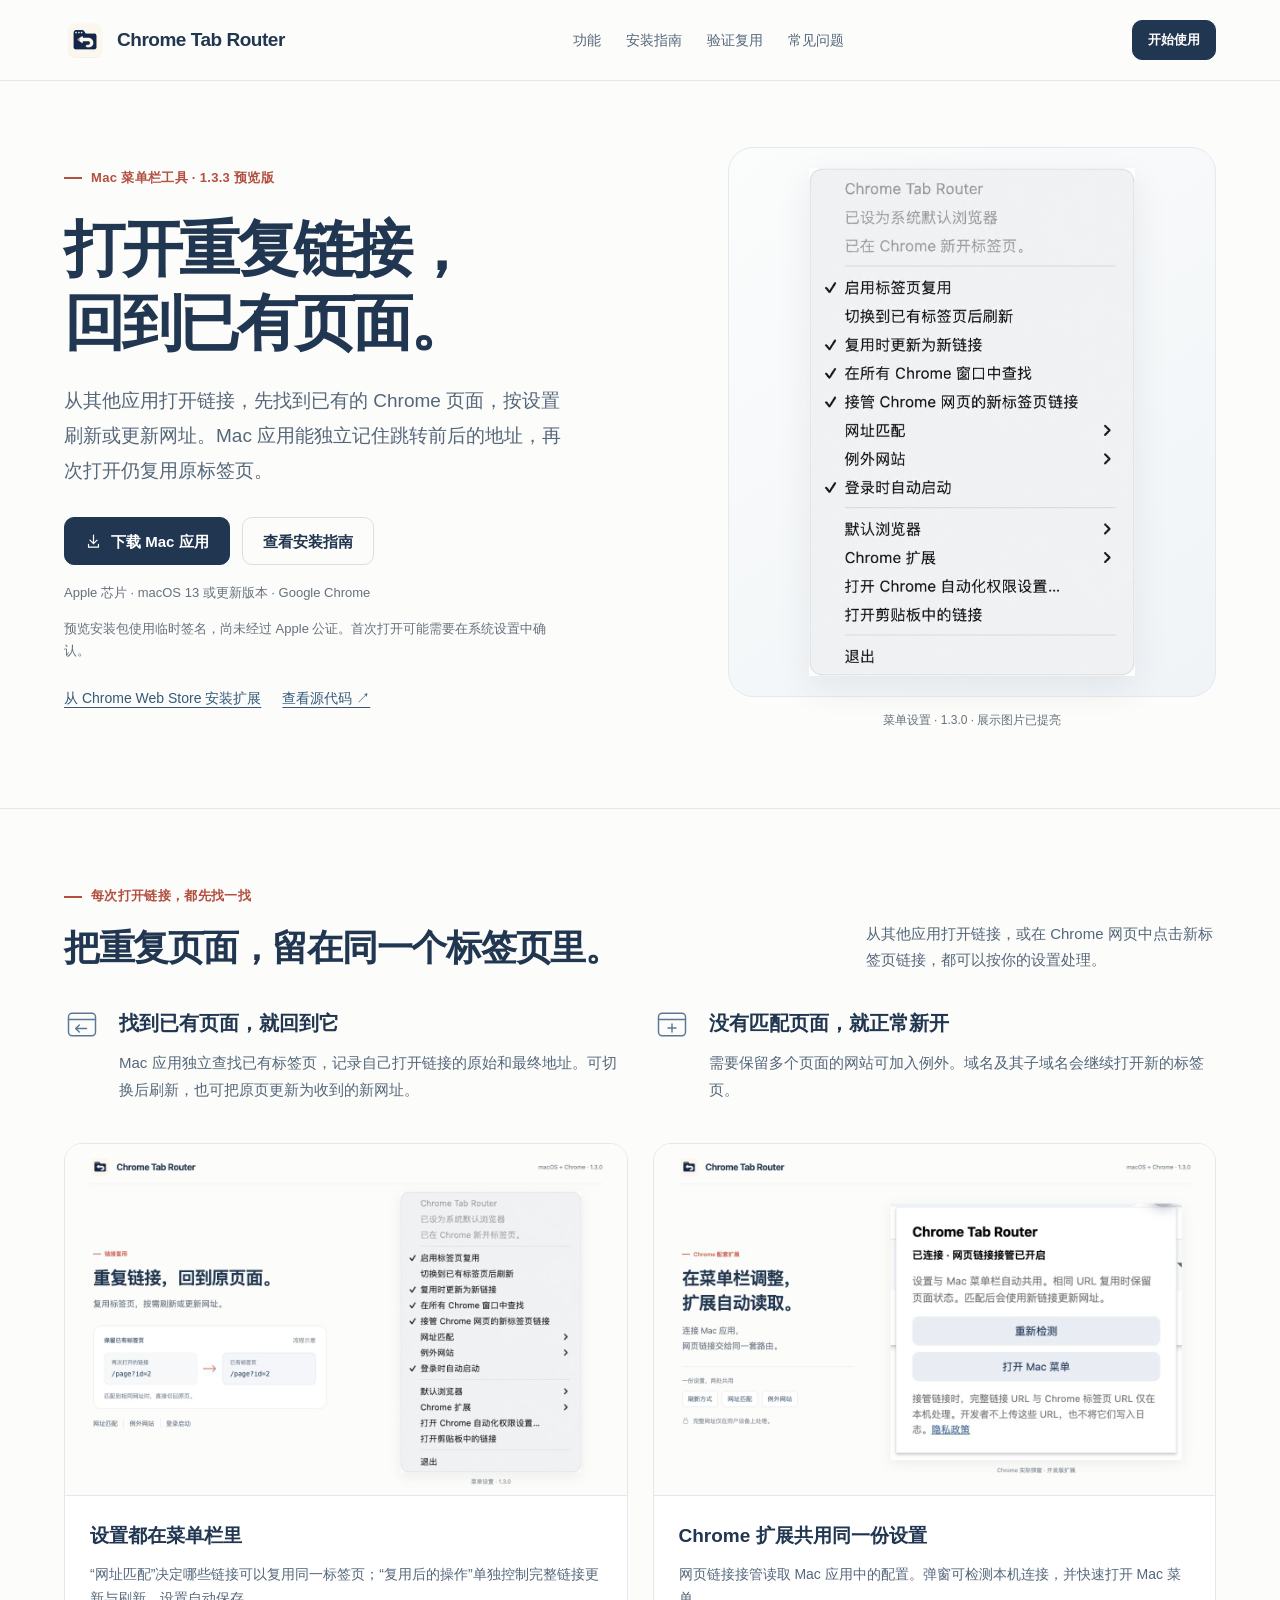
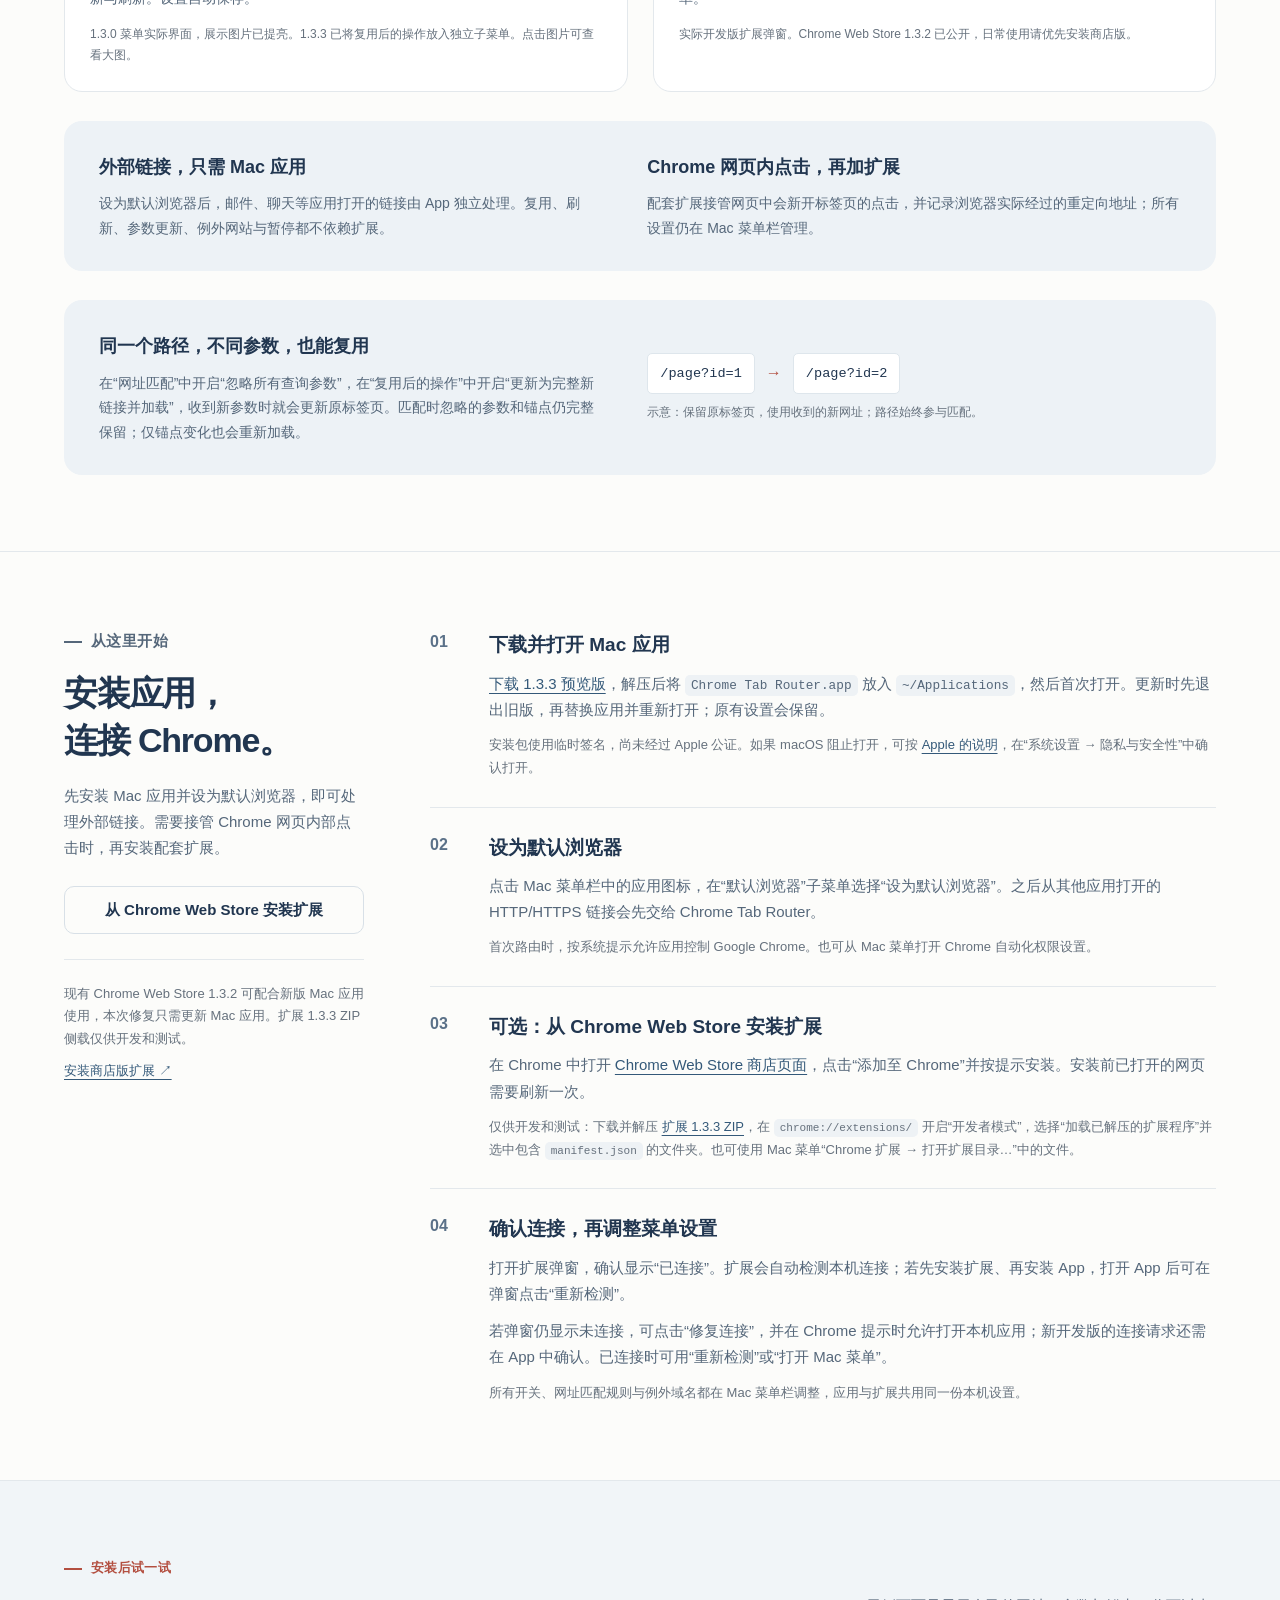
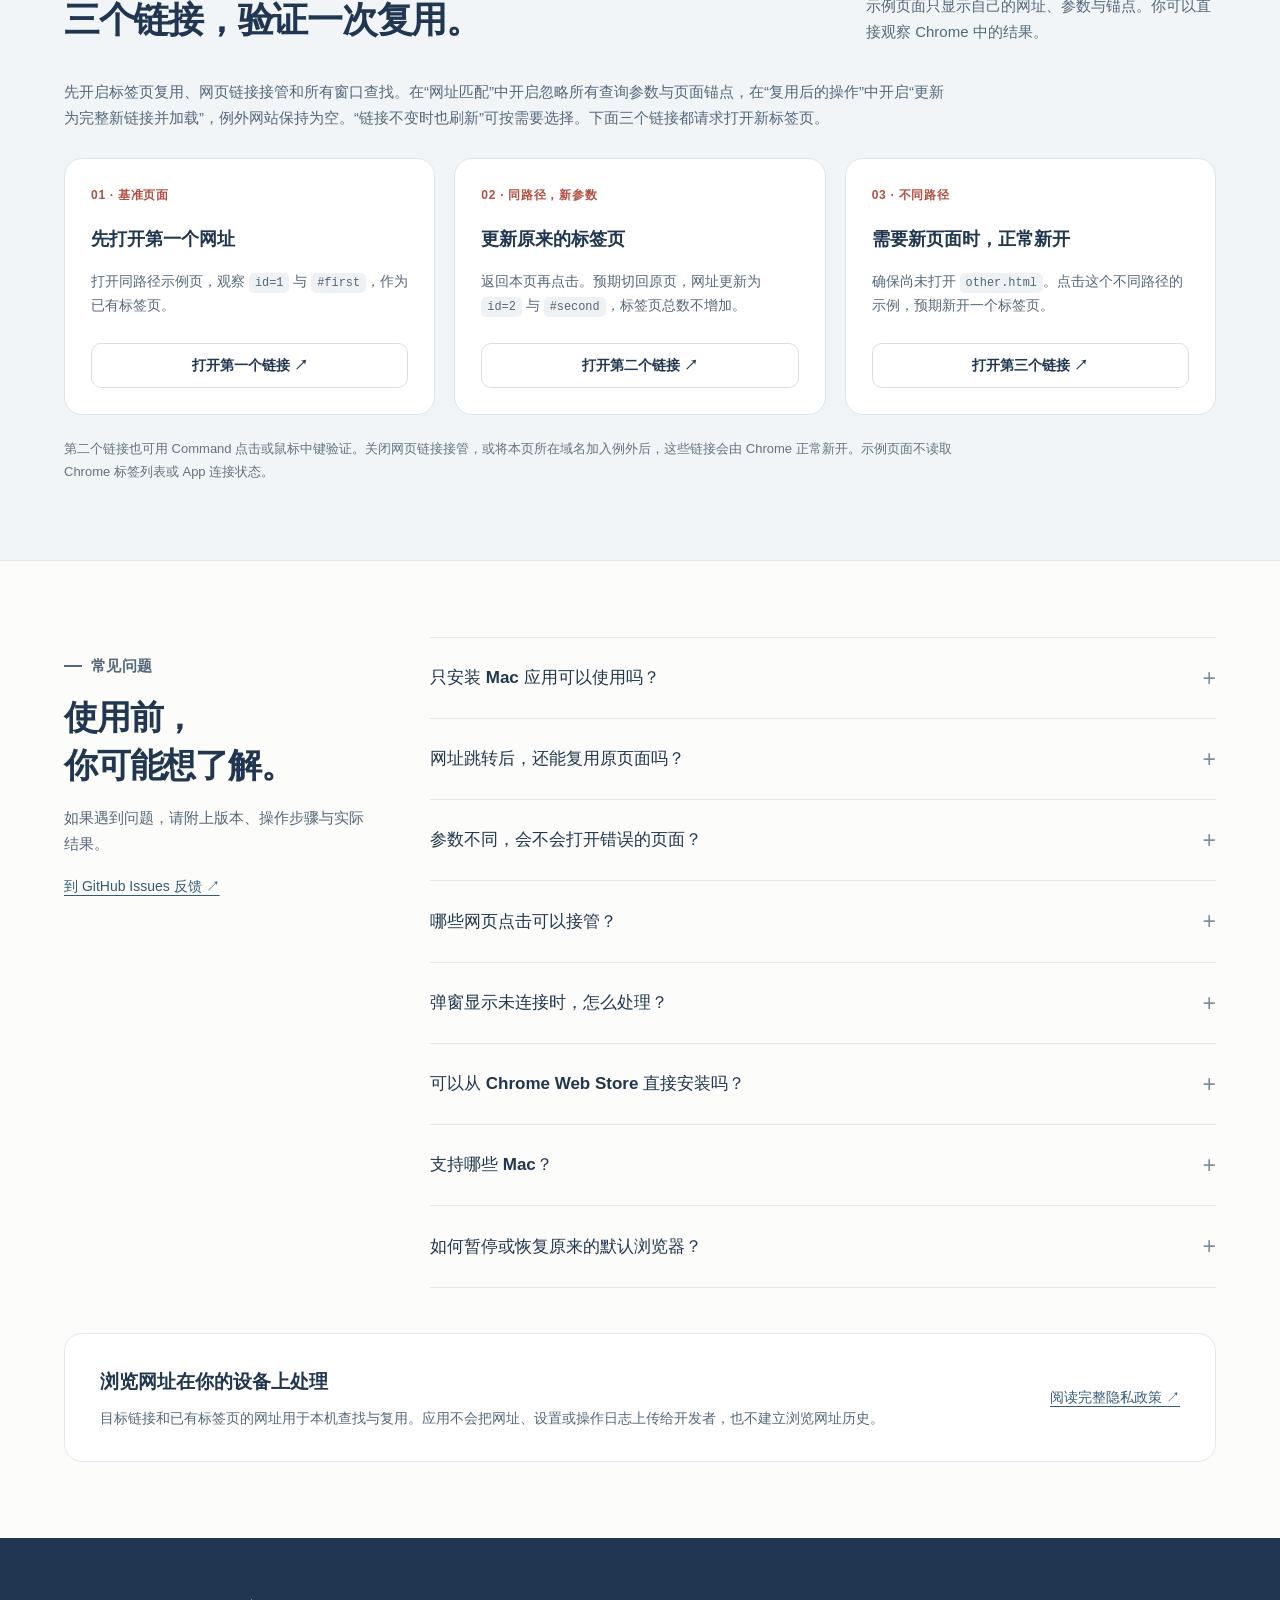
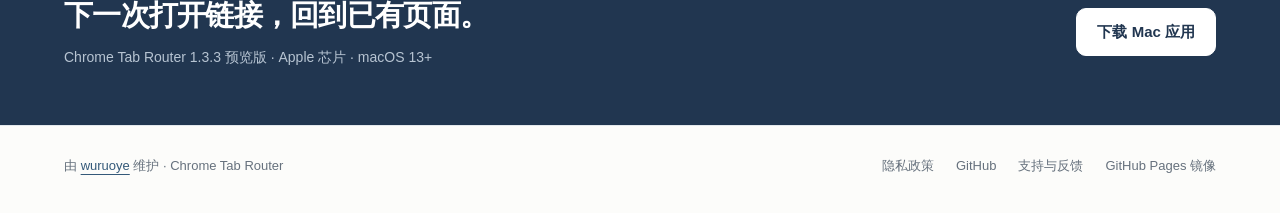
==== commit caed6f0d: "发布 1.3.3 并更新官网安装入口 将 Mac 应用与开发测试扩展升级为 1.3.3，Mac 构建号递增至 8。README 和官网同步新版下载地址、独立复用操作说明、升级步骤与现有商店扩展兼容说明" ====
--- a/docs/index.html
+++ b/docs/index.html
@@ -36,11 +36,11 @@
   <main id="main">
     <section class="container hero" aria-labelledby="hero-title">
       <div class="hero-copy">
-        <p class="eyebrow">Mac 菜单栏工具 · 1.3.2 预览版</p>
+        <p class="eyebrow">Mac 菜单栏工具 · 1.3.3 预览版</p>
         <h1 id="hero-title">打开重复链接，<br>回到已有页面。</h1>
         <p class="hero-description">从其他应用打开链接，先找到已有的 Chrome 页面，按设置刷新或更新网址。Mac 应用能独立记住跳转前后的地址，再次打开仍复用原标签页。</p>
         <div class="hero-actions">
-          <a class="button" href="https://github.com/wuruoye/chrome-tab-router/releases/download/v1.3.2/chrome-tab-router-mac-1.3.2-arm64.zip">
+          <a class="button" href="https://github.com/wuruoye/chrome-tab-router/releases/download/v1.3.3/chrome-tab-router-mac-1.3.3-arm64.zip">
             <svg viewBox="0 0 24 24" fill="none" stroke="currentColor" stroke-width="1.7" aria-hidden="true"><path d="M12 3v12m-5-5 5 5 5-5M5 16v4h14v-4" stroke-linecap="round" stroke-linejoin="round"/></svg>
             下载 Mac 应用
           </a>
@@ -94,8 +94,8 @@
             </a>
             <div class="feature-copy">
               <h3>设置都在菜单栏里</h3>
-              <p>刷新、网址匹配、例外网站、登录启动和默认浏览器，随时可以调整。设置自动保存。</p>
-              <p class="caption-note">Mac 菜单实际界面，展示图片已提亮。点击图片可查看大图。</p>
+              <p>“网址匹配”决定哪些链接可以复用同一标签页；“复用后的操作”单独控制完整链接更新与刷新。设置自动保存。</p>
+              <p class="caption-note">1.3.0 菜单实际界面，展示图片已提亮。1.3.3 已将复用后的操作放入独立子菜单。点击图片可查看大图。</p>
             </div>
           </article>
           <article class="feature-panel">
@@ -124,7 +124,7 @@
         <div class="parameter-example">
           <div>
             <h3>同一个路径，不同参数，也能复用</h3>
-            <p>开启“忽略所有查询参数”和“复用时更新为新链接”，收到新参数时可更新原标签页。页面锚点和常见跟踪参数也能分别设置。</p>
+            <p>在“网址匹配”中开启“忽略所有查询参数”，在“复用后的操作”中开启“更新为完整新链接并加载”，收到新参数时就会更新原标签页。匹配时忽略的参数和锚点仍完整保留；仅锚点变化也会重新加载。</p>
           </div>
           <div>
             <div class="example-code" aria-label="同路径网址更新示意">
@@ -146,14 +146,14 @@
           <p>先安装 Mac 应用并设为默认浏览器，即可处理外部链接。需要接管 Chrome 网页内部点击时，再安装配套扩展。</p>
           <a class="button secondary" href="https://chromewebstore.google.com/detail/chrome-tab-router/iineonbhdnmadlkkmdcofakekmjpnkmn">从 Chrome Web Store 安装扩展</a>
           <div class="store-note">
-            <p>Chrome Web Store 1.3.2 已公开，可直接安装。扩展 ZIP 侧载仅供开发和测试。</p>
+            <p>现有 Chrome Web Store 1.3.2 可配合新版 Mac 应用使用，本次修复只需更新 Mac 应用。扩展 1.3.3 ZIP 侧载仅供开发和测试。</p>
             <a href="https://chromewebstore.google.com/detail/chrome-tab-router/iineonbhdnmadlkkmdcofakekmjpnkmn">安装商店版扩展 ↗</a>
           </div>
         </div>
         <ol class="steps">
           <li>
             <h3>下载并打开 Mac 应用</h3>
-            <p><a href="https://github.com/wuruoye/chrome-tab-router/releases/download/v1.3.2/chrome-tab-router-mac-1.3.2-arm64.zip">下载 1.3.2 预览版</a>，解压后将 <code>Chrome Tab Router.app</code> 放入 <code>~/Applications</code>，然后首次打开。</p>
+            <p><a href="https://github.com/wuruoye/chrome-tab-router/releases/download/v1.3.3/chrome-tab-router-mac-1.3.3-arm64.zip">下载 1.3.3 预览版</a>，解压后将 <code>Chrome Tab Router.app</code> 放入 <code>~/Applications</code>，然后首次打开。更新时先退出旧版，再替换应用并重新打开；原有设置会保留。</p>
             <p class="fine">安装包使用临时签名，尚未经过 Apple 公证。如果 macOS 阻止打开，可按 <a href="https://support.apple.com/guide/mac-help/open-a-mac-app-from-an-unknown-developer-mh40616/mac">Apple 的说明</a>，在“系统设置 → 隐私与安全性”中确认打开。</p>
           </li>
           <li>
@@ -164,7 +164,7 @@
           <li>
             <h3>可选：从 Chrome Web Store 安装扩展</h3>
             <p>在 Chrome 中打开 <a href="https://chromewebstore.google.com/detail/chrome-tab-router/iineonbhdnmadlkkmdcofakekmjpnkmn">Chrome Web Store 商店页面</a>，点击“添加至 Chrome”并按提示安装。安装前已打开的网页需要刷新一次。</p>
-            <p class="fine">仅供开发和测试：下载并解压 <a href="https://github.com/wuruoye/chrome-tab-router/releases/download/v1.3.2/chrome-tab-router-extension-1.3.2.zip">扩展 ZIP</a>，在 <code>chrome://extensions/</code> 开启“开发者模式”，选择“加载已解压的扩展程序”并选中包含 <code>manifest.json</code> 的文件夹。也可使用 Mac 菜单“Chrome 扩展 → 打开扩展目录…”中的文件。</p>
+            <p class="fine">仅供开发和测试：下载并解压 <a href="https://github.com/wuruoye/chrome-tab-router/releases/download/v1.3.3/chrome-tab-router-extension-1.3.3.zip">扩展 1.3.3 ZIP</a>，在 <code>chrome://extensions/</code> 开启“开发者模式”，选择“加载已解压的扩展程序”并选中包含 <code>manifest.json</code> 的文件夹。也可使用 Mac 菜单“Chrome 扩展 → 打开扩展目录…”中的文件。</p>
           </li>
           <li>
             <h3>确认连接，再调整菜单设置</h3>
@@ -185,7 +185,7 @@
           </div>
           <p>示例页面只显示自己的网址、参数与锚点。你可以直接观察 Chrome 中的结果。</p>
         </div>
-        <p class="verify-setup">先开启标签页复用、网页链接接管、切换后刷新、复用时更新为新链接和所有窗口查找。在“网址匹配”中开启忽略所有查询参数与页面锚点，例外网站保持为空。下面三个链接都请求打开新标签页。</p>
+        <p class="verify-setup">先开启标签页复用、网页链接接管和所有窗口查找。在“网址匹配”中开启忽略所有查询参数与页面锚点，在“复用后的操作”中开启“更新为完整新链接并加载”，例外网站保持为空。“链接不变时也刷新”可按需要选择。下面三个链接都请求打开新标签页。</p>
         <div class="verify-grid">
           <article class="verify-card">
             <p class="step-number">01 · 基准页面</p>
@@ -230,7 +230,7 @@
             </details>
             <details>
               <summary>参数不同，会不会打开错误的页面？</summary>
-              <p>默认按完整网址匹配。只有你开启相应选项后，才会忽略锚点、常见跟踪参数或全部查询参数；域名和路径仍参与比较。对参数决定内容、需要同时保留多个页面的网站，可以保留完整匹配或加入例外。是否用收到的新网址更新原页，也有单独的开关。</p>
+              <p>默认按完整网址匹配。只有你开启相应选项后，才会忽略锚点、常见跟踪参数或全部查询参数；域名和路径仍参与比较。对参数决定内容、需要同时保留多个页面的网站，可以保留完整匹配或加入例外。“复用后的操作”独立控制后续行为：开启完整新链接更新时，参数和锚点仍会完整载入；链接不变时是否刷新由另一个开关决定。</p>
             </details>
             <details>
               <summary>哪些网页点击可以接管？</summary>
@@ -246,7 +246,7 @@
             </details>
             <details>
               <summary>支持哪些 Mac？</summary>
-              <p>当前提供 Apple 芯片 Mac 的安装包，需要 macOS 13 或更新版本和 Google Chrome。1.3.0 为预览版，使用临时签名，尚未经过 Apple 公证。Intel Mac、Windows 与其他浏览器暂无发布安装包。</p>
+              <p>当前提供 Apple 芯片 Mac 的安装包，需要 macOS 13 或更新版本和 Google Chrome。1.3.3 为预览版，使用临时签名，尚未经过 Apple 公证。Intel Mac、Windows 与其他浏览器暂无发布安装包。</p>
             </details>
             <details>
               <summary>如何暂停或恢复原来的默认浏览器？</summary>
@@ -268,9 +268,9 @@
       <div class="container download-inner">
         <div>
           <h2 id="download-title">下一次打开链接，回到已有页面。</h2>
-          <p>Chrome Tab Router 1.3.0 预览版 · Apple 芯片 · macOS 13+</p>
-        </div>
-        <a class="button" href="https://github.com/wuruoye/chrome-tab-router/releases/download/v1.3.2/chrome-tab-router-mac-1.3.2-arm64.zip">下载 Mac 应用</a>
+          <p>Chrome Tab Router 1.3.3 预览版 · Apple 芯片 · macOS 13+</p>
+        </div>
+        <a class="button" href="https://github.com/wuruoye/chrome-tab-router/releases/download/v1.3.3/chrome-tab-router-mac-1.3.3-arm64.zip">下载 Mac 应用</a>
       </div>
     </section>
   </main>
